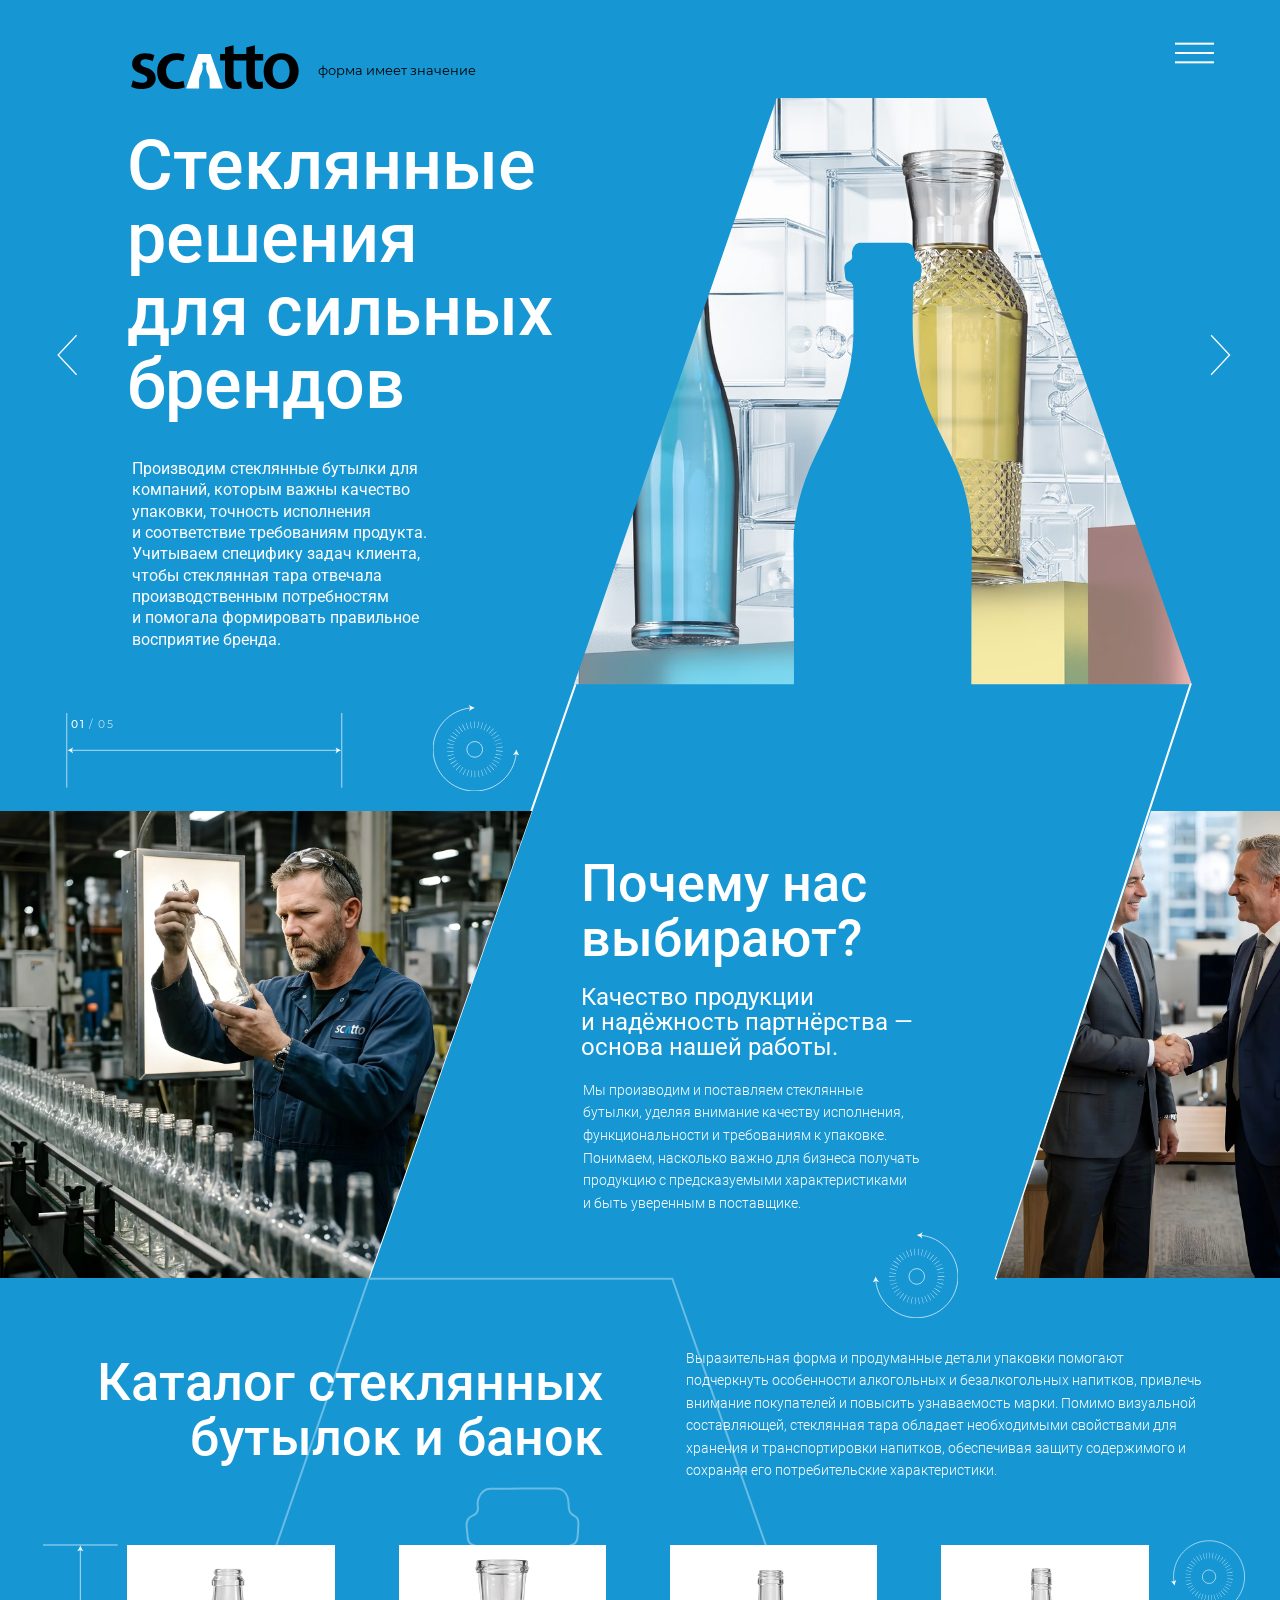
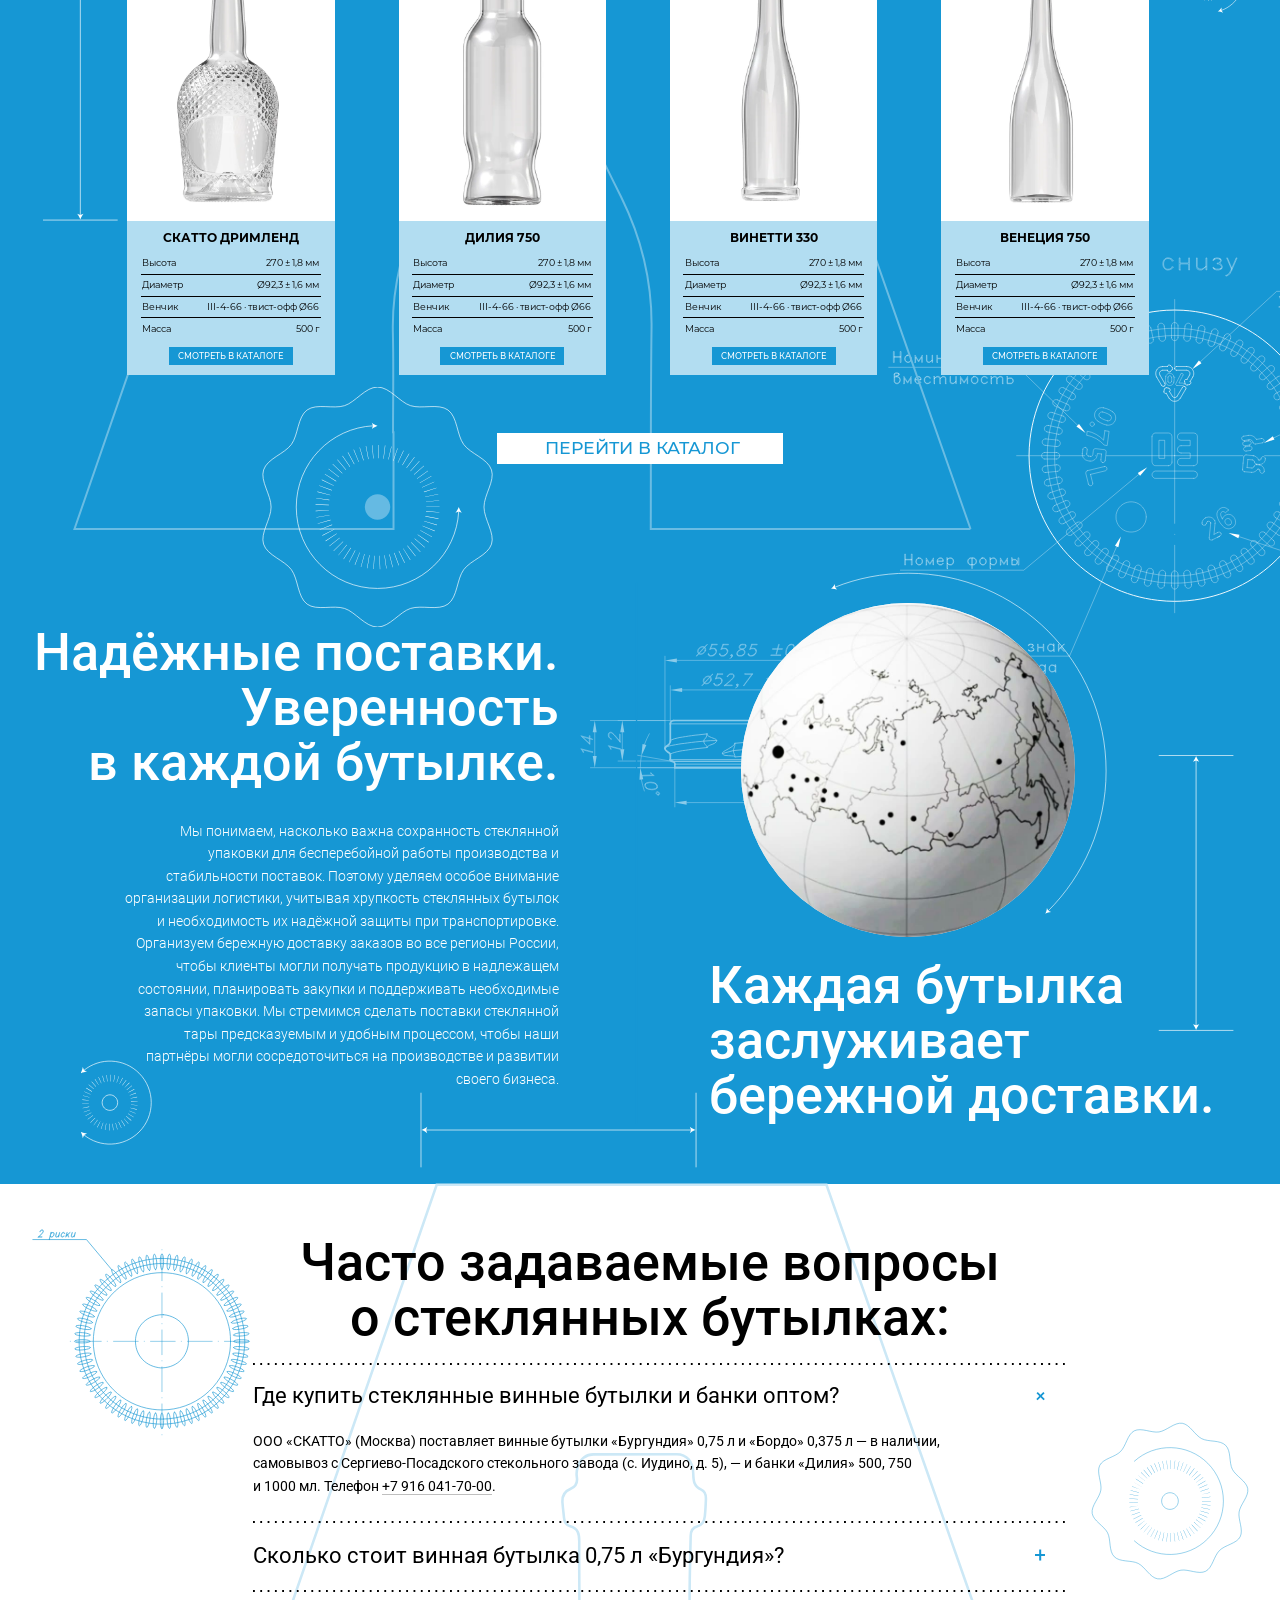
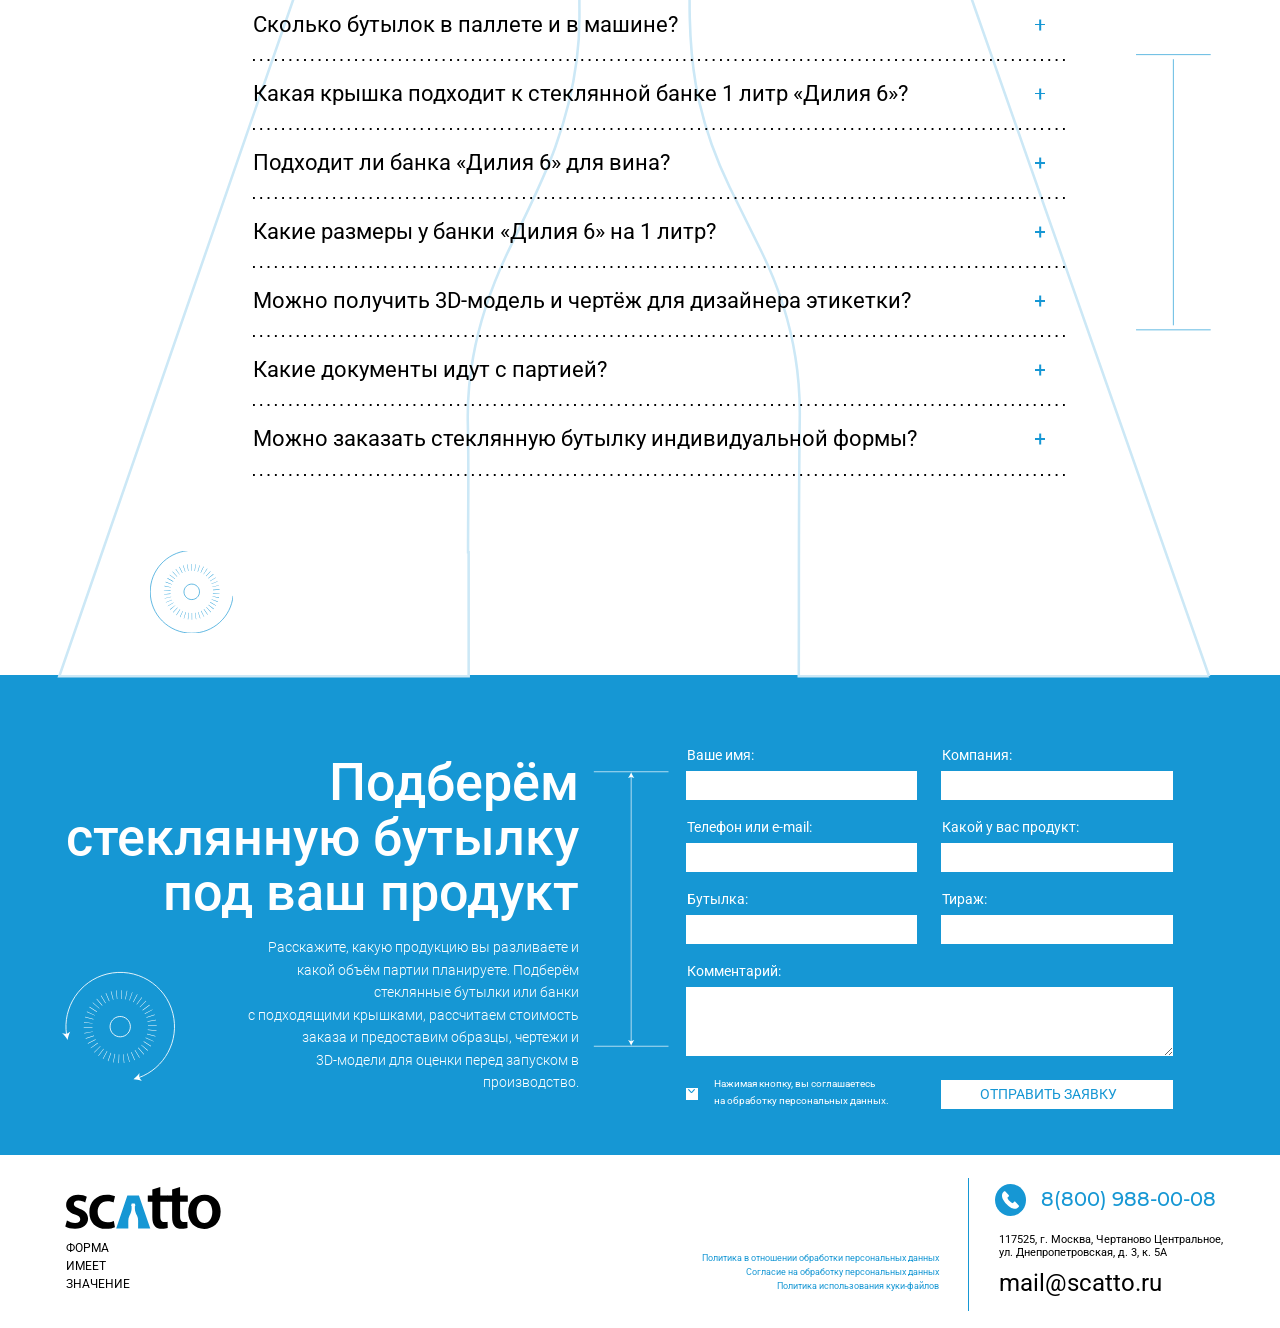
==== index.html @ 903e7312 "Кнопки у бутылок ведут в каталог, шапка фиксирована на десктопе, правки для Safari (бургер, вращающи" ====
<!doctype html>
<html lang="ru">
<head>
<meta charset="utf-8">
<meta name="viewport" content="width=device-width, initial-scale=1, viewport-fit=cover">
<title>SCATTO — стеклянные бутылки для сильных брендов</title>
<meta name="description" content="Производим и поставляем стеклянные бутылки и банки для алкогольных и безалкогольных напитков. Разрабатываем форму, даём 3D-модели и чертежи, бережно доставляем во все регионы России.">
<meta name="theme-color" content="#1697d4">
<meta property="og:type" content="website">
<meta property="og:locale" content="ru_RU">
<meta property="og:site_name" content="SCATTO">
<meta property="og:title" content="SCATTO — стеклянные решения для сильных брендов">
<meta property="og:description" content="Форма имеет значение. Подберём стеклянную бутылку под ваш продукт.">
<meta property="og:image" content="assets/video/slide-1.jpg">
<link rel="icon" href="assets/img/favicon.svg" type="image/svg+xml">
<script>document.documentElement.classList.add("js");try{history.scrollRestoration="manual"}catch(e){}</script>
<link rel="stylesheet" href="styles.css?v=3">
<script type="application/ld+json">{"@context": "https://schema.org", "@type": "FAQPage", "mainEntity": [{"@type": "Question", "name": "Где купить стеклянные винные бутылки и банки оптом?", "acceptedAnswer": {"@type": "Answer", "text": "ООО «СКАТТО» (Москва) поставляет винные бутылки «Бургундия» 0,75 л и «Бордо» 0,375 л — в наличии, самовывоз с Сергиево-Посадского стекольного завода (с. Иудино, д. 5), — и банки «Дилия» 500, 750 и 1000 мл. Телефон +7 916 041-70-00."}}, {"@type": "Question", "name": "Сколько стоит винная бутылка 0,75 л «Бургундия»?", "acceptedAnswer": {"@type": "Answer", "text": "Цена зависит от объёма партии, укупорки и условий доставки и рассчитывается для каждого клиента. Оставьте заявку — менеджер пришлёт предложение в течение рабочего дня."}}, {"@type": "Question", "name": "Сколько бутылок в паллете и в машине?", "acceptedAnswer": {"@type": "Answer", "text": "«Бургундия» 0,75 л под пробку — 1183 шт. в паллете, 26 паллет = 30 758 шт. в машине. «Бургундия» под винт 30×60 — 1014 шт., 26 364 шт. в машине. «Бордо» 0,375 л — 2968 шт., 77 168 шт. в машине. Паллеты с межрядными прокладками в термоусадочной плёнке."}}, {"@type": "Question", "name": "Какая крышка подходит к стеклянной банке 1 литр «Дилия 6»?", "acceptedAnswer": {"@type": "Answer", "text": "Банка «Дилия 6» 1000 мл (артикул B394) имеет венчик III-4-66 под крышку твист-офф диаметром 66 мм. Банка «Дилия 6» 750 мл — венчик III-3-58 под крышку твист-офф 58 мм."}}, {"@type": "Question", "name": "Подходит ли банка «Дилия 6» для вина?", "acceptedAnswer": {"@type": "Answer", "text": "Да. Винзавод «Долина» (Краснодарский край) разливает в литровую «Дилию 6» полусладкое красное и белое вино «Винная долина» под серебристую крышку твист-офф Ø66."}}, {"@type": "Question", "name": "Какие размеры у банки «Дилия 6» на 1 литр?", "acceptedAnswer": {"@type": "Answer", "text": "Высота 270 ± 1,8 мм, наибольший диаметр 92,3 ± 1,6 мм, номинальная вместимость 1000 ± 20 мл, полная — 1102 мл, уровень налива 52 мм от торца, масса 500 г, 504 грани рифления."}}, {"@type": "Question", "name": "Можно получить 3D-модель и чертёж для дизайнера этикетки?", "acceptedAnswer": {"@type": "Answer", "text": "Да. По банкам «Дилия» есть 3D-модель (GLB, STL), чертёж с допусками и рендеры 1600 × 2000. Для винных бутылок 3D-модели готовятся. Оставьте заявку — пришлём файлы."}}, {"@type": "Question", "name": "Какие документы идут с партией?", "acceptedAnswer": {"@type": "Answer", "text": "Декларация соответствия и паспорт качества предоставляются с каждой партией."}}, {"@type": "Question", "name": "Можно заказать стеклянную бутылку индивидуальной формы?", "acceptedAnswer": {"@type": "Answer", "text": "Да. СКАТТО ведёт проект от брифа и эскизов до чертежа, 3D-модели, рендеров и согласования с заводом-изготовителем, затем организует поставку партии."}}]}</script>
</head>
<body>
<div class="page">
<!--decor-->
<img class="decor decor--1" src="assets/img/decor-1.svg" width="1920" height="901" alt="" aria-hidden="true" data-top="1021.7">
<img class="decor decor--3" src="assets/img/decor-3.svg" width="1920" height="1392" alt="" aria-hidden="true" data-top="1914.1">
<img class="decor decor--4" src="assets/img/decor-4.svg" width="1920" height="965" alt="" aria-hidden="true" data-top="3190.6">
<img class="decor decor--5" src="assets/img/decor-5.svg" width="1920" height="1645" alt="" aria-hidden="true" data-top="4173.3">
<img class="decor decor--6" src="assets/img/decor-6.svg" width="1920" height="421" alt="" aria-hidden="true" data-top="5952.9">
<!--/decor-->
<img class="gauge gauge--1" src="assets/img/gauge-1.svg" width="128" height="128" alt="" aria-hidden="true">
<img class="gauge gauge--2" src="assets/img/gauge-2.svg" width="128" height="129" alt="" aria-hidden="true">
<img class="gauge gauge--3" src="assets/img/gauge-3.svg" width="116" height="113" alt="" aria-hidden="true">
<img class="gauge gauge--4" src="assets/img/gauge-4.svg" width="352" height="359" alt="" aria-hidden="true">
<img class="gauge gauge--5" src="assets/img/gauge-5.svg" width="111" height="136" alt="" aria-hidden="true">
<img class="gauge gauge--6" src="assets/img/gauge-6.svg" width="237" height="237" alt="" aria-hidden="true">
<img class="gauge gauge--7" src="assets/img/gauge-7.svg" width="124" height="123" alt="" aria-hidden="true">
<img class="gauge gauge--8" src="assets/img/gauge-8.svg" width="177" height="171" alt="" aria-hidden="true">

<header class="hdr" id="top">
  <a class="logo" href="#top" aria-label="SCATTO, на главную"><img src="assets/img/logo-hero.svg" width="251" height="66" alt="SCATTO"></a>
  <p class="hdr__tag">форма имеет значение</p>
  <button class="burger" type="button" aria-controls="menu" aria-expanded="false" aria-label="Открыть меню"><span></span><span></span><span></span></button>
</header>

<nav class="menu" id="menu" aria-label="Главное меню" hidden>
  <ul class="menu__list">
    <li><a href="#about">О нас</a></li>
    <li><a href="catalog.html">Каталог</a></li>
    <li><a href="#delivery">Доставка</a></li>
    <li><a href="#faq">Вопросы</a></li>
    <li><a href="#lead">Подобрать бутылку</a></li>
  </ul>
  <a class="menu__phone" href="tel:88009880008">8(800)&nbsp;988-00-08</a>
  <a class="menu__mail" href="mailto:mail@scatto.ru">mail@scatto.ru</a>
</nav>

<main>

<section class="hero" aria-roledescription="карусель" aria-label="Что мы делаем">

  <svg class="svg-defs" width="0" height="0" aria-hidden="true" focusable="false"><defs>
<clipPath id="a-clip" clipPathUnits="objectBoundingBox"><path d="M 1 1 L 0.6672 0 L 0.32825 0 L 0 1 L 0.19301 1 L 0.35604 1 C 0.35602 0.96212 0.35602 0.92423 0.35602 0.88634 L 0.3555 0.88634 C 0.3555 0.84724 0.35624 0.8081 0.35532 0.76901 C 0.35406 0.71459 0.36688 0.66382 0.38849 0.61504 C 0.40311 0.58206 0.41952 0.54992 0.43127 0.51556 C 0.44444 0.47704 0.45235 0.4375 0.45239 0.39642 C 0.4524 0.37325 0.45205 0.35009 0.45221 0.32694 C 0.45226 0.32025 0.45147 0.315 0.44434 0.31297 C 0.44088 0.312 0.43933 0.30889 0.43897 0.30517 C 0.43854 0.30064 0.43798 0.29612 0.43762 0.29159 C 0.43718 0.28575 0.43889 0.28111 0.44443 0.27875 C 0.44908 0.27677 0.45093 0.2733 0.45012 0.26794 C 0.44962 0.26459 0.44994 0.26117 0.45113 0.25786 C 0.45352 0.2513 0.4571 0.24699 0.46456 0.24702 C 0.4887 0.24711 0.51284 0.24667 0.53697 0.24685 C 0.54576 0.24691 0.5511 0.25335 0.55135 0.26457 C 0.55149 0.27106 0.5518 0.27625 0.5583 0.27927 C 0.56139 0.28071 0.5625 0.28441 0.56237 0.28803 C 0.56218 0.29332 0.56198 0.29865 0.56141 0.30391 C 0.56093 0.30826 0.55919 0.312 0.55465 0.31319 C 0.5504 0.31429 0.54923 0.31727 0.54914 0.32162 C 0.54817 0.36716 0.54611 0.41275 0.55359 0.45798 C 0.559 0.49072 0.56916 0.52187 0.58295 0.55171 C 0.59194 0.57115 0.60112 0.5905 0.61021 0.6099 C 0.63294 0.65835 0.64472 0.70923 0.64399 0.76363 C 0.64297 0.83881 0.64336 0.91401 0.64316 0.98919 C 0.64315 0.99279 0.64315 0.9964 0.64315 1 L 0.69903 1 L 1 1"/></clipPath>
  </defs></svg>
  <div class="hero__win" aria-hidden="true">
  <div class="hero__media">
      <video class="hero__video is-on" data-s="1" muted playsinline preload="auto" poster="assets/video/slide-1.jpg"></video>
      <video class="hero__video" muted playsinline preload="none"></video>
    </div>
    <div class="hero__cover"></div>
  </div>

  <div class="hero__slides">
    <article class="slide is-on" data-video="assets/video/slide-1.mp4" data-video-m="assets/video/slide-1-m.mp4" data-poster="assets/video/slide-1.jpg" aria-roledescription="слайд" aria-label="1 из 5">
      <h1 class="slide__title"><span class="ln"><span>Стеклянные</span></span> <span class="ln"><span>решения</span></span> <span class="ln"><span>для сильных</span></span> <span class="ln"><span>брендов</span></span></h1>
      <p class="slide__text">Производим стеклянные бутылки для <br class="d">компаний, которым важны качество <br class="d">упаковки, точность исполнения <br class="d">и&nbsp;соответствие требованиям продукта. <br class="d">Учитываем специфику задач клиента, <br class="d">чтобы стеклянная тара отвечала <br class="d">производственным потребностям <br class="d">и&nbsp;помогала формировать правильное <br class="d">восприятие бренда.</p>
    </article>
    <article class="slide slide--r" data-video="assets/video/slide-2.mp4" data-video-m="assets/video/slide-2-m.mp4" data-poster="assets/video/slide-2.jpg" aria-roledescription="слайд" aria-label="2 из 5" aria-hidden="true">
      <p class="slide__title"><span class="ln"><span>Знаем стекло.</span></span> <span class="ln"><span>Понимаем</span></span> <span class="ln"><span>ваш бизнес.</span></span></p>
      <p class="slide__text">Мы&nbsp;объединяем глубокое понимание <br class="d">свойств стекла и&nbsp;технологий производства <br class="d">с&nbsp;пониманием задач производителей <br class="d">и&nbsp;владельцев брендов. Помогаем подобрать <br class="d">упаковочное решение, которое отвечает <br class="d">требованиям продукта, поддерживает <br class="d">позиционирование бренда и&nbsp;соответствует <br class="d">ожиданиям рынка.</p>
    </article>
    <article class="slide" data-video="assets/video/slide-3.mp4" data-video-m="assets/video/slide-3-m.mp4" data-poster="assets/video/slide-3.jpg" aria-roledescription="слайд" aria-label="3 из 5" aria-hidden="true">
      <p class="slide__title"><span class="ln"><span>Бутылки,</span></span> <span class="ln"><span>в&nbsp;которых</span></span> <span class="ln"><span>качество&nbsp;—</span></span> <span class="ln"><span>стандарт.</span></span></p>
      <p class="slide__text">Мы&nbsp;выстраиваем производство стеклянных <br class="d">бутылок с&nbsp;акцентом на&nbsp;стабильность <br class="d">характеристик, точность исполнения <br class="d">и&nbsp;соблюдение требований к&nbsp;упаковке. <br class="d">Такой подход помогает нашим партнёрам <br class="d">планировать выпуск продукции <br class="d">и&nbsp;поддерживать единый уровень <br class="d">качества бренда.</p>
    </article>
    <article class="slide slide--r" data-video="assets/video/slide-4.mp4" data-video-m="assets/video/slide-4-m.mp4" data-poster="assets/video/slide-4.jpg" aria-roledescription="слайд" aria-label="4 из 5" aria-hidden="true">
      <p class="slide__title"><span class="ln"><span>Бережная</span></span> <span class="ln"><span>доставка</span></span> <span class="ln"><span>по&nbsp;всей</span></span> <span class="ln"><span>России.</span></span></p>
      <p class="slide__text">Организуем логистику с&nbsp;учётом <br class="d">особенностей стеклянной тары <br class="d">и&nbsp;требований к&nbsp;её&nbsp;транспортировке. <br class="d">Наша задача&nbsp;— обеспечить сохранность <br class="d">заказа в&nbsp;пути и&nbsp;удобство поставок <br class="d">для вашего бизнеса.</p>
    </article>
    <article class="slide" data-video="assets/video/slide-5.mp4" data-video-m="assets/video/slide-5-m.mp4" data-poster="assets/video/slide-5.jpg" aria-roledescription="слайд" aria-label="5 из 5" aria-hidden="true">
      <p class="slide__title"><span class="ln"><span>Уникальная</span></span> <span class="ln"><span>форма&nbsp;—</span></span> <span class="ln"><span>узнаваемый</span></span> <span class="ln"><span>бренд.</span></span></p>
      <p class="slide__text">Разрабатываем дизайн стеклянных бутылок <br class="d">с&nbsp;учётом особенностей продукта, <br class="d">позиционирования бренда и&nbsp;требований <br class="d">производства. Создаём выразительную <br class="d">форму, которая подчёркивает <br class="d">индивидуальность продукта, помогает <br class="d">выделиться на&nbsp;полке и&nbsp;формирует <br class="d">узнаваемый образ бренда.</p>
    </article>
  </div>

  <div class="hero__progress" aria-hidden="true"><i></i></div>
  <p class="hero__count" aria-hidden="true"><b>01</b><span>/ 05</span></p>
  <div class="hero__nav">
    <button class="hero__arr hero__arr--prev" type="button" aria-label="Предыдущий слайд"><svg viewBox="0 0 33 66" width="33" height="66" aria-hidden="true"><path d="M31 2L2 33l29 31" fill="none" stroke="currentColor" stroke-width="2"/></svg></button>
    <button class="hero__arr hero__arr--next" type="button" aria-label="Следующий слайд"><svg viewBox="0 0 33 66" width="33" height="66" aria-hidden="true"><path d="M2 2l29 31L2 64" fill="none" stroke="currentColor" stroke-width="2"/></svg></button>
  </div>
</section>

<section class="why" id="about" aria-labelledby="why-title">
  <div class="why__photo why__photo--l" data-anim="left"><img src="assets/img/worker.webp" width="1730" height="1730" alt="Мастер SCATTO проверяет стеклянную бутылку на просвет в цехе" loading="lazy"></div>
  <div class="why__photo why__photo--r" data-anim="right"><img src="assets/img/hands.webp" width="1270" height="1700" alt="Партнёры пожимают руки после подписания договора" loading="lazy"></div>
  <div class="why__in">
    <h2 class="h2 why__title" id="why-title" data-anim="up">Почему нас <br class="d">выбирают?</h2>
    <p class="why__lead" data-anim="up" data-d="150">Качество продукции <br class="d">и&nbsp;надёжность партнёрства&nbsp;— <br class="d">основа нашей работы.</p>
    <p class="txt why__txt" data-anim="up" data-d="300">Мы&nbsp;производим и&nbsp;поставляем стеклянные <br class="d">бутылки, уделяя внимание качеству исполнения, <br class="d">функциональности и&nbsp;требованиям к&nbsp;упаковке. <br class="d">Понимаем, насколько важно для бизнеса получать <br class="d">продукцию с&nbsp;предсказуемыми характеристиками <br class="d">и&nbsp;быть уверенным в&nbsp;поставщике.</p>
  </div>
</section>

<section class="cat" id="catalog" aria-labelledby="cat-title">
  <div class="cat__head">
    <h2 class="h2 cat__title" id="cat-title" data-anim="left">Каталог стеклянных <br class="d">бутылок и&nbsp;банок</h2>
    <p class="txt cat__txt" data-anim="right" data-d="150">Выразительная форма и&nbsp;продуманные детали упаковки помогают <br class="d">подчеркнуть особенности алкогольных и&nbsp;безалкогольных напитков, привлечь <br class="d">внимание покупателей и&nbsp;повысить узнаваемость марки. Помимо визуальной <br class="d">составляющей, стеклянная тара обладает необходимыми свойствами для <br class="d">хранения и&nbsp;транспортировки напитков, обеспечивая защиту содержимого и <br class="d">сохраняя его потребительские характеристики.</p>
  </div>
  <ul class="cards">
    <li class="card" data-anim="up">
      <img class="card__img" src="assets/img/dreamland.webp" width="620" height="827" alt="Стеклянная бутылка СКАТТО Дримленд с рельефным ромбовидным узором" loading="lazy">
      <div class="card__body">
        <h3 class="card__title">СКАТТО ДРИМЛЕНД</h3>
        <dl class="card__spec"><div><dt>Высота</dt><dd>270&nbsp;±&nbsp;1,8&nbsp;мм</dd></div><div><dt>Диаметр</dt><dd>Ø92,3&nbsp;±&nbsp;1,6&nbsp;мм</dd></div><div><dt>Венчик</dt><dd>III-4-66 · твист-офф&nbsp;Ø66</dd></div><div><dt>Масса</dt><dd>500&nbsp;г</dd></div></dl>
        <a class="btn btn--sm" href="catalog.html">Смотреть в&nbsp;каталоге</a>
      </div>
    </li>
    <li class="card" data-anim="up" data-d="120">
      <img class="card__img" src="assets/img/diliya-750.webp" width="620" height="827" alt="Стеклянная банка-бутылка Дилия 750 мл" loading="lazy">
      <div class="card__body">
        <h3 class="card__title">ДИЛИЯ 750</h3>
        <dl class="card__spec"><div><dt>Высота</dt><dd>270&nbsp;±&nbsp;1,8&nbsp;мм</dd></div><div><dt>Диаметр</dt><dd>Ø92,3&nbsp;±&nbsp;1,6&nbsp;мм</dd></div><div><dt>Венчик</dt><dd>III-4-66 · твист-офф&nbsp;Ø66</dd></div><div><dt>Масса</dt><dd>500&nbsp;г</dd></div></dl>
        <a class="btn btn--sm" href="catalog.html">Смотреть в&nbsp;каталоге</a>
      </div>
    </li>
    <li class="card" data-anim="up" data-d="240">
      <img class="card__img" src="assets/img/vinetti-330.webp" width="620" height="827" alt="Стеклянная бутылка Винетти 330 мл" loading="lazy">
      <div class="card__body">
        <h3 class="card__title">ВИНЕТТИ 330</h3>
        <dl class="card__spec"><div><dt>Высота</dt><dd>270&nbsp;±&nbsp;1,8&nbsp;мм</dd></div><div><dt>Диаметр</dt><dd>Ø92,3&nbsp;±&nbsp;1,6&nbsp;мм</dd></div><div><dt>Венчик</dt><dd>III-4-66 · твист-офф&nbsp;Ø66</dd></div><div><dt>Масса</dt><dd>500&nbsp;г</dd></div></dl>
        <a class="btn btn--sm" href="catalog.html">Смотреть в&nbsp;каталоге</a>
      </div>
    </li>
    <li class="card" data-anim="up" data-d="360">
      <img class="card__img" src="assets/img/venecia-750.webp" width="620" height="827" alt="Стеклянная бутылка Венеция 750 мл" loading="lazy">
      <div class="card__body">
        <h3 class="card__title">ВЕНЕЦИЯ 750</h3>
        <dl class="card__spec"><div><dt>Высота</dt><dd>270&nbsp;±&nbsp;1,8&nbsp;мм</dd></div><div><dt>Диаметр</dt><dd>Ø92,3&nbsp;±&nbsp;1,6&nbsp;мм</dd></div><div><dt>Венчик</dt><dd>III-4-66 · твист-офф&nbsp;Ø66</dd></div><div><dt>Масса</dt><dd>500&nbsp;г</dd></div></dl>
        <a class="btn btn--sm" href="catalog.html">Смотреть в&nbsp;каталоге</a>
      </div>
    </li>
  </ul>
  <a class="btn btn--lg cat__more" href="catalog.html" data-anim="up">Перейти в&nbsp;каталог</a>
</section>

<section class="logi" id="delivery" aria-labelledby="logi-title">
  <div class="logi__l">
    <h2 class="h2 logi__title" id="logi-title" data-anim="left">Надёжные поставки. <br class="d">Уверенность <br class="d">в&nbsp;каждой бутылке.</h2>
    <p class="txt logi__txt" data-anim="left" data-d="150">Мы&nbsp;понимаем, насколько важна сохранность стеклянной <br class="d">упаковки для бесперебойной работы производства и <br class="d">стабильности поставок. Поэтому уделяем особое внимание <br class="d">организации логистики, учитывая хрупкость стеклянных бутылок <br class="d">и&nbsp;необходимость их&nbsp;надёжной защиты при транспортировке. <br class="d">Организуем бережную доставку заказов во&nbsp;все регионы России, <br class="d">чтобы клиенты могли получать продукцию в&nbsp;надлежащем <br class="d">состоянии, планировать закупки и&nbsp;поддерживать необходимые <br class="d">запасы упаковки. Мы&nbsp;стремимся сделать поставки стеклянной <br class="d">тары предсказуемым и&nbsp;удобным процессом, чтобы наши <br class="d">партнёры могли сосредоточиться на&nbsp;производстве и&nbsp;развитии <br class="d">своего бизнеса.</p>
  </div>
  <div class="logi__globe" data-anim="zoom">
    <video class="logi__video" muted playsinline preload="none" poster="assets/video/globe-start.jpg" data-src="assets/video/globe.mp4" aria-label="Глобус с маршрутами поставок из Москвы по России"></video>
  </div>
  <p class="h2 logi__title2" data-anim="right" data-d="200">Каждая бутылка <br class="d">заслуживает <br class="d">бережной доставки.</p>
</section>

<section class="faq" id="faq" aria-labelledby="faq-title">
  <div class="faq__in">
    <h2 class="h2 faq__title" id="faq-title" data-anim="up">Часто задаваемые вопросы <br class="d">о&nbsp;стеклянных бутылках:</h2>
    <div class="faq__list">
      <div class="qa is-open">
        <h3 class="qa__h"><button class="qa__q" type="button" aria-expanded="true" aria-controls="qa1" id="qa1-q">Где купить стеклянные винные бутылки и&nbsp;банки оптом?<i class="qa__ico" aria-hidden="true"></i></button></h3>
        <div class="qa__a" id="qa1" role="region" aria-labelledby="qa1-q"><div><p>ООО «СКАТТО» (Москва) поставляет винные бутылки «Бургундия» 0,75&nbsp;л и&nbsp;«Бордо» 0,375&nbsp;л&nbsp;— в наличии, <br class="d"> самовывоз с&nbsp;Сергиево-Посадского стекольного завода (с.&nbsp;Иудино, д.&nbsp;5),&nbsp;— и&nbsp;банки «Дилия» 500, 750 <br class="d">и&nbsp;1000&nbsp;мл. Телефон <a href="tel:+79160417000">+7&nbsp;916&nbsp;041-70-00</a>.</p></div></div>
      </div>
      <div class="qa">
        <h3 class="qa__h"><button class="qa__q" type="button" aria-expanded="false" aria-controls="qa2" id="qa2-q">Сколько стоит винная бутылка 0,75&nbsp;л «Бургундия»?<i class="qa__ico" aria-hidden="true"></i></button></h3>
        <div class="qa__a" id="qa2" role="region" aria-labelledby="qa2-q"><div><p>Цена зависит от&nbsp;объёма партии, укупорки и&nbsp;условий доставки и&nbsp;рассчитывается для&nbsp;каждого клиента. Оставьте заявку&nbsp;— менеджер пришлёт предложение в&nbsp;течение рабочего дня.</p></div></div>
      </div>
      <div class="qa">
        <h3 class="qa__h"><button class="qa__q" type="button" aria-expanded="false" aria-controls="qa3" id="qa3-q">Сколько бутылок в&nbsp;паллете и&nbsp;в&nbsp;машине?<i class="qa__ico" aria-hidden="true"></i></button></h3>
        <div class="qa__a" id="qa3" role="region" aria-labelledby="qa3-q"><div><p>«Бургундия» 0,75&nbsp;л под&nbsp;пробку&nbsp;— 1183&nbsp;шт. в&nbsp;паллете, 26&nbsp;паллет&nbsp;= 30&nbsp;758&nbsp;шт. в&nbsp;машине. «Бургундия» под&nbsp;винт 30×60&nbsp;— 1014&nbsp;шт., 26&nbsp;364&nbsp;шт. в&nbsp;машине. «Бордо» 0,375&nbsp;л&nbsp;— 2968&nbsp;шт., 77&nbsp;168&nbsp;шт. в&nbsp;машине. Паллеты с&nbsp;межрядными прокладками в&nbsp;термоусадочной плёнке.</p></div></div>
      </div>
      <div class="qa">
        <h3 class="qa__h"><button class="qa__q" type="button" aria-expanded="false" aria-controls="qa4" id="qa4-q">Какая крышка подходит к&nbsp;стеклянной банке 1&nbsp;литр «Дилия&nbsp;6»?<i class="qa__ico" aria-hidden="true"></i></button></h3>
        <div class="qa__a" id="qa4" role="region" aria-labelledby="qa4-q"><div><p>Банка «Дилия&nbsp;6» 1000&nbsp;мл (артикул B394) имеет венчик III-4-66 под&nbsp;крышку твист-офф диаметром 66&nbsp;мм. Банка «Дилия&nbsp;6» 750&nbsp;мл&nbsp;— венчик III-3-58 под&nbsp;крышку твист-офф 58&nbsp;мм.</p></div></div>
      </div>
      <div class="qa">
        <h3 class="qa__h"><button class="qa__q" type="button" aria-expanded="false" aria-controls="qa5" id="qa5-q">Подходит ли банка «Дилия&nbsp;6» для&nbsp;вина?<i class="qa__ico" aria-hidden="true"></i></button></h3>
        <div class="qa__a" id="qa5" role="region" aria-labelledby="qa5-q"><div><p>Да. Винзавод «Долина» (Краснодарский край) разливает в&nbsp;литровую «Дилию&nbsp;6» полусладкое красное и&nbsp;белое вино «Винная долина» под&nbsp;серебристую крышку твист-офф Ø66.</p></div></div>
      </div>
      <div class="qa">
        <h3 class="qa__h"><button class="qa__q" type="button" aria-expanded="false" aria-controls="qa6" id="qa6-q">Какие размеры у&nbsp;банки «Дилия&nbsp;6» на&nbsp;1&nbsp;литр?<i class="qa__ico" aria-hidden="true"></i></button></h3>
        <div class="qa__a" id="qa6" role="region" aria-labelledby="qa6-q"><div><p>Высота 270&nbsp;± 1,8&nbsp;мм, наибольший диаметр 92,3&nbsp;± 1,6&nbsp;мм, номинальная вместимость 1000&nbsp;± 20&nbsp;мл, полная&nbsp;— 1102&nbsp;мл, уровень налива 52&nbsp;мм от&nbsp;торца, масса 500&nbsp;г, 504&nbsp;грани рифления.</p></div></div>
      </div>
      <div class="qa">
        <h3 class="qa__h"><button class="qa__q" type="button" aria-expanded="false" aria-controls="qa7" id="qa7-q">Можно получить 3D-модель и&nbsp;чертёж для&nbsp;дизайнера этикетки?<i class="qa__ico" aria-hidden="true"></i></button></h3>
        <div class="qa__a" id="qa7" role="region" aria-labelledby="qa7-q"><div><p>Да. По&nbsp;банкам «Дилия» есть 3D-модель (GLB, STL), чертёж с&nbsp;допусками и&nbsp;рендеры 1600&nbsp;× 2000. Для&nbsp;винных бутылок 3D-модели готовятся. Оставьте заявку&nbsp;— пришлём файлы.</p></div></div>
      </div>
      <div class="qa">
        <h3 class="qa__h"><button class="qa__q" type="button" aria-expanded="false" aria-controls="qa8" id="qa8-q">Какие документы идут с&nbsp;партией?<i class="qa__ico" aria-hidden="true"></i></button></h3>
        <div class="qa__a" id="qa8" role="region" aria-labelledby="qa8-q"><div><p>Декларация соответствия и&nbsp;паспорт качества предоставляются с&nbsp;каждой партией.</p></div></div>
      </div>
      <div class="qa">
        <h3 class="qa__h"><button class="qa__q" type="button" aria-expanded="false" aria-controls="qa9" id="qa9-q">Можно заказать стеклянную бутылку индивидуальной формы?<i class="qa__ico" aria-hidden="true"></i></button></h3>
        <div class="qa__a" id="qa9" role="region" aria-labelledby="qa9-q"><div><p>Да. СКАТТО ведёт проект от&nbsp;брифа и&nbsp;эскизов до&nbsp;чертежа, 3D-модели, рендеров и&nbsp;согласования с&nbsp;заводом-изготовителем, затем организует поставку партии.</p></div></div>
      </div>
    </div>
  </div>
</section>

<section class="lead" id="lead" aria-labelledby="lead-title">
  <div class="lead__l">
    <h2 class="h2 lead__title" id="lead-title" data-anim="left">Подберём <br class="d">стеклянную бутылку <br class="d">под ваш продукт</h2>
    <p class="txt lead__txt" data-anim="left" data-d="150">Расскажите, какую продукцию вы&nbsp;разливаете и <br class="d">какой объём партии планируете. Подберём <br class="d">стеклянные бутылки или банки <br class="d">с&nbsp;подходящими крышками, рассчитаем стоимость <br class="d">заказа и&nbsp;предоставим образцы, чертежи и <br class="d">3D-модели для оценки перед запуском в <br class="d">производство.</p>
  </div>
  <form class="form" action="#" method="post" novalidate data-anim="right" data-d="200">
    <label class="fld"><span class="fld__l">Ваше имя:</span><input class="fld__i" type="text" name="name" autocomplete="name" required></label>
    <label class="fld"><span class="fld__l">Компания:</span><input class="fld__i" type="text" name="company" autocomplete="organization"></label>
    <label class="fld"><span class="fld__l">Телефон или e-mail:</span><input class="fld__i" type="text" name="contact" autocomplete="tel" inputmode="email" required></label>
    <label class="fld"><span class="fld__l">Какой у&nbsp;вас продукт:</span><input class="fld__i" type="text" name="product"></label>
    <label class="fld"><span class="fld__l">Бутылка:</span><input class="fld__i" type="text" name="bottle"></label>
    <label class="fld"><span class="fld__l">Тираж:</span><input class="fld__i" type="text" name="volume" inputmode="numeric"></label>
    <label class="fld fld--wide"><span class="fld__l">Комментарий:</span><textarea class="fld__i fld__t" name="comment" rows="3"></textarea></label>
    <label class="agree"><input class="agree__i" type="checkbox" name="agree" checked required><span class="agree__box" aria-hidden="true"></span><span class="agree__t">Нажимая кнопку, вы&nbsp;соглашаетесь <br>на&nbsp;обработку персональных данных.</span></label>
    <button class="btn form__send" type="submit">Отправить заявку</button>
    <p class="form__msg" role="status" aria-live="polite"></p>
  </form>
</section>

</main>

<footer class="ftr" id="contacts">
  <div class="ftr__brand">
    <a class="ftr__logo" href="#top" aria-label="SCATTO, наверх"><img src="assets/img/logo-foot.svg" width="235" height="62" alt="SCATTO" loading="lazy"></a>
    <p class="ftr__tag">Форма <br>имеет <br>значение</p>
  </div>
  <ul class="ftr__docs">
    <li><a href="#">Политика в&nbsp;отношении обработки персональных данных</a></li>
    <li><a href="#">Согласие на&nbsp;обработку персональных данных</a></li>
    <li><a href="#">Политика использования куки-файлов</a></li>
  </ul>
  <address class="ftr__contacts">
    <a class="phone" href="tel:88009880008"><img class="phone__ico" src="assets/img/phone.svg" width="47" height="47" alt="" loading="lazy"><span class="phone__num">8(800)&nbsp;988-00-08</span></a>
    <p class="ftr__addr">117525, г.&nbsp;Москва, Чертаново Центральное, <br>ул.&nbsp;Днепропетровская, д.&nbsp;3, к.&nbsp;5А</p>
    <a class="ftr__mail" href="mailto:mail@scatto.ru">mail@scatto.ru</a>
  </address>
</footer>
</div>

<script src="script.js?v=3" defer></script>
</body>
</html>
---- styles.css ----
/* SCATTO, вариант 3 — вёрстка по макету site_3_1 (1920 px), «чертёжный» стиль.
   Десктоп ≥1100: 1rem = 10 px макета, блоки стоят по координатам макета, страница масштабируется от ширины окна.
   Ниже 1100 — обычный поток, декор чертежа скрыт. */

@font-face { font-family: "Roboto"; src: url("assets/fonts/Roboto-Light.woff") format("woff"); font-weight: 300; font-display: swap; }
@font-face { font-family: "Roboto"; src: url("assets/fonts/Roboto-Regular.woff") format("woff"); font-weight: 400; font-display: swap; }
@font-face { font-family: "Roboto"; src: url("assets/fonts/Roboto-Medium.woff") format("woff"); font-weight: 500; font-display: swap; }
@font-face { font-family: "Montserrat"; src: url("assets/fonts/Montserrat-Regular.woff") format("woff"); font-weight: 400; font-display: swap; }
@font-face { font-family: "Montserrat"; src: url("assets/fonts/Montserrat-Medium.woff") format("woff"); font-weight: 500; font-display: swap; }
@font-face { font-family: "Montserrat"; src: url("assets/fonts/Montserrat-Bold.woff") format("woff"); font-weight: 700; font-display: swap; }

:root {
  --blue: #1697d4;
  --blue-d: #0f7fb5;
  --sky: #b2ddf1;
  --ink: #000;
  --white: #fff;
  --ease: cubic-bezier(.22, 1, .36, 1);
  --rob: "Roboto", Arial, sans-serif;
  --mont: "Montserrat", Arial, sans-serif;
}

*, *::before, *::after { box-sizing: border-box; }
html { font-size: 10px; -webkit-text-size-adjust: 100%; }
@media (min-width: 1100px) { html { font-size: min(calc(100vw / 192), 13.34px); } }
body { margin: 0; background: var(--blue); color: var(--white); font-family: var(--rob); font-weight: 400; line-height: 1.5; overflow-x: hidden; }
img, video, svg { display: block; max-width: 100%; }
a { color: inherit; text-decoration: none; }
button, input, textarea { font: inherit; color: inherit; }
h1, h2, h3, p, ul, dl, dd { margin: 0; padding: 0; }
ul { list-style: none; }
address { font-style: normal; }
:focus-visible { outline: 2px solid var(--white); outline-offset: 3px; }
.d { display: inline; }

.page { position: relative; max-width: 256rem; margin: 0 auto; overflow: hidden; }
.decor { position: absolute; left: 0; width: 192rem; max-width: none; z-index: 1; pointer-events: none; }
.decor--1 { top: 102.17rem; height: 90.1rem; }
.decor--3 { top: 191.41rem; height: 139.2rem; }
.decor--4 { top: 319.06rem; height: 96.5rem; }
.decor--5 { top: 417.33rem; height: 164.5rem; }
.decor--6 { top: 595.29rem; height: 42.1rem; }
.gauge { position: absolute; z-index: 1; height: auto; max-width: none; pointer-events: none; -webkit-animation: spin 26s linear infinite; animation: spin 26s linear infinite; }
.gauge:nth-of-type(even) { -webkit-animation-duration: 34s; animation-duration: 34s; -webkit-animation-direction: reverse; animation-direction: reverse; }
.gauge--4, .gauge--6 { -webkit-animation-duration: 60s; animation-duration: 60s; }
@-webkit-keyframes spin { to { -webkit-transform: rotate(360deg); transform: rotate(360deg); } }
@keyframes spin { to { -webkit-transform: rotate(360deg); transform: rotate(360deg); } }
.gauge--1 { left: 65rem; top: 105.8rem; width: 12.8rem; -webkit-transform-origin: 48.52% 51.64%; transform-origin: 48.52% 51.64%; }
.gauge--2 { left: 130.9rem; top: 184.8rem; width: 12.8rem; -webkit-transform-origin: 51.48% 51.71%; transform-origin: 51.48% 51.71%; }
.gauge--3 { left: 175.6rem; top: 230.6rem; width: 11.6rem; -webkit-transform-origin: 49.40% 52.30%; transform-origin: 49.40% 52.30%; }
.gauge--4 { left: 39rem; top: 298.1rem; width: 35.2rem; -webkit-transform-origin: 50.03% 50.03%; transform-origin: 50.03% 50.03%; }
.gauge--5 { left: 12.1rem; top: 398.6rem; width: 11.1rem; -webkit-transform-origin: 39.10% 50.15%; transform-origin: 39.10% 50.15%; }
.gauge--6 { left: 163.7rem; top: 453.3rem; width: 23.7rem; -webkit-transform-origin: 50.00% 50.04%; transform-origin: 50.00% 50.04%; }
.gauge--7 { left: 22.5rem; top: 562.6rem; width: 12.4rem; -webkit-transform-origin: 50.32% 49.84%; transform-origin: 50.32% 49.84%; }
.gauge--8 { left: 9.3rem; top: 625.1rem; width: 17.7rem; -webkit-transform-origin: 49.32% 52.34%; transform-origin: 49.32% 52.34%; }

/* прогресс слайда — заполняется размерная линия чертежа, над ней номер слайда */
.hero__progress { position: absolute; left: 10.7rem; top: 112.45rem; width: 39.9rem; height: .3rem; z-index: 4; pointer-events: none; }
.hero__progress i { display: block; height: 100%; background: var(--white); transform: scaleX(0); transform-origin: 0 50%; will-change: transform; }
.hero__progress i.is-run { animation: grow var(--dur, 6s) linear forwards; }
.hero__progress.is-paused i { animation-play-state: paused; }
@keyframes grow { to { transform: scaleX(1); } }
.svg-defs { position: absolute; width: 0; height: 0; overflow: hidden; }
.hero__count { position: absolute; left: 10.7rem; top: 107.6rem; z-index: 4; font-family: var(--mont); font-size: 1.6rem; letter-spacing: .12em; color: rgba(255, 255, 255, .7); white-space: nowrap; }
.hero__count b { font-weight: 500; color: var(--white); margin-right: .6rem; }

/* чертёж проявляется шторкой сверху вниз, по одному блоку */
.js .decor { -webkit-clip-path: inset(0 0 100% 0); clip-path: inset(0 0 100% 0); -webkit-transition: -webkit-clip-path 2.2s cubic-bezier(.65, 0, .35, 1); transition: clip-path 2.2s cubic-bezier(.65, 0, .35, 1), -webkit-clip-path 2.2s cubic-bezier(.65, 0, .35, 1); }
.js .decor.is-drawn { -webkit-clip-path: inset(0 0 0 0); clip-path: inset(0 0 0 0); }
.js .gauge { opacity: 0; transition: opacity 1.4s var(--ease); }
.js .gauge.is-drawn { opacity: 1; }
.gauge { -webkit-backface-visibility: hidden; backface-visibility: hidden; }

/* фото в диагональных рамках чуть едут при прокрутке */
.why__photo img { will-change: transform; transition: none; }

main > section, .hdr, .ftr { position: relative; }
main > section > *, .ftr > * { position: relative; z-index: 2; }

/* общие */
.h2 { font-family: var(--rob); font-size: 7.83rem; font-weight: 500; line-height: 8.24rem; hyphens: none; }
.txt { font-size: 2.1rem; font-weight: 300; line-height: 3.385rem; }
.btn { display: inline-flex; align-items: center; justify-content: center; font-family: var(--mont); font-weight: 500; text-transform: uppercase; white-space: nowrap; transition: background-color .35s var(--ease), color .35s var(--ease); }
.btn--sm { width: 18.6rem; height: 2.8rem; font-size: 1.24rem; background: var(--blue); color: var(--white); }
.btn--sm:hover { background: var(--blue-d); }
.btn--lg { width: 43rem; height: 4.7rem; font-size: 2.6rem; background: var(--white); color: var(--blue); padding-left: .9rem; }
.btn--lg:hover { background: #e6f4fb; }

/* ---------- шапка ---------- */
.hdr { position: absolute; left: 0; top: 0; width: 100%; height: 14rem; z-index: 30; pointer-events: none; }
.hdr > * { pointer-events: auto; }
.logo { position: absolute; left: 19.7rem; top: 6.7rem; width: 25.1rem; }
.logo img { width: 100%; height: auto; }
.hdr__tag { position: absolute; left: 47.7rem; top: 9.33rem; font-family: var(--mont); font-size: 1.94rem; line-height: 2.4rem; color: var(--ink); white-space: nowrap; }
.burger { position: absolute; left: 175.2rem; top: 4.6rem; display: block; width: 7.9rem; height: 5.4rem; min-width: 44px; min-height: 44px; margin: 0; padding: 0; border: 0; border-radius: 0; background: transparent; -webkit-appearance: none; appearance: none; cursor: pointer; -webkit-tap-highlight-color: transparent; }
.burger span { position: absolute; left: 1rem; right: 1rem; top: 50%; display: block; height: 2px; margin-top: -1px; background: var(--white); -webkit-transition: -webkit-transform .5s var(--ease), opacity .3s; transition: transform .5s var(--ease), opacity .3s; }
.burger span:nth-child(1) { -webkit-transform: translateY(-1.4rem); transform: translateY(-1.4rem); }
.burger span:nth-child(3) { -webkit-transform: translateY(1.4rem); transform: translateY(1.4rem); }
.burger[aria-expanded="true"] span:nth-child(1) { -webkit-transform: rotate(45deg); transform: rotate(45deg); }
.burger[aria-expanded="true"] span:nth-child(2) { opacity: 0; }
.burger[aria-expanded="true"] span:nth-child(3) { -webkit-transform: rotate(-45deg); transform: rotate(-45deg); }
@media (min-width: 1100px) {
  .hdr { position: fixed; transition: height .4s var(--ease), background-color .4s; }
  .logo, .burger { transition: top .4s var(--ease), width .4s var(--ease), opacity 1s var(--ease), transform 1.2s var(--ease); }
  .hdr.is-stuck { height: 10rem; background: var(--blue); }
  .hdr.is-stuck .logo { top: 1.9rem; width: 20rem; }
  .hdr.is-stuck .hdr__tag { display: none; }
  .hdr.is-stuck .burger { top: 2.3rem; }
}

.menu { position: fixed; inset: 0; z-index: 25; display: flex; flex-direction: column; justify-content: center; padding: 14rem 19.7rem 8rem; background: var(--blue); -webkit-clip-path: circle(0 at calc(100% - 13rem) 7.4rem); clip-path: circle(0 at calc(100% - 13rem) 7.4rem); transition: clip-path .8s var(--ease); }
.menu[hidden] { display: flex; visibility: hidden; }
.menu.is-open { visibility: visible; -webkit-clip-path: circle(150% at calc(100% - 13rem) 7.4rem); clip-path: circle(150% at calc(100% - 13rem) 7.4rem); }
.menu__list a { display: inline-block; font-size: clamp(32px, 6rem, 72px); font-weight: 500; line-height: 1.25; opacity: 0; transform: translateX(-6rem); transition: opacity .7s var(--ease), transform .9s var(--ease), color .3s; }
.menu.is-open .menu__list a { opacity: 1; transform: none; }
.menu.is-open .menu__list li:nth-child(2) a { transition-delay: .08s; }
.menu.is-open .menu__list li:nth-child(3) a { transition-delay: .16s; }
.menu.is-open .menu__list li:nth-child(4) a { transition-delay: .24s; }
.menu.is-open .menu__list li:nth-child(5) a { transition-delay: .32s; }
.menu__list a:hover { color: var(--ink); }
.menu__phone, .menu__mail { margin-top: 4rem; font-family: var(--mont); font-size: clamp(20px, 2.9rem, 32px); font-weight: 500; }
.menu__mail { margin-top: 1rem; }

/* ---------- первый экран ---------- */
.hero { height: 121.6rem; }
/* видео стоит, сверху синяя плашка с вырезом-буквой (как у nikoland: плашка ездит за мышью) */
.hero { overflow: hidden; }
/* окно-буква: контейнер обрезан по форме А (встроенный clipPath), двигается за мышью,
   видео внутри сдвигается обратно — картинка стоит на месте. Видео ничем не накрыто,
   иначе браузер считает его невидимым и останавливает декодирование. */
.hero > .hero__win { z-index: 0; }
.hero__win { --side: 0rem; --mx: 0; --off: calc(var(--side) + var(--mx) * 10rem); position: absolute; left: 86.16rem; top: 14.72rem; width: 92.67rem; height: 87.94rem;
  -webkit-clip-path: url(#a-clip); clip-path: url(#a-clip); transform: translate3d(var(--off), 0, 0); transition: transform 1.2s var(--ease); will-change: transform; }
.hero.is-left .hero__win { --side: -71.92rem; }
.hero__media { position: absolute; left: -86.16rem; top: -14.72rem; width: 192rem; height: 121.6rem; transform: translate3d(calc(-1 * var(--off)), 0, 0); transition: transform 1.2s var(--ease); will-change: transform; }
.hero__video { position: absolute; max-width: none; object-fit: cover; opacity: 0; transform: scale(1.12); transition: opacity 1.1s var(--ease), transform 2.4s var(--ease); }
.hero__video.is-on { opacity: 1; transform: none; }
.hero__video[data-s="1"] { left: 36.9rem; top: 12.9rem; width: 181.6rem; height: 93.5rem; }
.hero__video[data-s="2"] { left: -40.7rem; top: 12.9rem; width: 181.6rem; height: 93.5rem; }
.hero__video[data-s="3"] { left: 44.4rem; top: 11.6rem; width: 166.6rem; height: 93.7rem; }
.hero__video[data-s="4"] { left: -38.9rem; top: 9.6rem; width: 178rem; height: 100.1rem; }
.hero__video[data-s="5"] { left: 65.4rem; top: 11.7rem; width: 166.7rem; height: 93.6rem; }
.hero__cover { position: absolute; inset: 0; background: var(--blue); transform: scaleY(0); transform-origin: 50% 0; }

.hero__slides { position: absolute; inset: 0; z-index: 4; pointer-events: none; }
.slide { position: absolute; left: 19rem; top: 19.29rem; visibility: hidden; }
.slide--r { left: 107.6rem; }
.slide.is-on, .slide.is-out { visibility: visible; }
.slide__title { font-size: 10.43rem; font-weight: 500; line-height: 10.97rem; white-space: nowrap; }
.ln { display: block; overflow: hidden; padding-bottom: .12em; margin-bottom: -.12em; }
.ln > span { display: inline-block; transform: translateY(110%); transition: transform 1.1s var(--ease); }
.slide.is-on .ln > span { transform: none; }
.slide.is-on .ln:nth-child(2) > span { transition-delay: .08s; }
.slide.is-on .ln:nth-child(3) > span { transition-delay: .16s; }
.slide.is-on .ln:nth-child(4) > span { transition-delay: .24s; }
.slide.is-out .ln > span { transform: translateY(-110%); transition-duration: .6s; }
.slide__text { margin: 5.55rem 0 0 .8rem; font-size: 2.4rem; line-height: 3.2rem; white-space: nowrap; opacity: 0; transform: translateX(-10rem); transition: opacity 1.1s var(--ease) .3s, transform 1.3s var(--ease) .3s; }
.slide--r .slide__text { margin-top: 4.21rem; transform: translateX(10rem); }
.slide.is-on .slide__text { opacity: 1; transform: none; }
.slide.is-out .slide__text { opacity: 0; transition-delay: 0s; transition-duration: .5s; }
.slide:nth-child(4) .slide__text { margin-top: 5.27rem; }

.hero__nav { display: contents; }
.hero__arr { position: absolute; top: 49.1rem; z-index: 5; width: 5.1rem; min-width: 44px; height: 8.3rem; padding: 1rem; border: 0; background: none; color: var(--white); cursor: pointer; transition: transform .45s var(--ease), opacity .3s; }
.hero__arr svg { width: 100%; height: 100%; }
.hero__arr--prev { left: 6.8rem; }
.hero__arr--next { left: 179.8rem; }
.hero__arr--prev:hover { transform: translateX(-.8rem); }
.hero__arr--next:hover { transform: translateX(.8rem); }

/* появление первого экрана при загрузке: буква вырастает от основания, видео приближается */
.js .hero__cover { transform: none; }
.js .hero.is-ready .hero__cover { transform: scaleY(0); transition: transform 1.5s cubic-bezier(.76, 0, .24, 1) .15s; }
.js .hero .hero__video.is-on { transform: scale(1.2); }
.js .hero.is-ready .hero__video.is-on { transform: none; }
.js .hdr .logo, .js .hdr__tag, .js .hero__arr { opacity: 0; transform: translateY(-3rem); transition: opacity 1s var(--ease), transform 1.2s var(--ease); }
.js .hero__arr { transform: none; }
.js body.is-ready .hdr .logo, .js body.is-ready .hdr__tag { opacity: 1; transform: none; }
.js body.is-ready .hdr__tag { transition-delay: .15s; }
.js body.is-ready .hero__arr { opacity: 1; transition-delay: .9s; }

/* ---------- почему нас выбирают ---------- */
.why { height: 70.1rem; }
.why__photo { position: absolute; top: 0; overflow: hidden; height: 70.1rem; }
.why__photo img { position: absolute; max-width: none; transition: transform .2s linear; }
.why__photo--l { left: 0; width: 79.8rem; -webkit-clip-path: polygon(0 0, 100% 0, 69.32% 100%, 0 100%); clip-path: polygon(0 0, 100% 0, 69.32% 100%, 0 100%); }
.why__photo--l img { left: -2.9rem; top: -4.2rem; width: 86.5rem; height: 86.5rem; }
.why__photo--r { left: 149.4rem; width: 42.6rem; -webkit-clip-path: polygon(54.62% 0, 100% 0, 100% 100%, 0 100%); clip-path: polygon(54.62% 0, 100% 0, 100% 100%, 0 100%); }
.why__photo--r img { left: -4rem; top: -7.1rem; width: 63.5rem; height: 85rem; }
.why__in { position: absolute; left: 87.2rem; top: 6.95rem; }
.why__title, .why__lead, .why__txt { white-space: nowrap; }
.why__lead { margin-top: 2.79rem; font-size: 3.56rem; line-height: 3.74rem; }
.why__txt { margin: 2.8rem 0 0 .3rem; }

/* ---------- каталог ---------- */
.cat { height: 127.7rem; }
.cat__title { position: absolute; right: 101.5rem; top: 11.65rem; text-align: right; white-space: nowrap; }
.cat__txt { position: absolute; left: 102.9rem; top: 10.3rem; white-space: nowrap; }
.cards { position: absolute; left: 19.1rem; top: 40rem; display: grid; grid-template-columns: repeat(4, 31.1rem); column-gap: 9.6rem; }
.card { background: var(--sky); color: var(--ink); display: flex; flex-direction: column; }
.card__img { width: 100%; height: auto; aspect-ratio: 311 / 414; object-fit: cover; background: #fff; }
.card__body { padding: 1.41rem 2rem 1.45rem; text-align: center; font-family: var(--mont); }
.card__title { font-size: 1.82rem; font-weight: 700; line-height: 2.4rem; }
.card__spec { margin: 1.07rem 0 1.1rem; font-size: 1.41rem; font-weight: 400; line-height: 1.9rem; text-align: left; }
.card__spec div { display: flex; justify-content: space-between; gap: 1rem; padding: .61rem .3rem .61rem .2rem; }
.card__spec div + div { border-top: max(.04rem, .5px) solid #000; }
.card__spec dt, .card__spec dd { margin: 0; }
.card__spec dd { white-space: nowrap; }
.cat__more { position: absolute; left: 74.5rem; top: 113.2rem; }
.card { transition: transform .6s var(--ease), box-shadow .6s var(--ease); }
.card:hover { transform: translateY(-1rem); box-shadow: 0 2.4rem 4rem -2rem rgba(0, 40, 70, .45); }

/* ---------- логистика ---------- */
.logi { height: 98.2rem; }
.logi__l { position: absolute; right: 108.1rem; top: 14.51rem; text-align: right; }
.logi__title, .logi__txt { white-space: nowrap; }
.logi__txt { margin-top: 4.33rem; }
.logi__globe { position: absolute; left: 111.2rem; top: 11.1rem; width: 50rem; height: 50rem; border-radius: 50%; overflow: hidden; z-index: 2; background: #f2f2f2; }
.logi__video { width: 100%; height: 100%; object-fit: cover; transform: scale(1.012); }
.logi__title2 { position: absolute; left: 106.3rem; top: 64.44rem; white-space: nowrap; }

/* ---------- вопросы ---------- */
.faq { height: 163.6rem; background: var(--white); color: var(--ink); }
.faq__in { position: absolute; left: 38rem; top: 7.82rem; width: 122rem; }
.faq__title { text-align: center; white-space: nowrap; margin-left: -2.88rem; }
.faq__list { margin-top: 2.5rem; }
.qa::before, .faq__list::after { content: ""; display: block; height: 2px; background: radial-gradient(circle at 1px 1px, #000 1px, transparent 1.2px) 0 0 / 1.0956rem 2px repeat-x; }
.qa__h { font: inherit; }
.qa__q { display: flex; align-items: center; justify-content: space-between; gap: 3rem; width: 100%; min-height: 10.07rem; padding: 0 0 .9rem; border: 0; background: none; text-align: left; cursor: pointer; font-size: 3.32rem; font-weight: 400; line-height: 4.1rem; }
.qa__q { padding-bottom: .24rem; }
.qa__ico { position: relative; width: 1.6rem; height: 1.6rem; flex: none; margin-right: 3.2rem; transition: transform .5s var(--ease); }
.qa__ico::before, .qa__ico::after { content: ""; position: absolute; left: 0; right: 0; top: 50%; height: .26rem; margin-top: -.13rem; background: var(--blue); }
.qa__ico::after { transform: rotate(90deg); }
.qa.is-open .qa__ico { transform: rotate(45deg) scale(.9); }
.qa__q:hover .qa__ico { transform: rotate(90deg); }
.qa.is-open .qa__q:hover .qa__ico { transform: rotate(135deg) scale(.9); }
.qa__a { display: grid; grid-template-rows: 0fr; transition: grid-template-rows .55s var(--ease); }
.qa__a > div { overflow: hidden; }
.qa.is-open .qa__a { grid-template-rows: 1fr; }
.qa__a p { padding: 0 3rem 3.445rem 0; margin-top: .26rem; font-size: 2.1rem; line-height: 3.38rem; }
.qa.is-open .qa__q { min-height: 0; padding: 2.68rem 0 2.77rem; }
.qa__a a { border-bottom: 1px solid rgba(0, 0, 0, .25); white-space: nowrap; }

/* ---------- заявка ---------- */
.lead { height: 72rem; }
.lead__l { position: absolute; right: 105.2rem; top: 12.18rem; text-align: right; }
.lead__title, .lead__txt { white-space: nowrap; }
.lead__txt { margin-top: 2.31rem; }
.form { position: absolute; left: 102.9rem; top: 10.65rem; display: grid; grid-template-columns: 34.7rem 34.7rem; column-gap: 3.6rem; row-gap: 2.63rem; }
.fld { display: flex; flex-direction: column; gap: 1rem; }
.fld--wide { grid-column: 1 / -1; }
.fld__l { font-size: 2.1rem; line-height: 2.8rem; padding-left: .1rem; }
.fld__i { width: 100%; height: 4.37rem; padding: 0 1.4rem; border: 0; border-radius: 0; background: var(--white); color: var(--ink); font-size: 1.8rem; outline: none; transition: box-shadow .3s var(--ease); -webkit-appearance: none; appearance: none; }
.fld__i:focus { box-shadow: 0 0 0 .3rem rgba(255, 255, 255, .45); }
.fld__t { height: 10.3rem; padding: 1rem 1.4rem; resize: vertical; }
.fld.is-bad .fld__i { box-shadow: 0 0 0 .3rem #ffd2c4; }
.agree { position: relative; display: flex; align-items: flex-start; gap: 2.4rem; margin-top: 1.08rem; cursor: pointer; }
.agree__i { position: absolute; opacity: 0; width: 1.8rem; height: 1.8rem; margin: 0; }
.agree__box { position: relative; width: 1.8rem; height: 1.8rem; flex: none; margin-top: 1.1rem; background: var(--white); }
.agree__i:checked + .agree__box::after { content: ""; position: absolute; left: .27rem; top: .23rem; width: 1.02rem; height: .66rem; background: no-repeat center / 100% 100% url("data:image/svg+xml,%3Csvg xmlns='http://www.w3.org/2000/svg' viewBox='0 0 10.2 6.6'%3E%3Cpath d='M.6.5l4.5 5.6L9.6.5' fill='none' stroke='%231697d4' stroke-width='1.66'/%3E%3C/svg%3E"); }
.agree__i:focus-visible + .agree__box { outline: 2px solid var(--white); outline-offset: 3px; }
.agree.is-bad .agree__box { box-shadow: 0 0 0 .3rem #ffd2c4; }
.agree__t { margin-top: -.63rem; font-size: 1.54rem; line-height: 2.48rem; }
.form__send { margin-top: 1.05rem; width: 34.7rem; height: 4.3rem; border: 0; background: var(--white); color: var(--blue); font-family: var(--rob); font-size: 2.1rem; font-weight: 400; cursor: pointer; padding-right: 3.48rem; }
.form__send:hover { background: #e6f4fb; }
.form__msg { grid-column: 1 / -1; font-size: 1.6rem; }
.form__msg:empty { display: none; }

/* ---------- подвал ---------- */
.ftr { z-index: 3; display: flex; align-items: flex-start; height: 26rem; padding: 4.9rem 9.8rem 0 9.7rem; background: var(--white); color: var(--ink); }
.ftr__logo { display: block; width: 23.5rem; }
.ftr__logo img { width: 100%; height: auto; }
.ftr__tag { margin-top: 1.55rem; padding-left: .2rem; font-size: 1.81rem; line-height: 2.7rem; text-transform: uppercase; }
.ftr__docs { position: absolute; right: 51.2rem; top: 14.49rem; text-align: right; font-size: 1.4rem; line-height: 2.1rem; }
.ftr__docs a { color: var(--blue); transition: color .3s var(--ease); }
.ftr__docs a:hover { color: var(--ink); }
.ftr__contacts { position: absolute; left: 145.15rem; top: 3.5rem; padding-left: 4.05rem; }
.ftr__contacts::before { content: ""; position: absolute; left: 0; top: 0; width: 1px; height: 19.9rem; background: var(--blue); }
.phone { display: flex; align-items: center; gap: 2.3rem; margin-top: .94rem; color: var(--blue); }
.phone__ico { width: 4.7rem; height: 4.7rem; flex: none; transition: transform .5s var(--ease); }
.phone:hover .phone__ico { transform: rotate(-12deg); }
.phone__num { font-family: var(--mont); font-size: 2.93rem; font-weight: 500; line-height: 1; white-space: nowrap; }
.ftr__addr { margin-top: 2.62rem; padding-left: .7rem; font-size: 1.61rem; line-height: 2rem; white-space: nowrap; }
.ftr__mail { display: inline-block; margin-top: 1.4rem; padding-left: .6rem; font-size: 3.59rem; line-height: 4.4rem; transition: color .3s var(--ease); }
.ftr__mail:hover { color: var(--blue); }
a[href^="tel:"] { white-space: nowrap; }

/* ---------- появление при прокрутке (как у nikoland: въезд на 100 px за 1,3 с, лесенкой) ---------- */
.js [data-anim] { opacity: 0; transition: opacity 1.3s var(--ease), transform 1.3s var(--ease); transition-delay: var(--d, 0ms); }
.js [data-anim="left"] { transform: translateX(-10rem); }
.js [data-anim="right"] { transform: translateX(10rem); }
.js [data-anim="up"] { transform: translateY(10rem); }
.js [data-anim="zoom"] { transform: scale(.8) rotate(-12deg); }
.js [data-anim].is-in { opacity: 1; transform: none; }
.js .card.is-in:hover { transform: translateY(-1rem); transition-delay: 0s; }

/* ================= ПЛАНШЕТ И ТЕЛЕФОН <1100 ================= */
@media (max-width: 1099px) {
  :root { --pad: 32px; }
  .d { display: none; }
  .decor, .gauge { display: none; }
  .page { overflow: visible; overflow-x: clip; }
  .h2 { font-size: 44px; line-height: 1.06; text-wrap: balance; }
  .txt { font-size: 17px; line-height: 1.6; text-wrap: pretty; }

  .hdr { position: sticky; top: 0; height: 72px; background: var(--blue); }
  .logo { left: var(--pad); top: 50%; width: 140px; transform: translateY(-50%); }
  .js body.is-ready .hdr .logo { transform: translateY(-50%); }
  .hdr__tag { left: calc(var(--pad) + 156px); top: 50%; font-size: 13px; line-height: 1.3; margin-top: -4px; }
  .burger { left: auto; right: calc(var(--pad) - 10px); top: 50%; width: 52px; height: 48px; margin-top: -24px; }
  .burger span:nth-child(1) { -webkit-transform: translateY(-9px); transform: translateY(-9px); }
  .burger span:nth-child(3) { -webkit-transform: translateY(9px); transform: translateY(9px); }
  .menu { padding: 96px var(--pad) 48px; -webkit-clip-path: circle(0 at calc(100% - 48px) 36px); clip-path: circle(0 at calc(100% - 48px) 36px); }
  .menu.is-open { -webkit-clip-path: circle(150% at calc(100% - 48px) 36px); clip-path: circle(150% at calc(100% - 48px) 36px); }

  .hero { height: auto; padding: 16px var(--pad) 40px; display: flex; flex-direction: column; }
  .hero__win { position: relative; left: auto; top: auto; width: min(100%, 560px); height: auto; aspect-ratio: 926.7 / 879.4; margin: 0 auto; transform: none; }
  .hero__media { left: 0; top: 0; width: 100%; height: 100%; transform: none; }
  .hero__video { left: 0 !important; top: 0 !important; width: 100% !important; height: 100% !important; }
  .hero__slides { position: relative; inset: auto; display: grid; margin-top: 28px; pointer-events: auto; }
  .slide, .slide--r { position: relative; left: 0; top: 0; grid-area: 1 / 1; }
  .slide__title { font-size: clamp(36px, 7vw, 56px); line-height: 1.05; white-space: normal; }
  .slide__text, .slide--r .slide__text, .slide:nth-child(4) .slide__text { margin: 18px 0 0; font-size: 16px; line-height: 1.55; white-space: normal; max-width: 560px; }
  .hero__nav { display: flex; gap: 8px; margin-top: 20px; }
  .hero__progress { position: relative; left: auto; top: auto; order: 9; width: 100%; height: 2px; margin-top: 18px; background: rgba(255, 255, 255, .3); }
  .hero__count { display: none; }
  .hero__arr { position: relative; top: auto; left: auto !important; width: 48px; height: 48px; padding: 11px 15px; border: 1px solid rgba(255, 255, 255, .45); border-radius: 50%; }

  .why { height: auto; padding: 56px var(--pad) 0; display: grid; grid-template-columns: 1fr 1fr; gap: 0 12px; }
  .why__in { position: relative; left: auto; top: auto; grid-column: 1 / -1; order: -1; }
  .why__title, .why__lead, .why__txt { white-space: normal; }
  .why__lead { margin-top: 18px; font-size: 24px; line-height: 1.25; }
  .why__txt { margin: 16px 0 0; }
  .why__photo { position: relative; left: auto !important; width: auto !important; height: 260px; margin-top: 36px; }
  .why__photo--l img { left: -6%; top: -8%; width: 112%; height: auto; }
  .why__photo--r img { left: -8%; top: -10%; width: 116%; height: auto; }
  .why__photo--l { -webkit-clip-path: polygon(0 0, 100% 0, 82% 100%, 0 100%); clip-path: polygon(0 0, 100% 0, 82% 100%, 0 100%); }
  .why__photo--r { -webkit-clip-path: polygon(18% 0, 100% 0, 100% 100%, 0 100%); clip-path: polygon(18% 0, 100% 0, 100% 100%, 0 100%); }

  .cat { height: auto; padding: 64px 0 72px; }
  .cat__title, .cat__txt { position: relative; right: auto; left: auto; top: auto; text-align: left; white-space: normal; padding: 0 var(--pad); }
  .cat__txt { margin-top: 20px; }
  .cards { position: relative; left: auto; top: auto; grid-template-columns: repeat(2, minmax(0, 1fr)); gap: 24px; margin-top: 40px; padding: 0 var(--pad); }
  .card__body { padding: 14px 20px 20px; }
  .card__title { font-size: 18px; line-height: 24px; }
  .card__spec { margin: 8px 0 18px; font-size: 14px; line-height: 19px; }
  .card__spec div { padding: 7px 2px; }
  .card__spec div + div { border-top-width: 1px; border-top-color: rgba(0, 0, 0, .5); }
  .btn--sm { width: auto; min-width: 186px; height: 44px; padding: 0 20px; font-size: 13px; }
  .btn--lg { position: relative; left: auto; top: auto; display: flex; width: min(430px, calc(100% - 2 * var(--pad))); height: 56px; margin: 40px auto 0; font-size: 20px; padding-left: 0; }

  .logi { height: auto; padding: 56px var(--pad) 64px; display: flex; flex-direction: column; }
  .logi__l { position: relative; right: auto; top: auto; text-align: left; }
  .logi__title, .logi__txt, .logi__title2 { white-space: normal; }
  .logi__txt { margin: 20px 0 0; }
  .logi__globe { position: relative; left: auto; top: auto; width: min(100%, 420px); height: auto; aspect-ratio: 1; margin: 40px auto 0; }
  .logi__title2 { position: relative; left: auto; top: auto; margin-top: 36px; }

  .faq { height: auto; padding: 64px 0 72px; }
  .faq__in { position: relative; left: auto; top: auto; width: auto; padding: 0 var(--pad); }
  .faq__title { white-space: normal; margin: 0; }
  .faq__list { margin-top: 32px; }
  .qa::before, .faq__list::after { background-size: 11px 2px; }
  .qa__q { min-height: 80px; padding: 18px 0; gap: 20px; font-size: 20px; line-height: 1.3; }
  .qa.is-open .qa__q { padding: 22px 0 16px; }
  .qa__ico { width: 16px; height: 16px; margin-right: 6px; }
  .qa__ico::before, .qa__ico::after { height: 2px; margin-top: -1px; }
  .qa__a p { margin: 0; padding: 0 24px 24px 0; font-size: 16px; line-height: 1.6; }

  .lead { height: auto; padding: 64px var(--pad) 72px; }
  .lead__l { position: relative; right: auto; top: auto; text-align: left; }
  .lead__title, .lead__txt { white-space: normal; }
  .lead__txt { margin: 20px 0 0; }
  .form { position: relative; left: auto; top: auto; grid-template-columns: 1fr 1fr; column-gap: 20px; row-gap: 18px; margin-top: 36px; }
  .fld { gap: 8px; }
  .fld__l { font-size: 16px; line-height: 1.4; }
  .fld__i { height: 52px; font-size: 16px; }
  .fld__t { height: 120px; }
  .agree { gap: 14px; margin-top: 4px; align-items: center; }
  .agree__i, .agree__box { width: 22px; height: 22px; }
  .agree__box { margin-top: 0; }
  .agree__i:checked + .agree__box::after { left: 5px; top: 7px; width: 12px; height: 8px; }
  .agree__t { font-size: 14px; line-height: 1.45; }
  .agree__t br { display: none; }
  .form__send { width: 100%; height: 56px; font-size: 18px; margin-top: 4px; }
  .form__msg { font-size: 15px; }

  .ftr { height: auto; flex-wrap: wrap; gap: 32px 40px; padding: 48px var(--pad); }
  .ftr__logo { width: 170px; }
  .ftr__tag { font-size: 15px; line-height: 1.5; margin-top: 12px; padding: 0; }
  .ftr__docs { position: static; order: 3; flex-basis: 100%; margin: 0; text-align: left; font-size: 14px; line-height: 1.5; display: flex; flex-wrap: wrap; gap: 8px 28px; }
  .ftr__docs a { display: inline-block; padding: 6px 0; }
  .ftr__contacts { position: relative; left: auto; top: auto; margin: 0 0 0 auto; padding-left: 28px; }
  .ftr__contacts::before { height: 100%; }
  .phone { margin-top: 0; gap: 14px; }
  .phone__ico { width: 40px; height: 40px; }
  .phone__num { font-size: 22px; }
  .ftr__addr { margin-top: 14px; padding: 0; font-size: 15px; line-height: 1.4; white-space: normal; }
  .ftr__mail { margin-top: 10px; padding: 0; font-size: 26px; line-height: 1.3; }

  .js [data-anim="left"] { transform: translateX(-40px); }
  .js [data-anim="right"] { transform: translateX(40px); }
  .js [data-anim="up"] { transform: translateY(40px); }
}

@media (max-width: 767px) {
  :root { --pad: 16px; }
  .hdr { height: 64px; }
  .logo { width: 116px; }
  .hdr__tag { left: calc(var(--pad) + 128px); font-size: 11px; max-width: 90px; white-space: normal; }
  .h2 { font-size: clamp(30px, 8.6vw, 38px); }
  .txt { font-size: 16px; }
  .hero { padding-bottom: 32px; }
  .why { grid-template-columns: 1fr 1fr; }
  .why__photo { height: 200px; margin-top: 28px; }
  .cards { display: flex; gap: 14px; margin-top: 32px; padding: 0 var(--pad) 6px; overflow-x: auto; scroll-snap-type: x mandatory; scroll-padding: 0 var(--pad); scrollbar-width: none; }
  .cards::-webkit-scrollbar { display: none; }
  .card { flex: 0 0 min(78%, 300px); scroll-snap-align: start; }
  .qa__q { min-height: 72px; padding: 16px 0; gap: 16px; font-size: 17px; line-height: 1.35; }
  .qa__a p { font-size: 15px; padding-right: 8px; }
  .form { grid-template-columns: 1fr; row-gap: 16px; }
  .ftr { flex-direction: column; gap: 28px; padding: 40px var(--pad) 36px; }
  .ftr__contacts { margin: 0; padding-left: 20px; }
  .ftr__docs { order: 3; flex-direction: column; gap: 0; }
}

@media (prefers-reduced-motion: reduce) {
  *, *::before, *::after { animation-duration: .01ms !important; animation-iteration-count: 1 !important; transition-duration: .01ms !important; transition-delay: 0s !important; scroll-behavior: auto !important; }
  .js [data-anim] { opacity: 1; transform: none; }
}
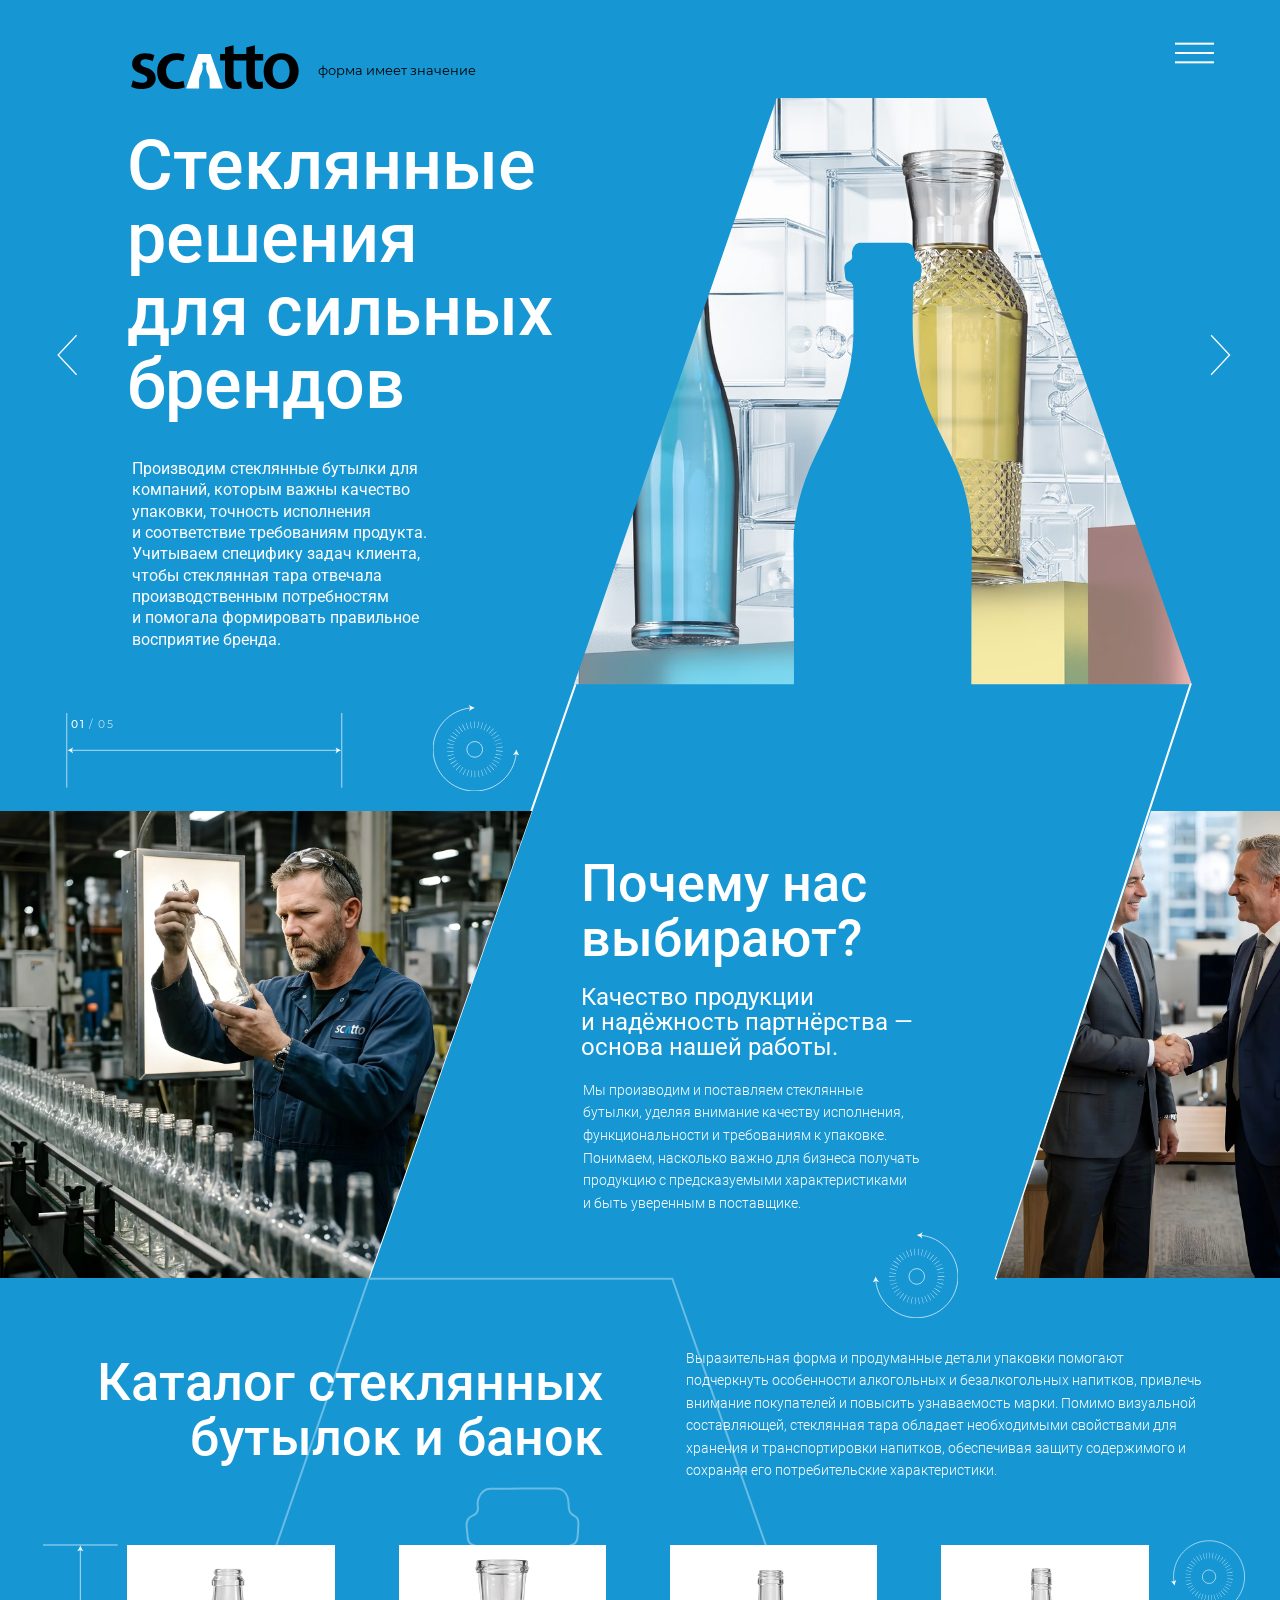
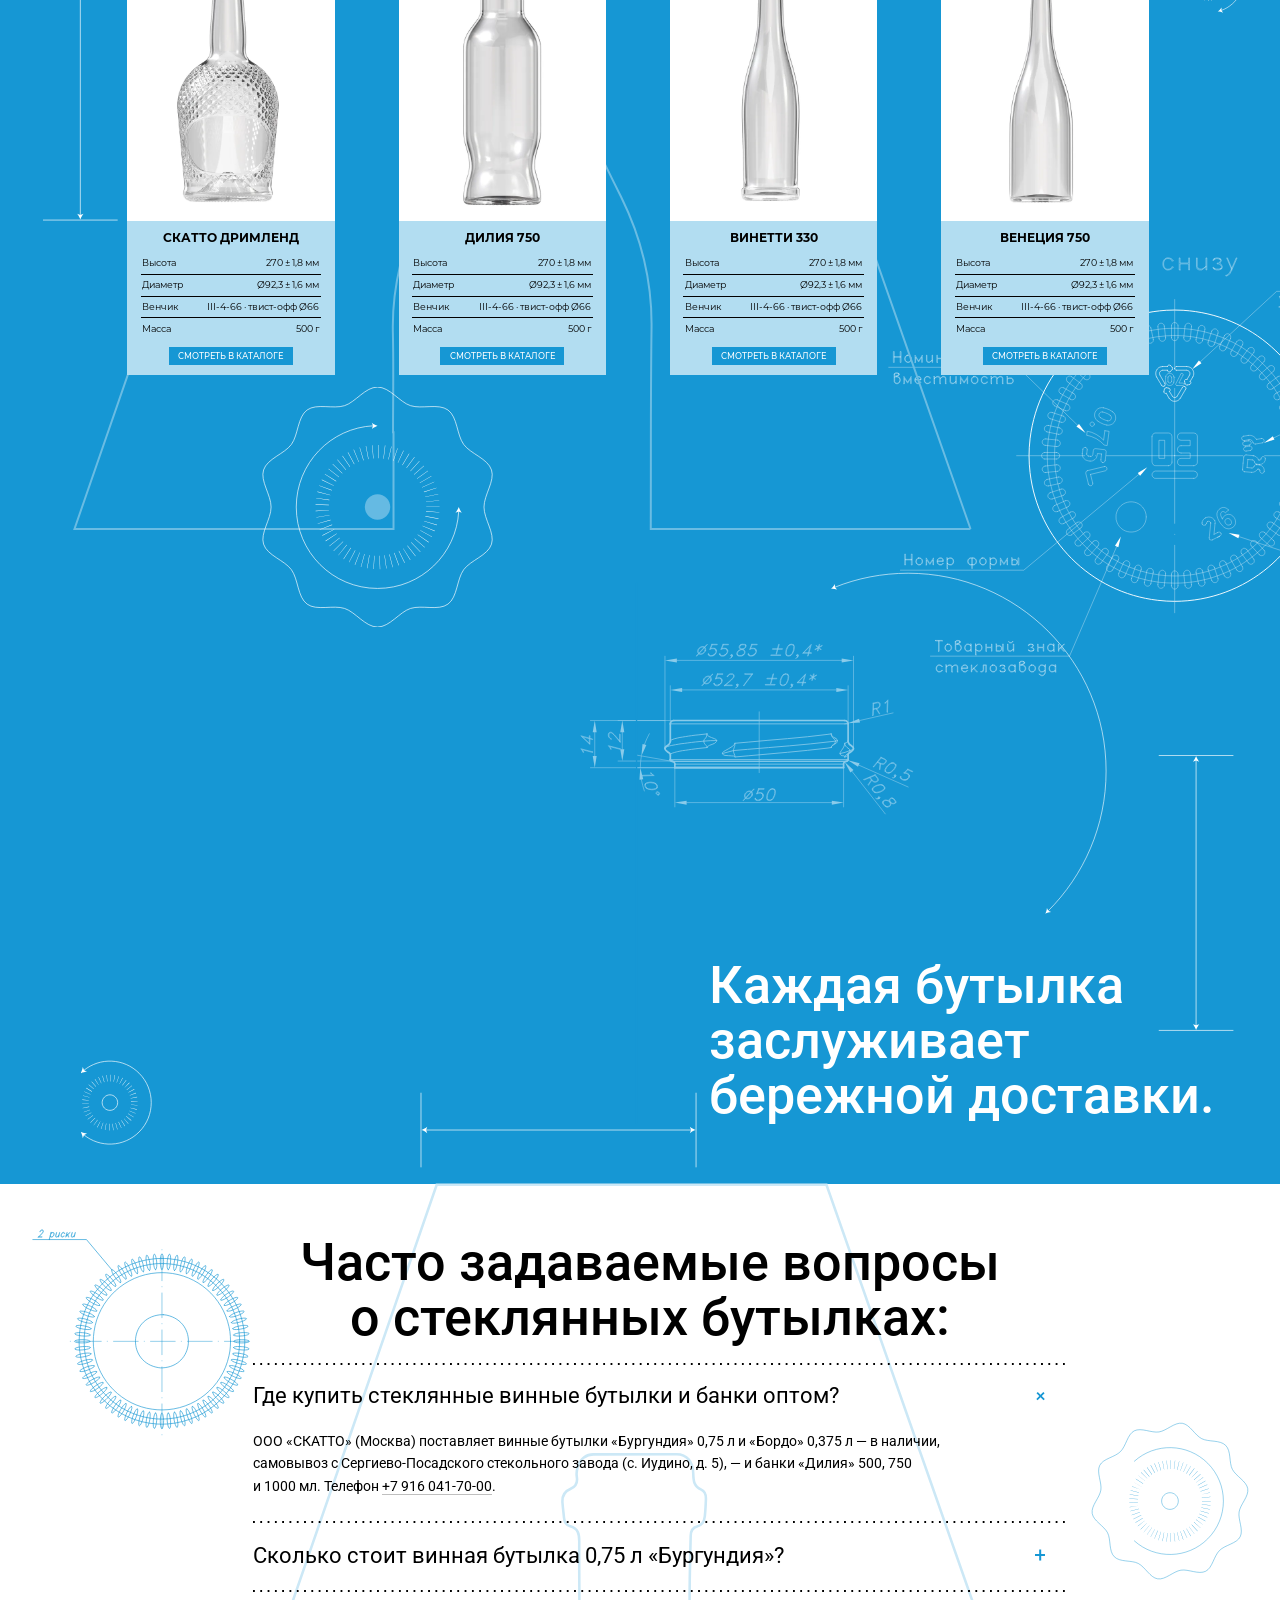
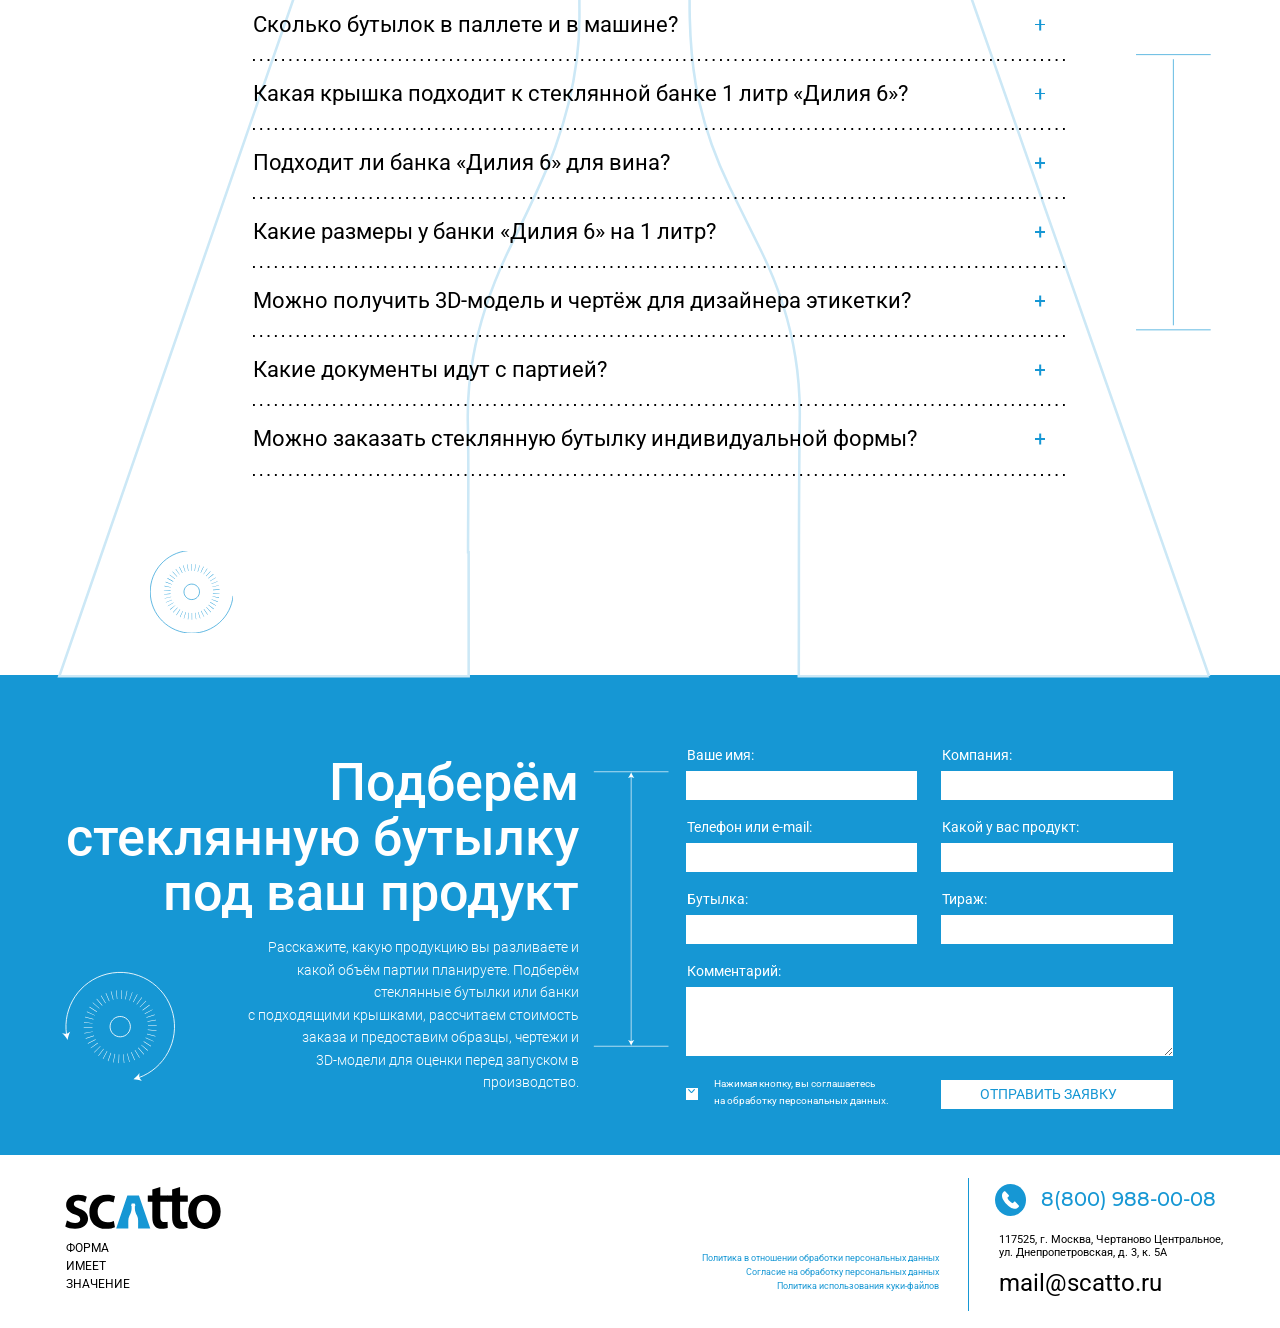
==== commit 5d28db6e: "Шапка: логотип виден сразу, если страница открыта уже прокрученной" ====
--- a/index.html
+++ b/index.html
@@ -14,7 +14,7 @@
 <meta property="og:image" content="assets/video/slide-1.jpg">
 <link rel="icon" href="assets/img/favicon.svg" type="image/svg+xml">
 <script>document.documentElement.classList.add("js");try{history.scrollRestoration="manual"}catch(e){}</script>
-<link rel="stylesheet" href="styles.css?v=3">
+<link rel="stylesheet" href="styles.css?v=4">
 <script type="application/ld+json">{"@context": "https://schema.org", "@type": "FAQPage", "mainEntity": [{"@type": "Question", "name": "Где купить стеклянные винные бутылки и банки оптом?", "acceptedAnswer": {"@type": "Answer", "text": "ООО «СКАТТО» (Москва) поставляет винные бутылки «Бургундия» 0,75 л и «Бордо» 0,375 л — в наличии, самовывоз с Сергиево-Посадского стекольного завода (с. Иудино, д. 5), — и банки «Дилия» 500, 750 и 1000 мл. Телефон +7 916 041-70-00."}}, {"@type": "Question", "name": "Сколько стоит винная бутылка 0,75 л «Бургундия»?", "acceptedAnswer": {"@type": "Answer", "text": "Цена зависит от объёма партии, укупорки и условий доставки и рассчитывается для каждого клиента. Оставьте заявку — менеджер пришлёт предложение в течение рабочего дня."}}, {"@type": "Question", "name": "Сколько бутылок в паллете и в машине?", "acceptedAnswer": {"@type": "Answer", "text": "«Бургундия» 0,75 л под пробку — 1183 шт. в паллете, 26 паллет = 30 758 шт. в машине. «Бургундия» под винт 30×60 — 1014 шт., 26 364 шт. в машине. «Бордо» 0,375 л — 2968 шт., 77 168 шт. в машине. Паллеты с межрядными прокладками в термоусадочной плёнке."}}, {"@type": "Question", "name": "Какая крышка подходит к стеклянной банке 1 литр «Дилия 6»?", "acceptedAnswer": {"@type": "Answer", "text": "Банка «Дилия 6» 1000 мл (артикул B394) имеет венчик III-4-66 под крышку твист-офф диаметром 66 мм. Банка «Дилия 6» 750 мл — венчик III-3-58 под крышку твист-офф 58 мм."}}, {"@type": "Question", "name": "Подходит ли банка «Дилия 6» для вина?", "acceptedAnswer": {"@type": "Answer", "text": "Да. Винзавод «Долина» (Краснодарский край) разливает в литровую «Дилию 6» полусладкое красное и белое вино «Винная долина» под серебристую крышку твист-офф Ø66."}}, {"@type": "Question", "name": "Какие размеры у банки «Дилия 6» на 1 литр?", "acceptedAnswer": {"@type": "Answer", "text": "Высота 270 ± 1,8 мм, наибольший диаметр 92,3 ± 1,6 мм, номинальная вместимость 1000 ± 20 мл, полная — 1102 мл, уровень налива 52 мм от торца, масса 500 г, 504 грани рифления."}}, {"@type": "Question", "name": "Можно получить 3D-модель и чертёж для дизайнера этикетки?", "acceptedAnswer": {"@type": "Answer", "text": "Да. По банкам «Дилия» есть 3D-модель (GLB, STL), чертёж с допусками и рендеры 1600 × 2000. Для винных бутылок 3D-модели готовятся. Оставьте заявку — пришлём файлы."}}, {"@type": "Question", "name": "Какие документы идут с партией?", "acceptedAnswer": {"@type": "Answer", "text": "Декларация соответствия и паспорт качества предоставляются с каждой партией."}}, {"@type": "Question", "name": "Можно заказать стеклянную бутылку индивидуальной формы?", "acceptedAnswer": {"@type": "Answer", "text": "Да. СКАТТО ведёт проект от брифа и эскизов до чертежа, 3D-модели, рендеров и согласования с заводом-изготовителем, затем организует поставку партии."}}]}</script>
 </head>
 <body>
@@ -245,6 +245,6 @@
 </footer>
 </div>
 
-<script src="script.js?v=3" defer></script>
+<script src="script.js?v=4" defer></script>
 </body>
 </html>
--- a/styles.css
+++ b/styles.css
@@ -106,6 +106,7 @@
   .hdr.is-stuck .logo { top: 1.9rem; width: 20rem; }
   .hdr.is-stuck .hdr__tag { display: none; }
   .hdr.is-stuck .burger { top: 2.3rem; }
+  .js .hdr.is-stuck .logo, .js .hdr.is-stuck .hdr__tag { opacity: 1; -webkit-transform: none; transform: none; }
 }
 
 .menu { position: fixed; inset: 0; z-index: 25; display: flex; flex-direction: column; justify-content: center; padding: 14rem 19.7rem 8rem; background: var(--blue); -webkit-clip-path: circle(0 at calc(100% - 13rem) 7.4rem); clip-path: circle(0 at calc(100% - 13rem) 7.4rem); transition: clip-path .8s var(--ease); }
@@ -306,6 +307,8 @@
   .hdr { position: sticky; top: 0; height: 72px; background: var(--blue); }
   .logo { left: var(--pad); top: 50%; width: 140px; transform: translateY(-50%); }
   .js body.is-ready .hdr .logo { transform: translateY(-50%); }
+  .js .hdr.is-stuck .logo { opacity: 1; -webkit-transform: translateY(-50%); transform: translateY(-50%); }
+  .js .hdr.is-stuck .hdr__tag { opacity: 1; -webkit-transform: none; transform: none; }
   .hdr__tag { left: calc(var(--pad) + 156px); top: 50%; font-size: 13px; line-height: 1.3; margin-top: -4px; }
   .burger { left: auto; right: calc(var(--pad) - 10px); top: 50%; width: 52px; height: 48px; margin-top: -24px; }
   .burger span:nth-child(1) { -webkit-transform: translateY(-9px); transform: translateY(-9px); }
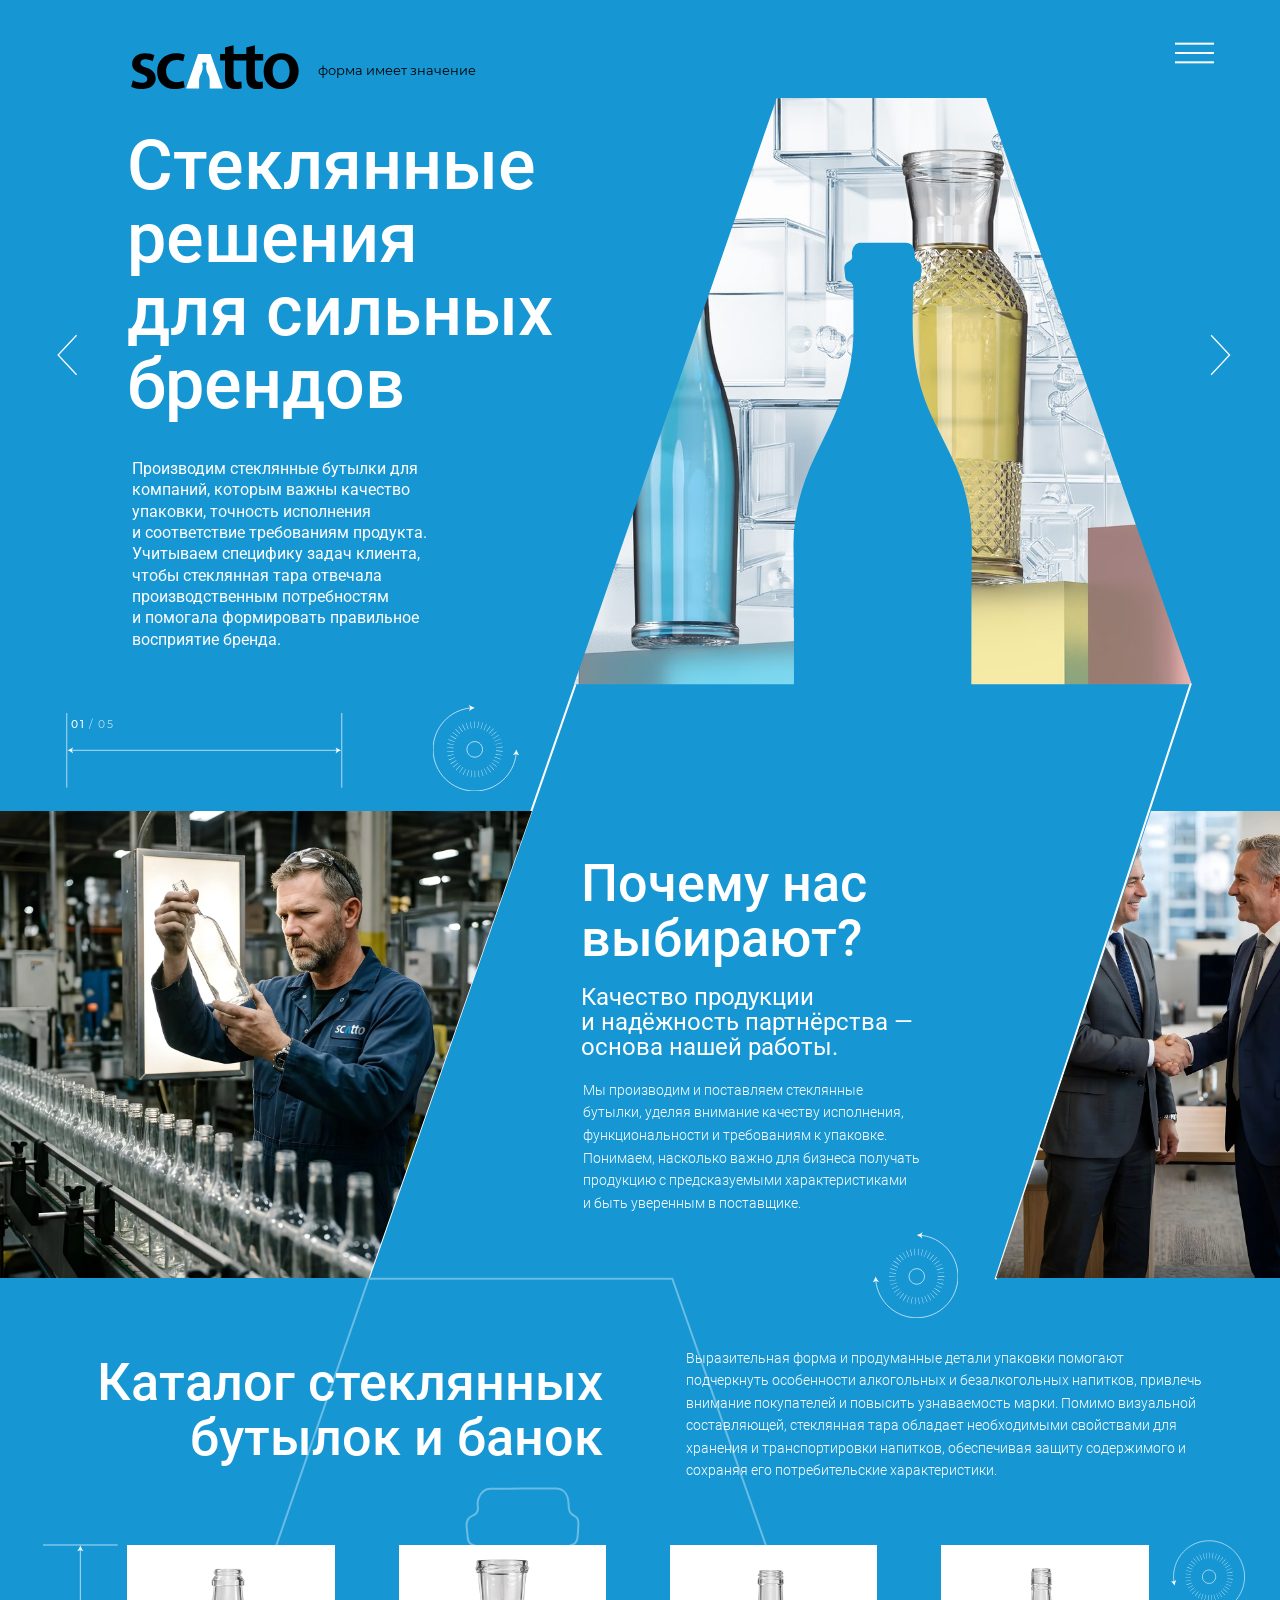
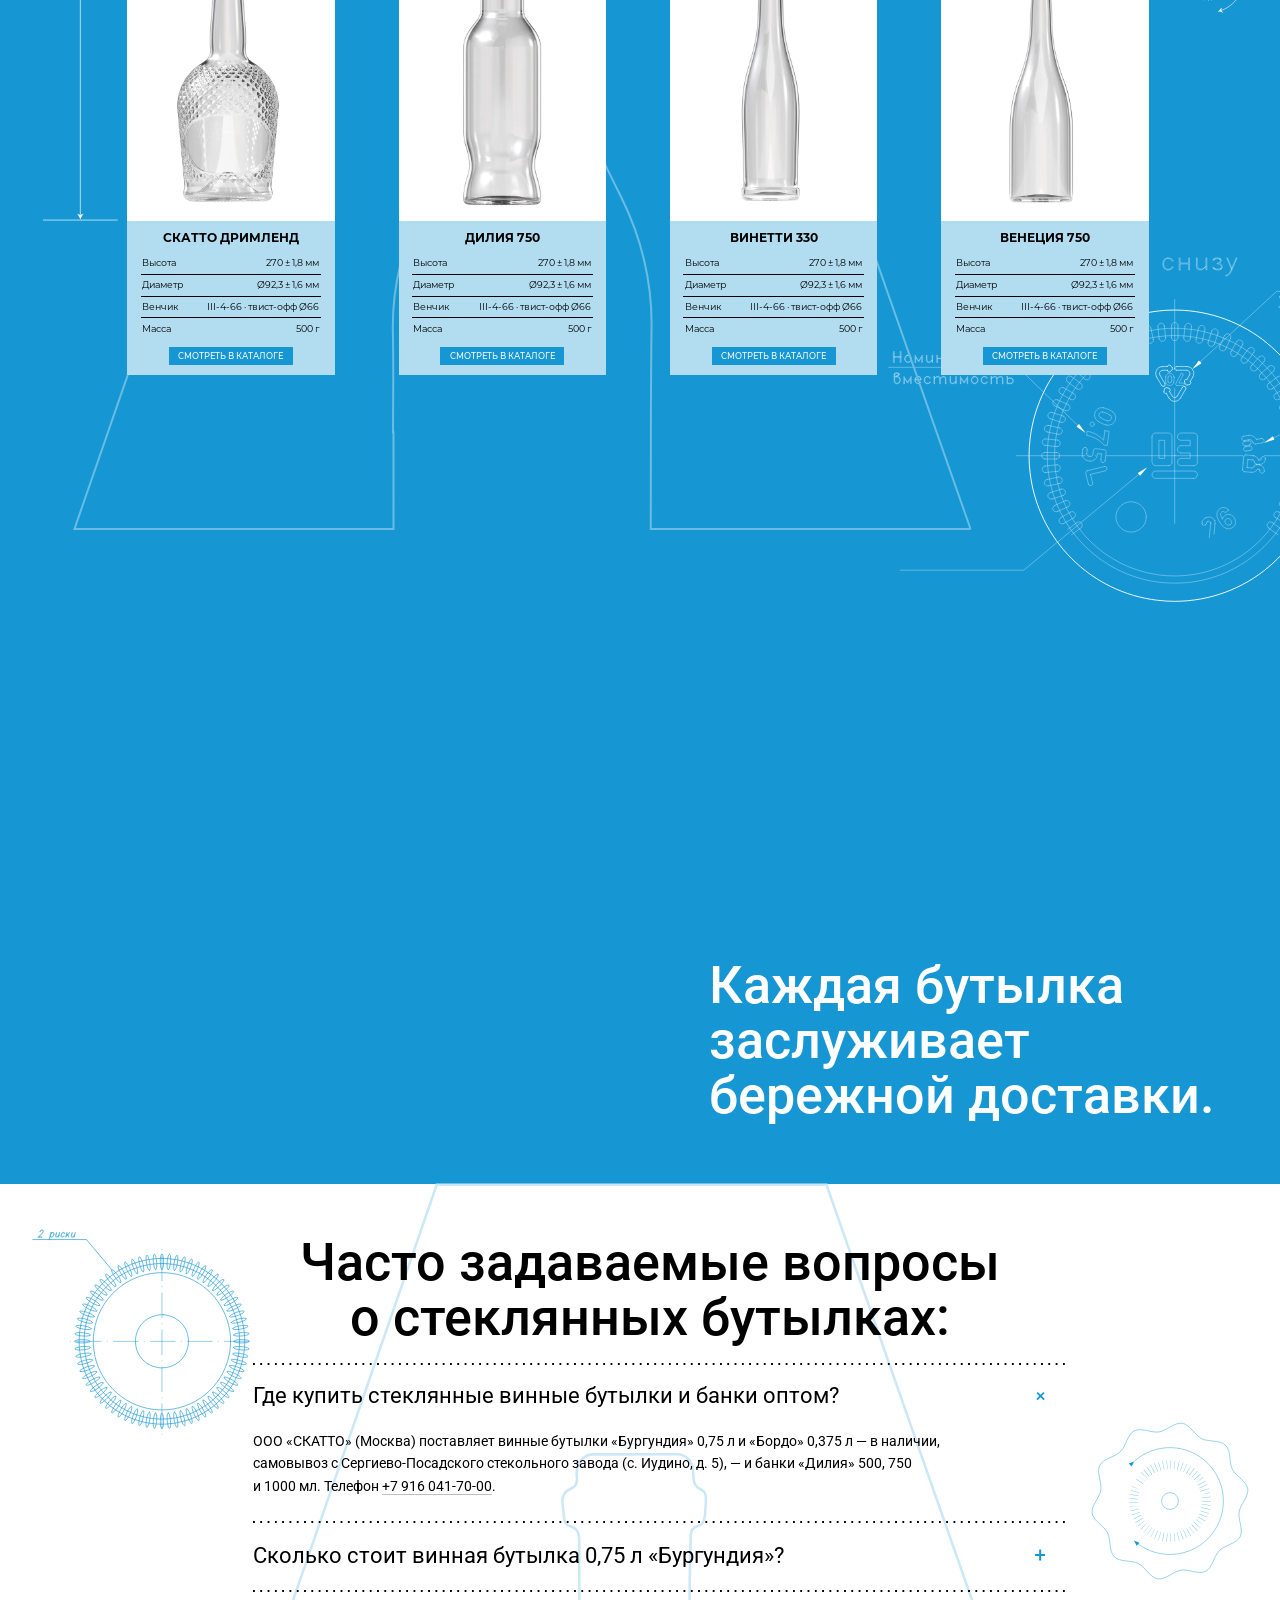
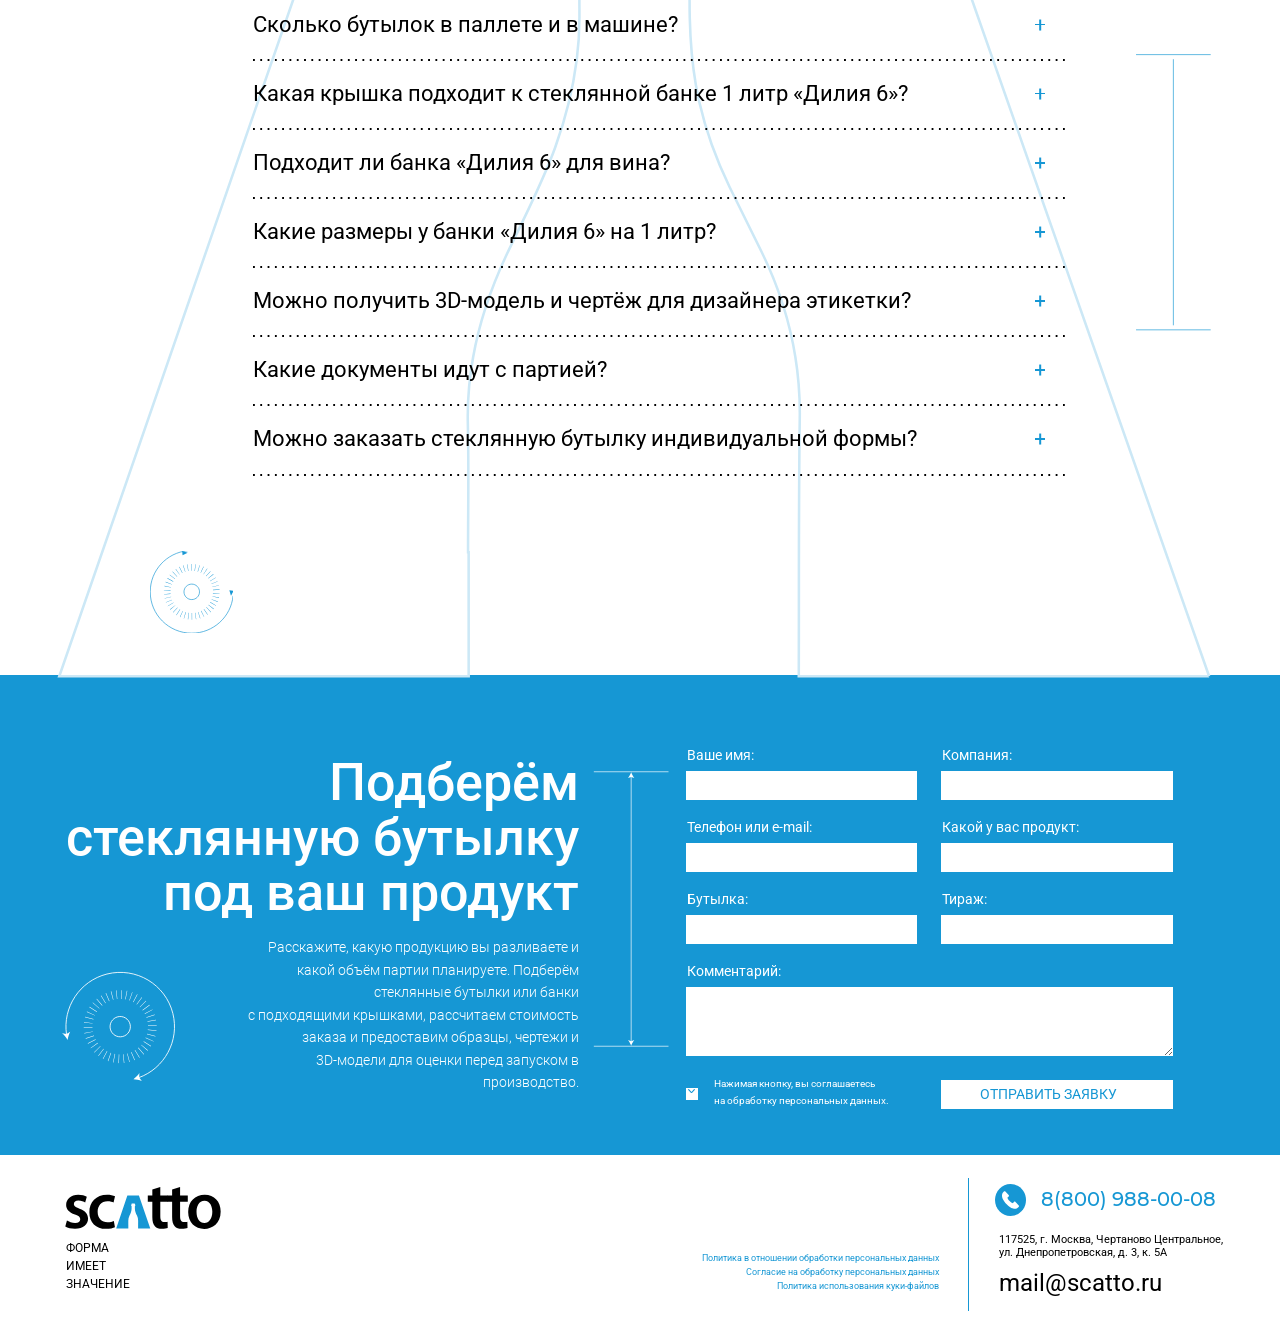
==== commit 335668b4: "Вернуть стрелки кругам на главной странице" ====
--- a/index.html
+++ b/index.html
@@ -31,8 +31,8 @@
 <img class="gauge gauge--3" src="assets/img/gauge-3.svg" width="116" height="113" alt="" aria-hidden="true">
 <img class="gauge gauge--4" src="assets/img/gauge-4.svg" width="352" height="359" alt="" aria-hidden="true">
 <img class="gauge gauge--5" src="assets/img/gauge-5.svg" width="111" height="136" alt="" aria-hidden="true">
-<img class="gauge gauge--6" src="assets/img/gauge-6.svg" width="237" height="237" alt="" aria-hidden="true">
-<img class="gauge gauge--7" src="assets/img/gauge-7.svg" width="124" height="123" alt="" aria-hidden="true">
+<img class="gauge gauge--6" src="assets/img/gauge-6.svg?v=2" width="237" height="237" alt="" aria-hidden="true">
+<img class="gauge gauge--7" src="assets/img/gauge-7.svg?v=2" width="124" height="123" alt="" aria-hidden="true">
 <img class="gauge gauge--8" src="assets/img/gauge-8.svg" width="177" height="171" alt="" aria-hidden="true">
 
 <header class="hdr" id="top">
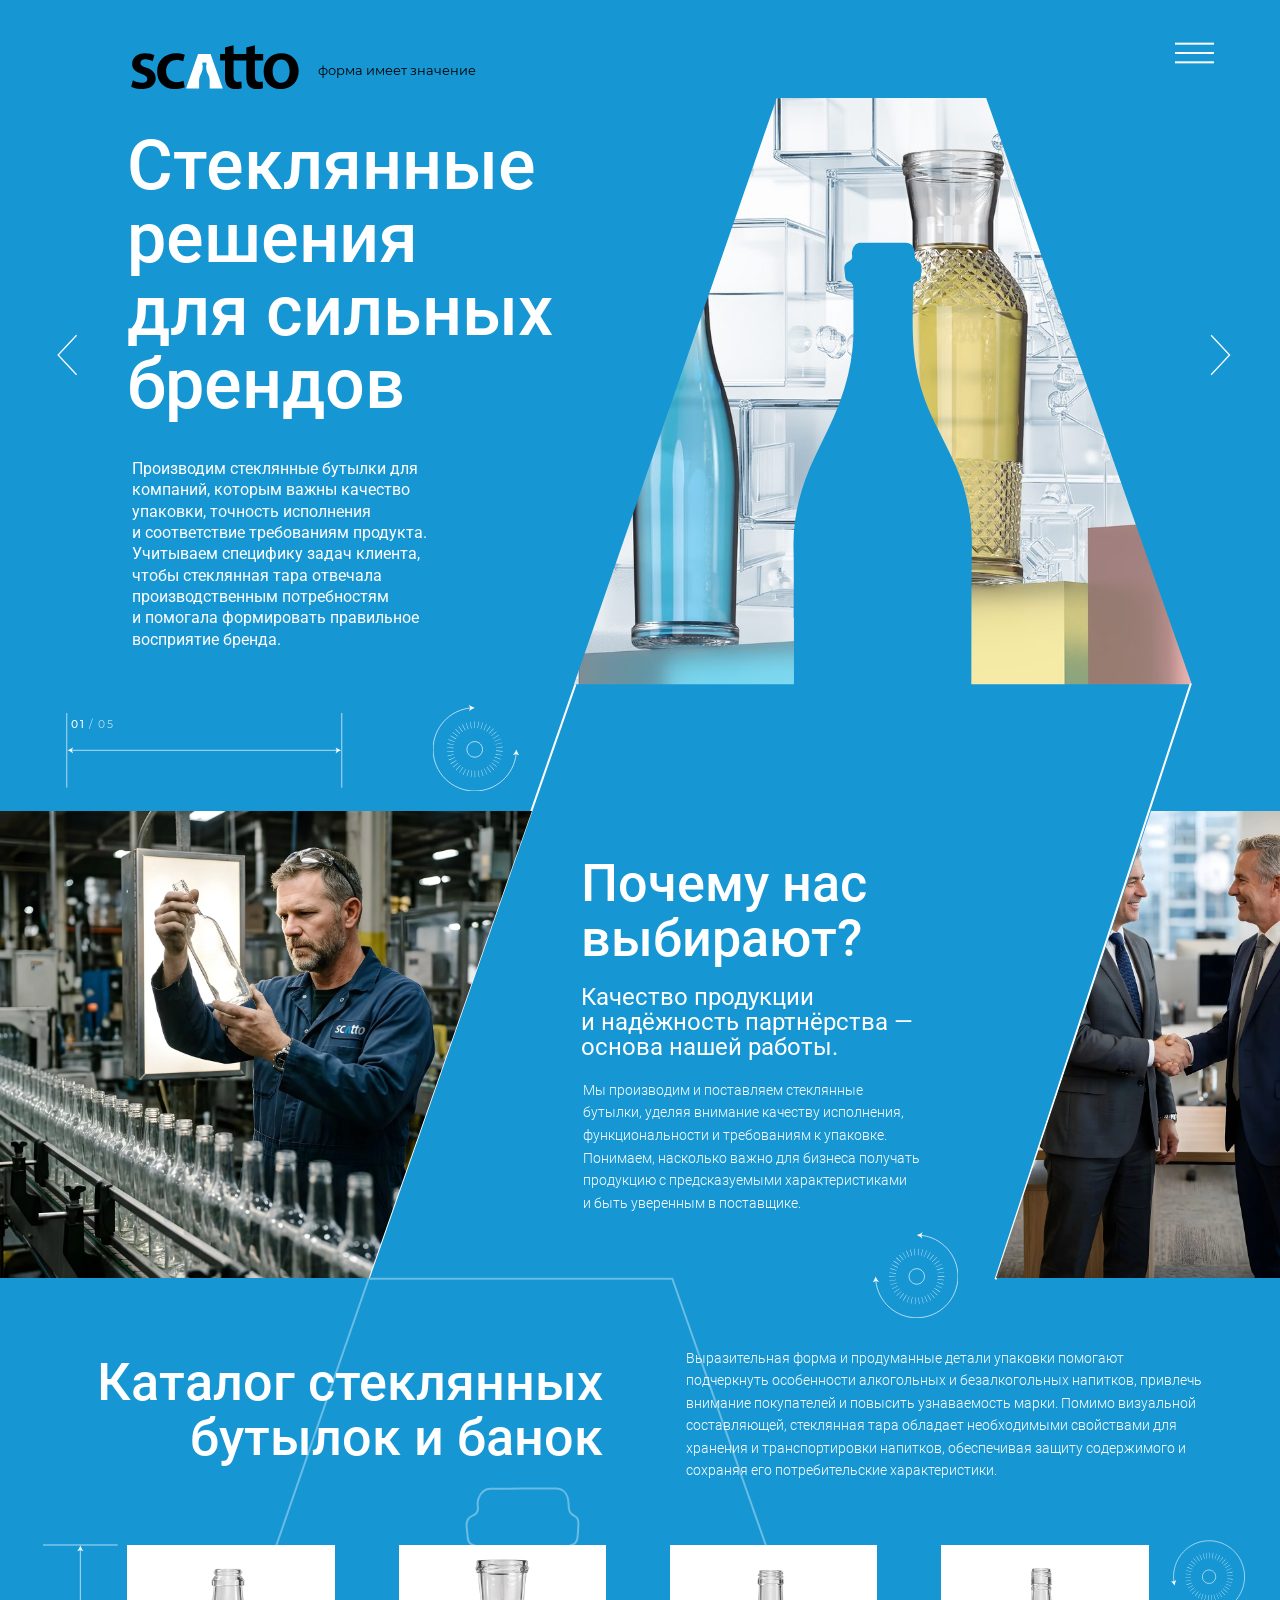
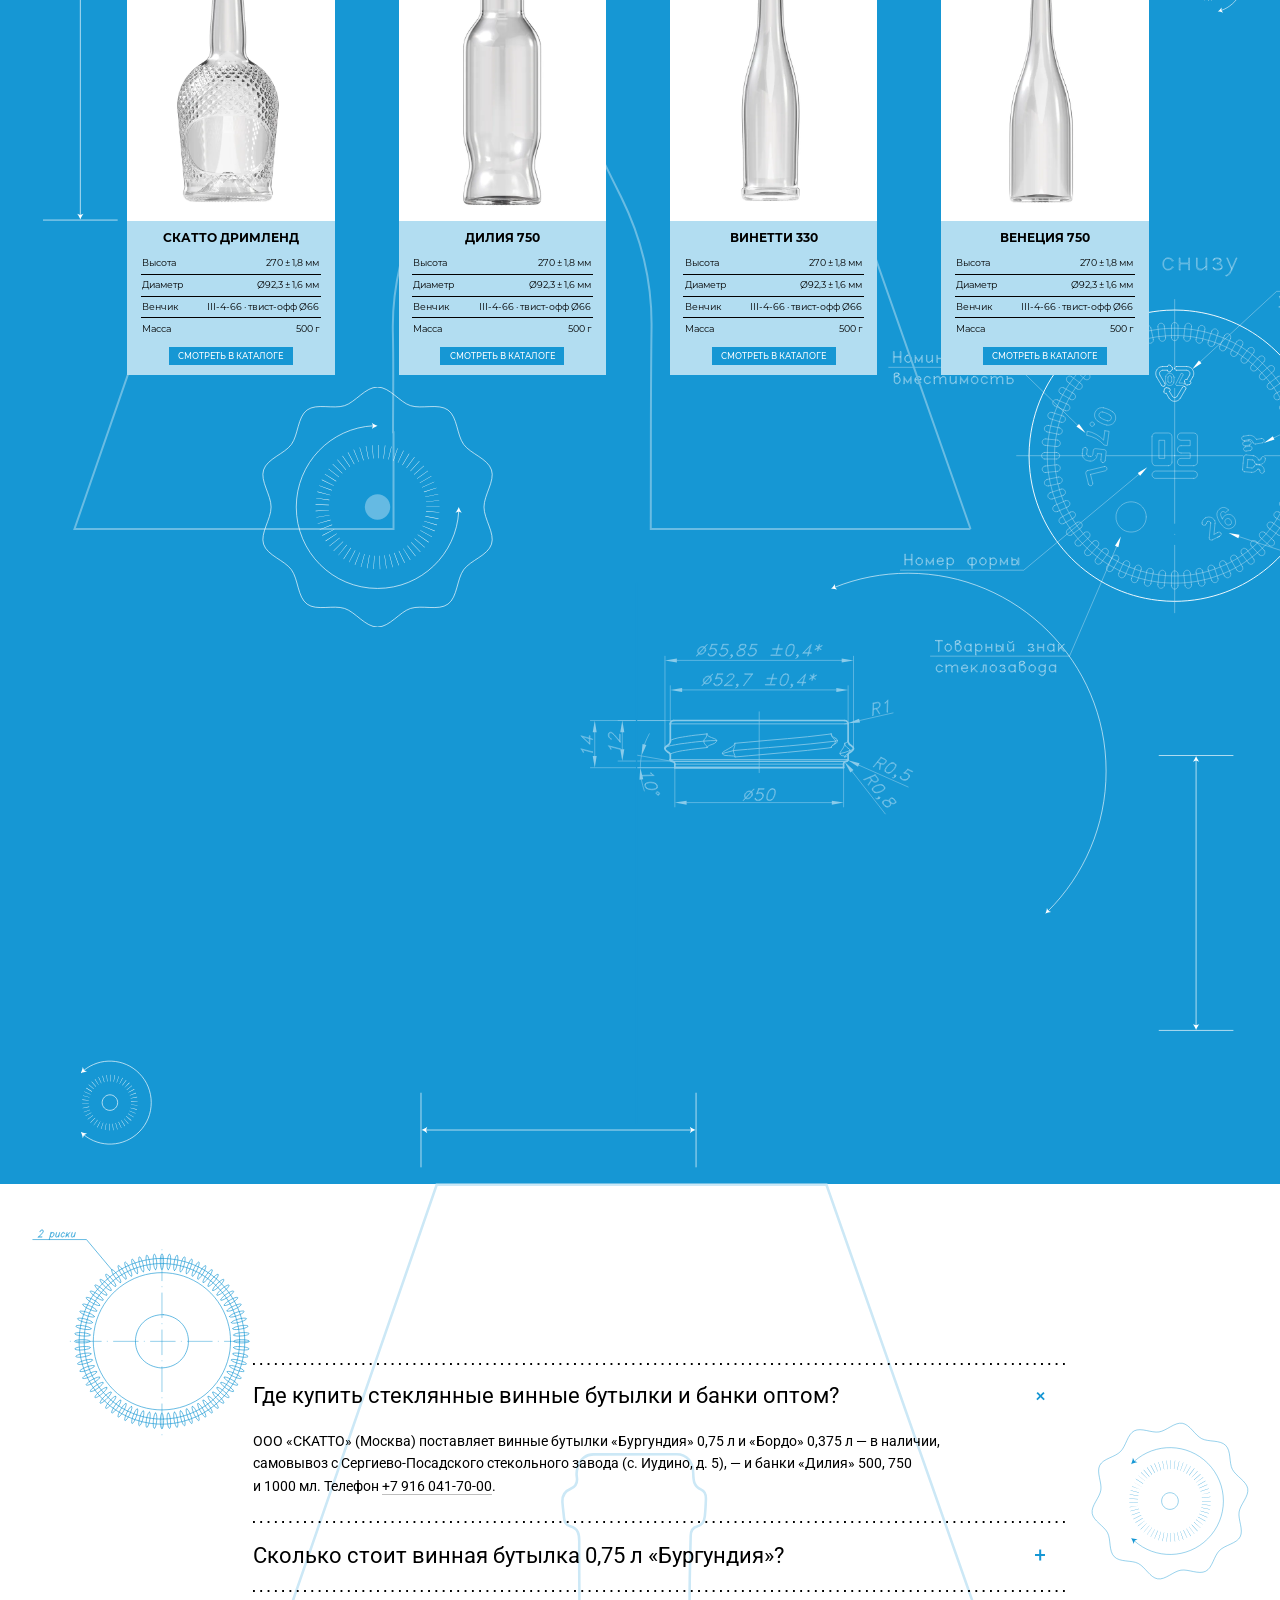
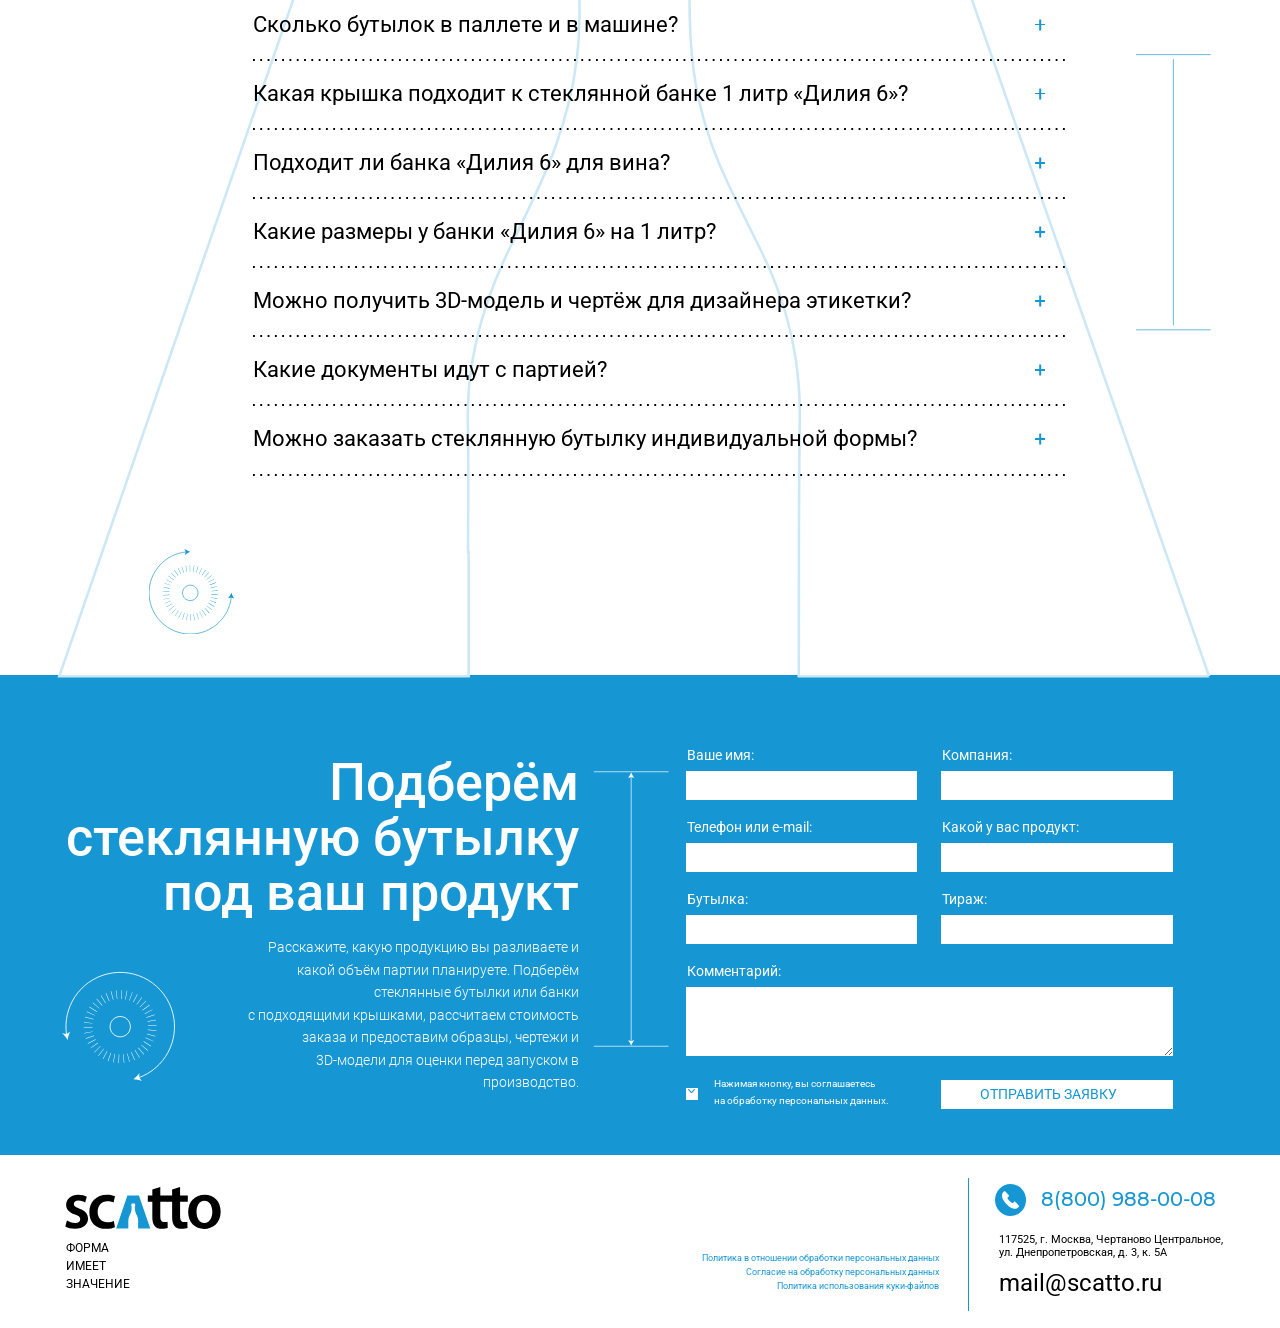
==== commit c40410f7: "Сверить направление стрелок кругов с макетом" ====
--- a/index.html
+++ b/index.html
@@ -14,7 +14,7 @@
 <meta property="og:image" content="assets/video/slide-1.jpg">
 <link rel="icon" href="assets/img/favicon.svg" type="image/svg+xml">
 <script>document.documentElement.classList.add("js");try{history.scrollRestoration="manual"}catch(e){}</script>
-<link rel="stylesheet" href="styles.css?v=4">
+<link rel="stylesheet" href="styles.css?v=5">
 <script type="application/ld+json">{"@context": "https://schema.org", "@type": "FAQPage", "mainEntity": [{"@type": "Question", "name": "Где купить стеклянные винные бутылки и банки оптом?", "acceptedAnswer": {"@type": "Answer", "text": "ООО «СКАТТО» (Москва) поставляет винные бутылки «Бургундия» 0,75 л и «Бордо» 0,375 л — в наличии, самовывоз с Сергиево-Посадского стекольного завода (с. Иудино, д. 5), — и банки «Дилия» 500, 750 и 1000 мл. Телефон +7 916 041-70-00."}}, {"@type": "Question", "name": "Сколько стоит винная бутылка 0,75 л «Бургундия»?", "acceptedAnswer": {"@type": "Answer", "text": "Цена зависит от объёма партии, укупорки и условий доставки и рассчитывается для каждого клиента. Оставьте заявку — менеджер пришлёт предложение в течение рабочего дня."}}, {"@type": "Question", "name": "Сколько бутылок в паллете и в машине?", "acceptedAnswer": {"@type": "Answer", "text": "«Бургундия» 0,75 л под пробку — 1183 шт. в паллете, 26 паллет = 30 758 шт. в машине. «Бургундия» под винт 30×60 — 1014 шт., 26 364 шт. в машине. «Бордо» 0,375 л — 2968 шт., 77 168 шт. в машине. Паллеты с межрядными прокладками в термоусадочной плёнке."}}, {"@type": "Question", "name": "Какая крышка подходит к стеклянной банке 1 литр «Дилия 6»?", "acceptedAnswer": {"@type": "Answer", "text": "Банка «Дилия 6» 1000 мл (артикул B394) имеет венчик III-4-66 под крышку твист-офф диаметром 66 мм. Банка «Дилия 6» 750 мл — венчик III-3-58 под крышку твист-офф 58 мм."}}, {"@type": "Question", "name": "Подходит ли банка «Дилия 6» для вина?", "acceptedAnswer": {"@type": "Answer", "text": "Да. Винзавод «Долина» (Краснодарский край) разливает в литровую «Дилию 6» полусладкое красное и белое вино «Винная долина» под серебристую крышку твист-офф Ø66."}}, {"@type": "Question", "name": "Какие размеры у банки «Дилия 6» на 1 литр?", "acceptedAnswer": {"@type": "Answer", "text": "Высота 270 ± 1,8 мм, наибольший диаметр 92,3 ± 1,6 мм, номинальная вместимость 1000 ± 20 мл, полная — 1102 мл, уровень налива 52 мм от торца, масса 500 г, 504 грани рифления."}}, {"@type": "Question", "name": "Можно получить 3D-модель и чертёж для дизайнера этикетки?", "acceptedAnswer": {"@type": "Answer", "text": "Да. По банкам «Дилия» есть 3D-модель (GLB, STL), чертёж с допусками и рендеры 1600 × 2000. Для винных бутылок 3D-модели готовятся. Оставьте заявку — пришлём файлы."}}, {"@type": "Question", "name": "Какие документы идут с партией?", "acceptedAnswer": {"@type": "Answer", "text": "Декларация соответствия и паспорт качества предоставляются с каждой партией."}}, {"@type": "Question", "name": "Можно заказать стеклянную бутылку индивидуальной формы?", "acceptedAnswer": {"@type": "Answer", "text": "Да. СКАТТО ведёт проект от брифа и эскизов до чертежа, 3D-модели, рендеров и согласования с заводом-изготовителем, затем организует поставку партии."}}]}</script>
 </head>
 <body>
@@ -31,8 +31,8 @@
 <img class="gauge gauge--3" src="assets/img/gauge-3.svg" width="116" height="113" alt="" aria-hidden="true">
 <img class="gauge gauge--4" src="assets/img/gauge-4.svg" width="352" height="359" alt="" aria-hidden="true">
 <img class="gauge gauge--5" src="assets/img/gauge-5.svg" width="111" height="136" alt="" aria-hidden="true">
-<img class="gauge gauge--6" src="assets/img/gauge-6.svg?v=2" width="237" height="237" alt="" aria-hidden="true">
-<img class="gauge gauge--7" src="assets/img/gauge-7.svg?v=2" width="124" height="123" alt="" aria-hidden="true">
+<img class="gauge gauge--6" src="assets/img/gauge-6.svg?v=3" width="237" height="237" alt="" aria-hidden="true">
+<img class="gauge gauge--7" src="assets/img/gauge-7.svg?v=3" width="128" height="128" alt="" aria-hidden="true">
 <img class="gauge gauge--8" src="assets/img/gauge-8.svg" width="177" height="171" alt="" aria-hidden="true">
 
 <header class="hdr" id="top">
--- a/styles.css
+++ b/styles.css
@@ -51,7 +51,7 @@
 .gauge--4 { left: 39rem; top: 298.1rem; width: 35.2rem; -webkit-transform-origin: 50.03% 50.03%; transform-origin: 50.03% 50.03%; }
 .gauge--5 { left: 12.1rem; top: 398.6rem; width: 11.1rem; -webkit-transform-origin: 39.10% 50.15%; transform-origin: 39.10% 50.15%; }
 .gauge--6 { left: 163.7rem; top: 453.3rem; width: 23.7rem; -webkit-transform-origin: 50.00% 50.04%; transform-origin: 50.00% 50.04%; }
-.gauge--7 { left: 22.5rem; top: 562.6rem; width: 12.4rem; -webkit-transform-origin: 50.32% 49.84%; transform-origin: 50.32% 49.84%; }
+.gauge--7 { left: 22.3rem; top: 562.35rem; width: 12.8rem; -webkit-transform-origin: 48.52% 51.64%; transform-origin: 48.52% 51.64%; }
 .gauge--8 { left: 9.3rem; top: 625.1rem; width: 17.7rem; -webkit-transform-origin: 49.32% 52.34%; transform-origin: 49.32% 52.34%; }
 
 /* прогресс слайда — заполняется размерная линия чертежа, над ней номер слайда */
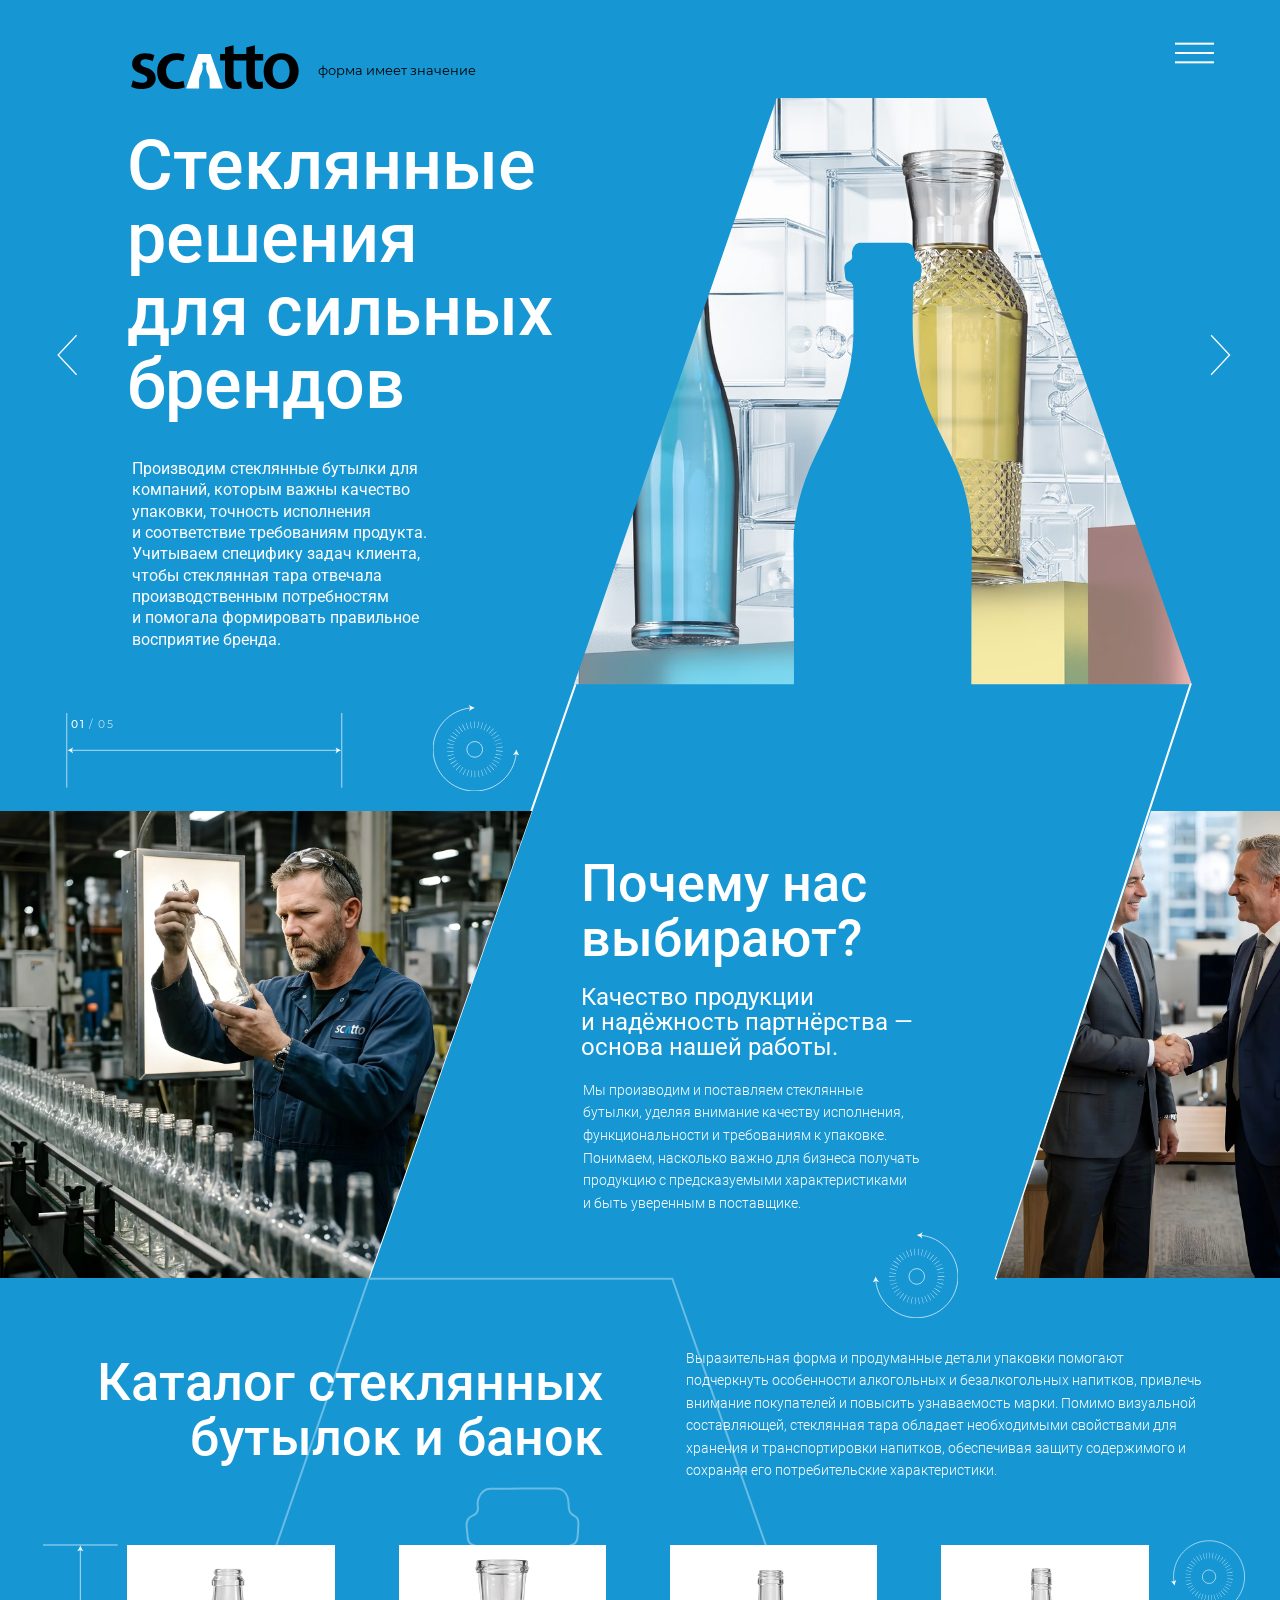
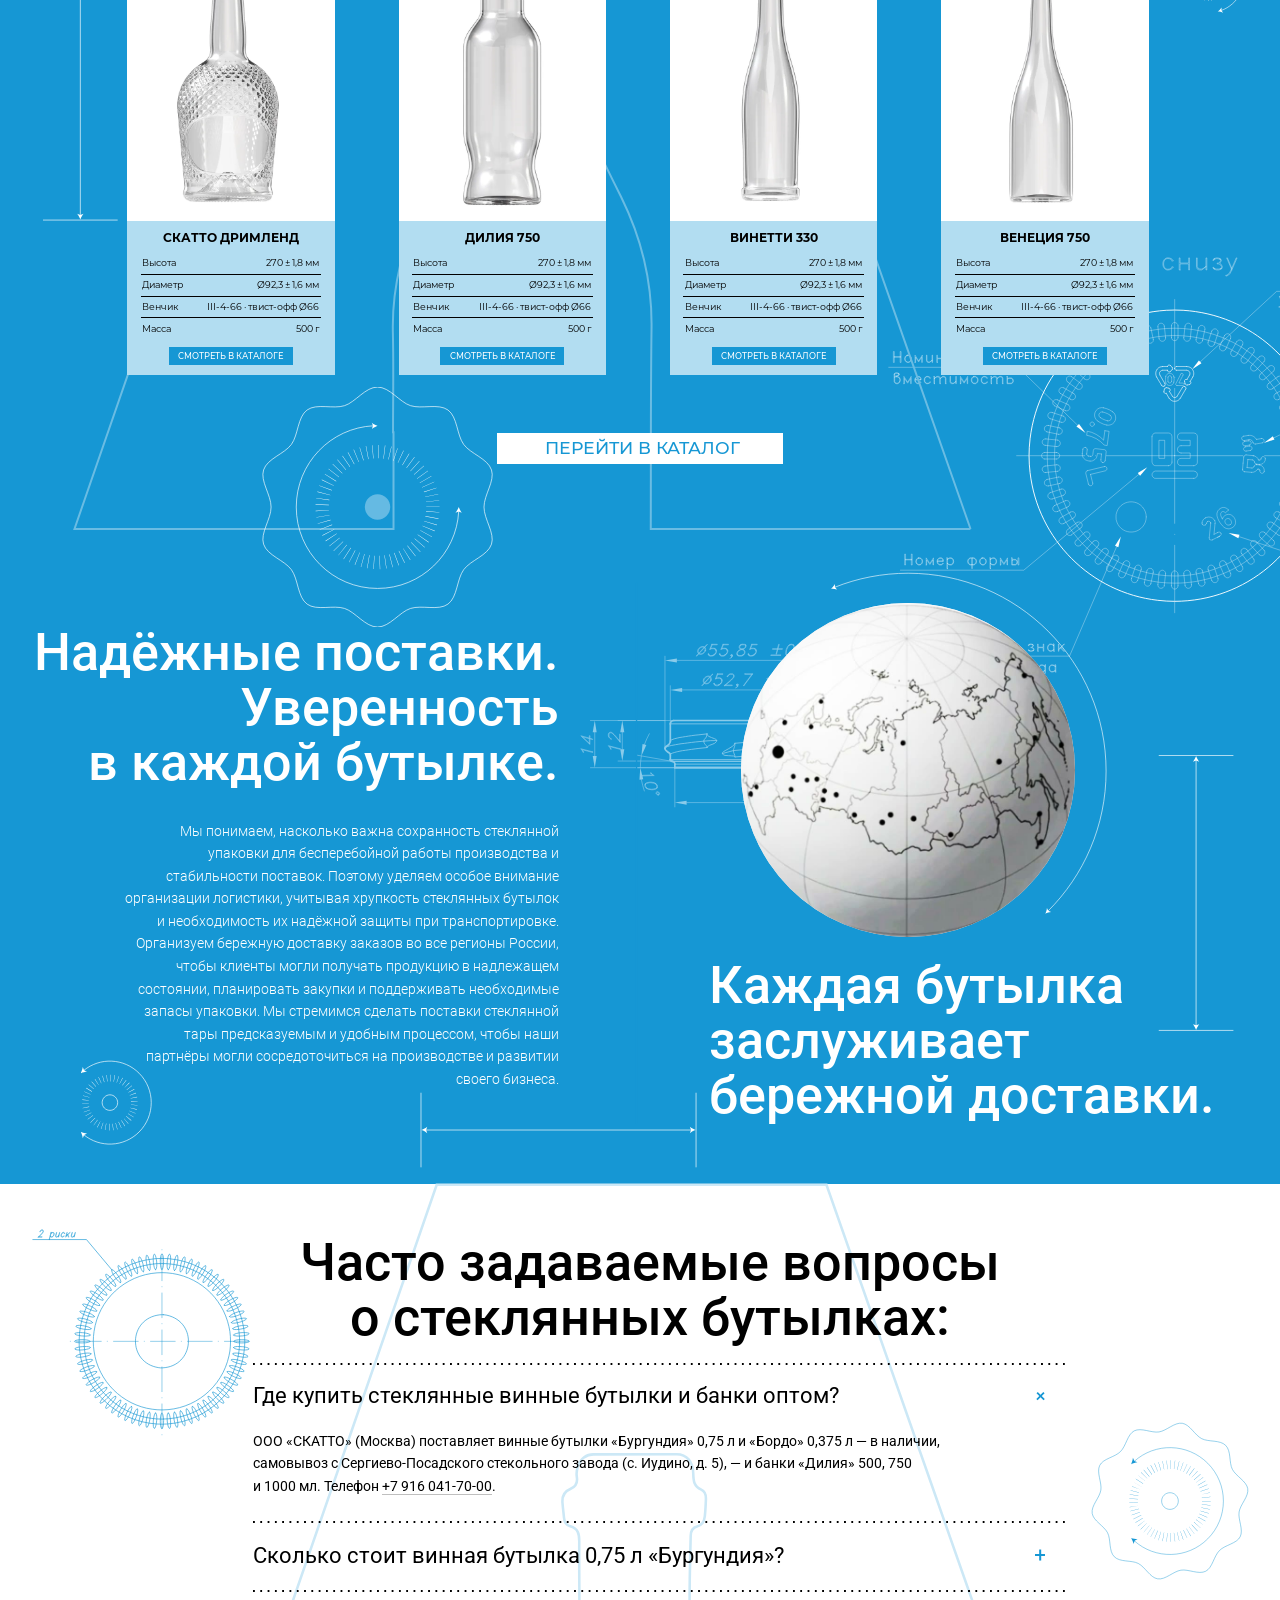
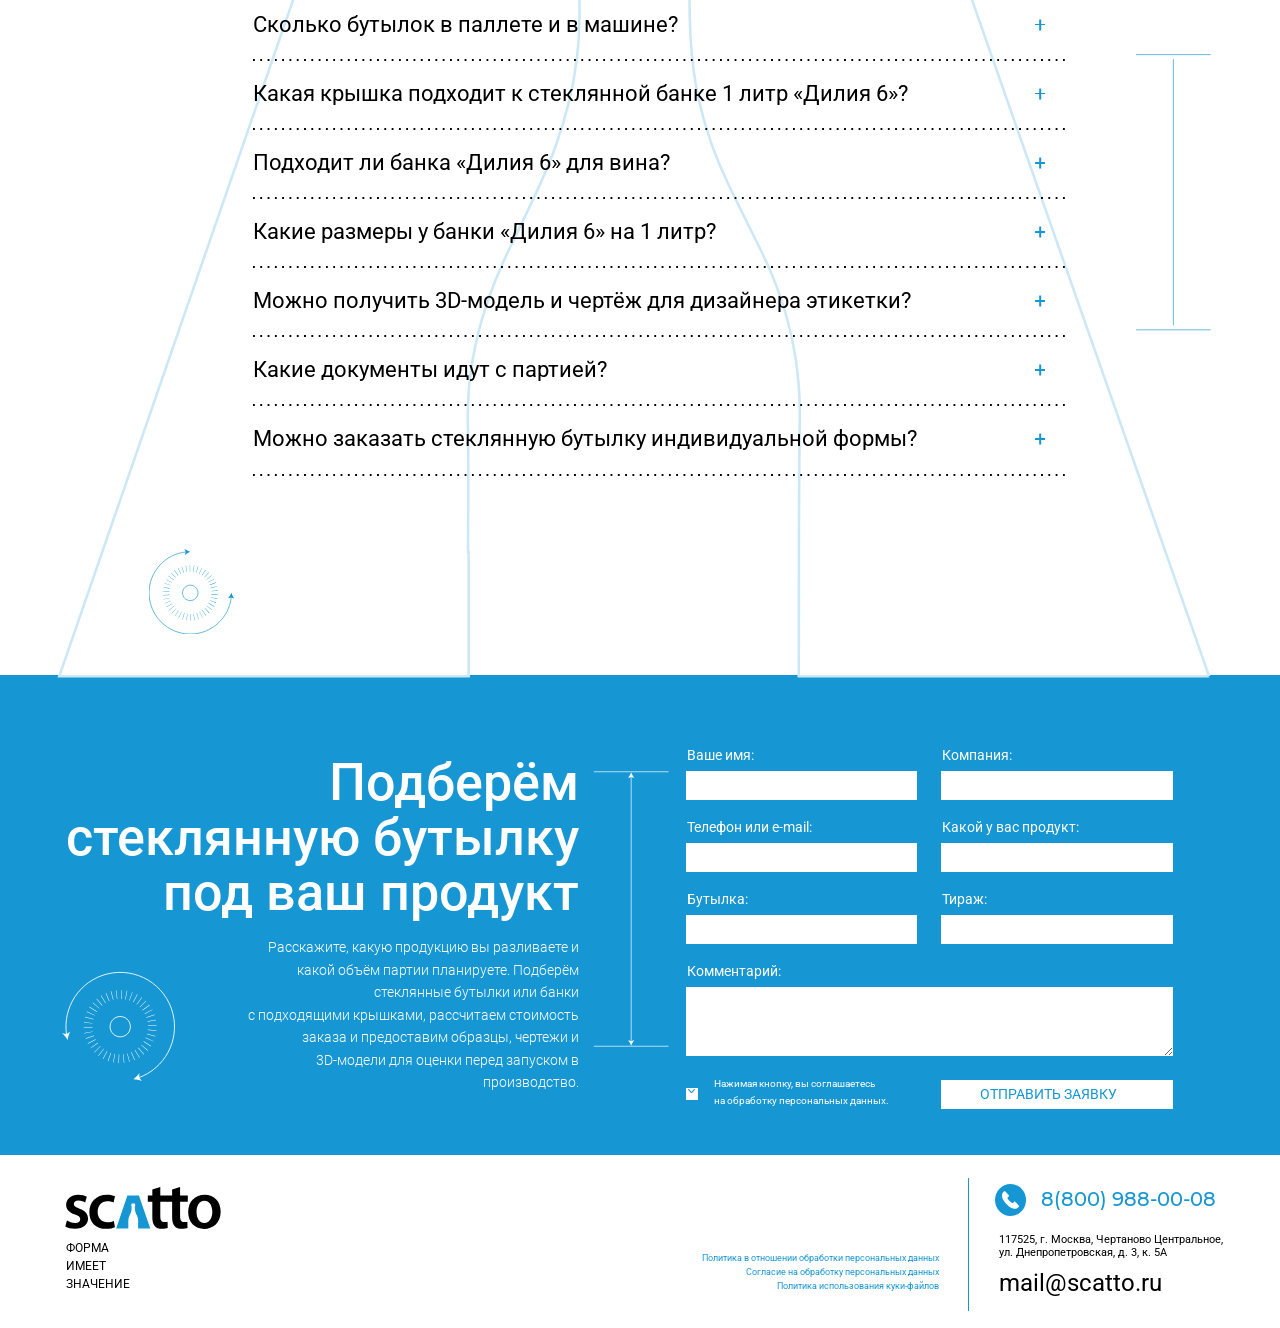
==== commit 83479ba0: "Правки: каталог, статьи, глобус, мобильная версия - каталог: буква А больше не наезжает на футер (де" ====
--- a/index.html
+++ b/index.html
@@ -14,7 +14,7 @@
 <meta property="og:image" content="assets/video/slide-1.jpg">
 <link rel="icon" href="assets/img/favicon.svg" type="image/svg+xml">
 <script>document.documentElement.classList.add("js");try{history.scrollRestoration="manual"}catch(e){}</script>
-<link rel="stylesheet" href="styles.css?v=5">
+<link rel="stylesheet" href="styles.css?v=7">
 <script type="application/ld+json">{"@context": "https://schema.org", "@type": "FAQPage", "mainEntity": [{"@type": "Question", "name": "Где купить стеклянные винные бутылки и банки оптом?", "acceptedAnswer": {"@type": "Answer", "text": "ООО «СКАТТО» (Москва) поставляет винные бутылки «Бургундия» 0,75 л и «Бордо» 0,375 л — в наличии, самовывоз с Сергиево-Посадского стекольного завода (с. Иудино, д. 5), — и банки «Дилия» 500, 750 и 1000 мл. Телефон +7 916 041-70-00."}}, {"@type": "Question", "name": "Сколько стоит винная бутылка 0,75 л «Бургундия»?", "acceptedAnswer": {"@type": "Answer", "text": "Цена зависит от объёма партии, укупорки и условий доставки и рассчитывается для каждого клиента. Оставьте заявку — менеджер пришлёт предложение в течение рабочего дня."}}, {"@type": "Question", "name": "Сколько бутылок в паллете и в машине?", "acceptedAnswer": {"@type": "Answer", "text": "«Бургундия» 0,75 л под пробку — 1183 шт. в паллете, 26 паллет = 30 758 шт. в машине. «Бургундия» под винт 30×60 — 1014 шт., 26 364 шт. в машине. «Бордо» 0,375 л — 2968 шт., 77 168 шт. в машине. Паллеты с межрядными прокладками в термоусадочной плёнке."}}, {"@type": "Question", "name": "Какая крышка подходит к стеклянной банке 1 литр «Дилия 6»?", "acceptedAnswer": {"@type": "Answer", "text": "Банка «Дилия 6» 1000 мл (артикул B394) имеет венчик III-4-66 под крышку твист-офф диаметром 66 мм. Банка «Дилия 6» 750 мл — венчик III-3-58 под крышку твист-офф 58 мм."}}, {"@type": "Question", "name": "Подходит ли банка «Дилия 6» для вина?", "acceptedAnswer": {"@type": "Answer", "text": "Да. Винзавод «Долина» (Краснодарский край) разливает в литровую «Дилию 6» полусладкое красное и белое вино «Винная долина» под серебристую крышку твист-офф Ø66."}}, {"@type": "Question", "name": "Какие размеры у банки «Дилия 6» на 1 литр?", "acceptedAnswer": {"@type": "Answer", "text": "Высота 270 ± 1,8 мм, наибольший диаметр 92,3 ± 1,6 мм, номинальная вместимость 1000 ± 20 мл, полная — 1102 мл, уровень налива 52 мм от торца, масса 500 г, 504 грани рифления."}}, {"@type": "Question", "name": "Можно получить 3D-модель и чертёж для дизайнера этикетки?", "acceptedAnswer": {"@type": "Answer", "text": "Да. По банкам «Дилия» есть 3D-модель (GLB, STL), чертёж с допусками и рендеры 1600 × 2000. Для винных бутылок 3D-модели готовятся. Оставьте заявку — пришлём файлы."}}, {"@type": "Question", "name": "Какие документы идут с партией?", "acceptedAnswer": {"@type": "Answer", "text": "Декларация соответствия и паспорт качества предоставляются с каждой партией."}}, {"@type": "Question", "name": "Можно заказать стеклянную бутылку индивидуальной формы?", "acceptedAnswer": {"@type": "Answer", "text": "Да. СКАТТО ведёт проект от брифа и эскизов до чертежа, 3D-модели, рендеров и согласования с заводом-изготовителем, затем организует поставку партии."}}]}</script>
 </head>
 <body>
@@ -45,6 +45,7 @@
   <ul class="menu__list">
     <li><a href="#about">О нас</a></li>
     <li><a href="catalog.html">Каталог</a></li>
+    <li><a href="stati.html">Статьи</a></li>
     <li><a href="#delivery">Доставка</a></li>
     <li><a href="#faq">Вопросы</a></li>
     <li><a href="#lead">Подобрать бутылку</a></li>
@@ -148,6 +149,10 @@
       </div>
     </li>
   </ul>
+  <div class="cards__nav">
+    <button class="cards__arr cards__arr--prev" type="button" data-cards="-1" aria-label="Предыдущая бутылка" disabled><svg viewBox="0 0 33 66" width="33" height="66" aria-hidden="true"><path d="M31 2L2 33l29 31" fill="none" stroke="currentColor" stroke-width="2"/></svg></button>
+    <button class="cards__arr cards__arr--next" type="button" data-cards="1" aria-label="Следующая бутылка"><svg viewBox="0 0 33 66" width="33" height="66" aria-hidden="true"><path d="M2 2l29 31L2 64" fill="none" stroke="currentColor" stroke-width="2"/></svg></button>
+  </div>
   <a class="btn btn--lg cat__more" href="catalog.html" data-anim="up">Перейти в&nbsp;каталог</a>
 </section>
 
@@ -157,7 +162,7 @@
     <p class="txt logi__txt" data-anim="left" data-d="150">Мы&nbsp;понимаем, насколько важна сохранность стеклянной <br class="d">упаковки для бесперебойной работы производства и <br class="d">стабильности поставок. Поэтому уделяем особое внимание <br class="d">организации логистики, учитывая хрупкость стеклянных бутылок <br class="d">и&nbsp;необходимость их&nbsp;надёжной защиты при транспортировке. <br class="d">Организуем бережную доставку заказов во&nbsp;все регионы России, <br class="d">чтобы клиенты могли получать продукцию в&nbsp;надлежащем <br class="d">состоянии, планировать закупки и&nbsp;поддерживать необходимые <br class="d">запасы упаковки. Мы&nbsp;стремимся сделать поставки стеклянной <br class="d">тары предсказуемым и&nbsp;удобным процессом, чтобы наши <br class="d">партнёры могли сосредоточиться на&nbsp;производстве и&nbsp;развитии <br class="d">своего бизнеса.</p>
   </div>
   <div class="logi__globe" data-anim="zoom">
-    <video class="logi__video" muted playsinline preload="none" poster="assets/video/globe-start.jpg" data-src="assets/video/globe.mp4" aria-label="Глобус с маршрутами поставок из Москвы по России"></video>
+    <video class="logi__video" muted loop playsinline preload="none" poster="assets/video/globe-start.jpg" data-src="assets/video/globe-loop.mp4" disablepictureinpicture disableremoteplayback controlslist="nodownload noplaybackrate nofullscreen" x-webkit-airplay="deny" aria-label="Глобус с маршрутами поставок из Москвы по России"></video>
   </div>
   <p class="h2 logi__title2" data-anim="right" data-d="200">Каждая бутылка <br class="d">заслуживает <br class="d">бережной доставки.</p>
 </section>
@@ -245,6 +250,7 @@
 </footer>
 </div>
 
-<script src="script.js?v=4" defer></script>
+<script src="script.js?v=9" defer></script>
 </body>
 </html>
+
--- a/styles.css
+++ b/styles.css
@@ -99,6 +99,16 @@
 .burger[aria-expanded="true"] span:nth-child(1) { -webkit-transform: rotate(45deg); transform: rotate(45deg); }
 .burger[aria-expanded="true"] span:nth-child(2) { opacity: 0; }
 .burger[aria-expanded="true"] span:nth-child(3) { -webkit-transform: rotate(-45deg); transform: rotate(-45deg); }
+
+/* глобус в блоке логистики: ролик декоративный, мышь на него не реагирует —
+   иначе Chrome рисует поверх всплывающие кнопки «картинка в картинке» и «скачать».
+   Нативные контролы гасим на случай, если браузер их всё-таки нарисует. */
+.logi__video { pointer-events: none; -webkit-user-select: none; user-select: none; }
+.logi__video::-webkit-media-controls,
+.logi__video::-webkit-media-controls-enclosure,
+.logi__video::-webkit-media-controls-panel,
+.logi__video::-webkit-media-controls-overlay-play-button,
+.logi__video::-webkit-media-controls-start-playback-button { display: none !important; -webkit-appearance: none; }
 @media (min-width: 1100px) {
   .hdr { position: fixed; transition: height .4s var(--ease), background-color .4s; }
   .logo, .burger { transition: top .4s var(--ease), width .4s var(--ease), opacity 1s var(--ease), transform 1.2s var(--ease); }
@@ -118,6 +128,7 @@
 .menu.is-open .menu__list li:nth-child(3) a { transition-delay: .16s; }
 .menu.is-open .menu__list li:nth-child(4) a { transition-delay: .24s; }
 .menu.is-open .menu__list li:nth-child(5) a { transition-delay: .32s; }
+.menu.is-open .menu__list li:nth-child(6) a { transition-delay: .4s; }
 .menu__list a:hover { color: var(--ink); }
 .menu__phone, .menu__mail { margin-top: 4rem; font-family: var(--mont); font-size: clamp(20px, 2.9rem, 32px); font-weight: 500; }
 .menu__mail { margin-top: 1rem; }
@@ -198,6 +209,8 @@
 .cat__title { position: absolute; right: 101.5rem; top: 11.65rem; text-align: right; white-space: nowrap; }
 .cat__txt { position: absolute; left: 102.9rem; top: 10.3rem; white-space: nowrap; }
 .cards { position: absolute; left: 19.1rem; top: 40rem; display: grid; grid-template-columns: repeat(4, 31.1rem); column-gap: 9.6rem; }
+/* стрелки мобильной карусели: на десктопе карточки стоят сеткой, кнопки не нужны */
+.cards__nav { display: none; }
 .card { background: var(--sky); color: var(--ink); display: flex; flex-direction: column; }
 .card__img { width: 100%; height: auto; aspect-ratio: 311 / 414; object-fit: cover; background: #fff; }
 .card__body { padding: 1.41rem 2rem 1.45rem; text-align: center; font-family: var(--mont); }
@@ -309,7 +322,7 @@
   .js body.is-ready .hdr .logo { transform: translateY(-50%); }
   .js .hdr.is-stuck .logo { opacity: 1; -webkit-transform: translateY(-50%); transform: translateY(-50%); }
   .js .hdr.is-stuck .hdr__tag { opacity: 1; -webkit-transform: none; transform: none; }
-  .hdr__tag { left: calc(var(--pad) + 156px); top: 50%; font-size: 13px; line-height: 1.3; margin-top: -4px; }
+  .hdr__tag { left: calc(var(--pad) + 156px); top: 0; bottom: 0; display: flex; align-items: center; font-size: 13px; line-height: 1.3; margin: 0; }
   .burger { left: auto; right: calc(var(--pad) - 10px); top: 50%; width: 52px; height: 48px; margin-top: -24px; }
   .burger span:nth-child(1) { -webkit-transform: translateY(-9px); transform: translateY(-9px); }
   .burger span:nth-child(3) { -webkit-transform: translateY(9px); transform: translateY(9px); }
@@ -329,7 +342,7 @@
   .hero__count { display: none; }
   .hero__arr { position: relative; top: auto; left: auto !important; width: 48px; height: 48px; padding: 11px 15px; border: 1px solid rgba(255, 255, 255, .45); border-radius: 50%; }
 
-  .why { height: auto; padding: 56px var(--pad) 0; display: grid; grid-template-columns: 1fr 1fr; gap: 0 12px; }
+  .why { height: auto; padding: 56px var(--pad) 0; display: grid; grid-template-columns: 1fr 1fr; gap: 0 8px; }
   .why__in { position: relative; left: auto; top: auto; grid-column: 1 / -1; order: -1; }
   .why__title, .why__lead, .why__txt { white-space: normal; }
   .why__lead { margin-top: 18px; font-size: 24px; line-height: 1.25; }
@@ -416,18 +429,32 @@
   .hero { padding-bottom: 32px; }
   .why { grid-template-columns: 1fr 1fr; }
   .why__photo { height: 200px; margin-top: 28px; }
-  .cards { display: flex; gap: 14px; margin-top: 32px; padding: 0 var(--pad) 6px; overflow-x: auto; scroll-snap-type: x mandatory; scroll-padding: 0 var(--pad); scrollbar-width: none; }
+  /* каталог на телефоне: одна карточка на экран, листается стрелками (и свайпом) */
+  .cards { display: flex; gap: 16px; margin-top: 32px; padding: 0 var(--pad) 6px; overflow-x: auto; scroll-snap-type: x mandatory; scroll-padding: 0 var(--pad); scroll-behavior: smooth; scrollbar-width: none; }
   .cards::-webkit-scrollbar { display: none; }
-  .card { flex: 0 0 min(78%, 300px); scroll-snap-align: start; }
+  .cards .card { flex: 0 0 100%; scroll-snap-align: start; }
+  .cards .card__img { height: auto; aspect-ratio: 620 / 827; object-fit: contain; }
+  .cards__nav { display: flex; justify-content: center; align-items: center; gap: 14px; margin-top: 22px; }
+  .cards__arr { width: 48px; height: 48px; padding: 11px 15px; border: 1px solid rgba(255, 255, 255, .45); border-radius: 50%; background: transparent; color: var(--white); cursor: pointer; -webkit-tap-highlight-color: transparent; transition: border-color .3s var(--ease), opacity .3s var(--ease); }
+  .cards__arr svg { width: 100%; height: 100%; }
+  .cards__arr:disabled { opacity: .35; cursor: default; }
+  /* фото блока «Почему нас выбирают»: одинаковой высоты, без пустых полей внутри кадра */
+  .why__photo--l img, .why__photo--r img { left: 0; top: 0; width: 100%; height: 100%; object-fit: cover; transform: none !important; }
   .qa__q { min-height: 72px; padding: 16px 0; gap: 16px; font-size: 17px; line-height: 1.35; }
   .qa__a p { font-size: 15px; padding-right: 8px; }
   .form { grid-template-columns: 1fr; row-gap: 16px; }
   .ftr { flex-direction: column; gap: 28px; padding: 40px var(--pad) 36px; }
-  .ftr__contacts { margin: 0; padding-left: 20px; }
-  .ftr__docs { order: 3; flex-direction: column; gap: 0; }
+  .ftr__contacts { margin: 0; padding-left: 0; }
+  .ftr__contacts::before { display: none; }
+  .ftr__docs { order: 3; flex-direction: column; gap: 0; font-size: 12px; line-height: 1.45; }
+  .ftr__docs a { padding: 5px 0; }
+  /* телефон без иконки: все строки подвала начинаются от одного левого края */
+  .ftr__contacts .phone__ico { display: none; }
+  .ftr__contacts .phone { gap: 0; }
 }
 
 @media (prefers-reduced-motion: reduce) {
+  .cards { scroll-behavior: auto; }
   *, *::before, *::after { animation-duration: .01ms !important; animation-iteration-count: 1 !important; transition-duration: .01ms !important; transition-delay: 0s !important; scroll-behavior: auto !important; }
   .js [data-anim] { opacity: 1; transform: none; }
 }
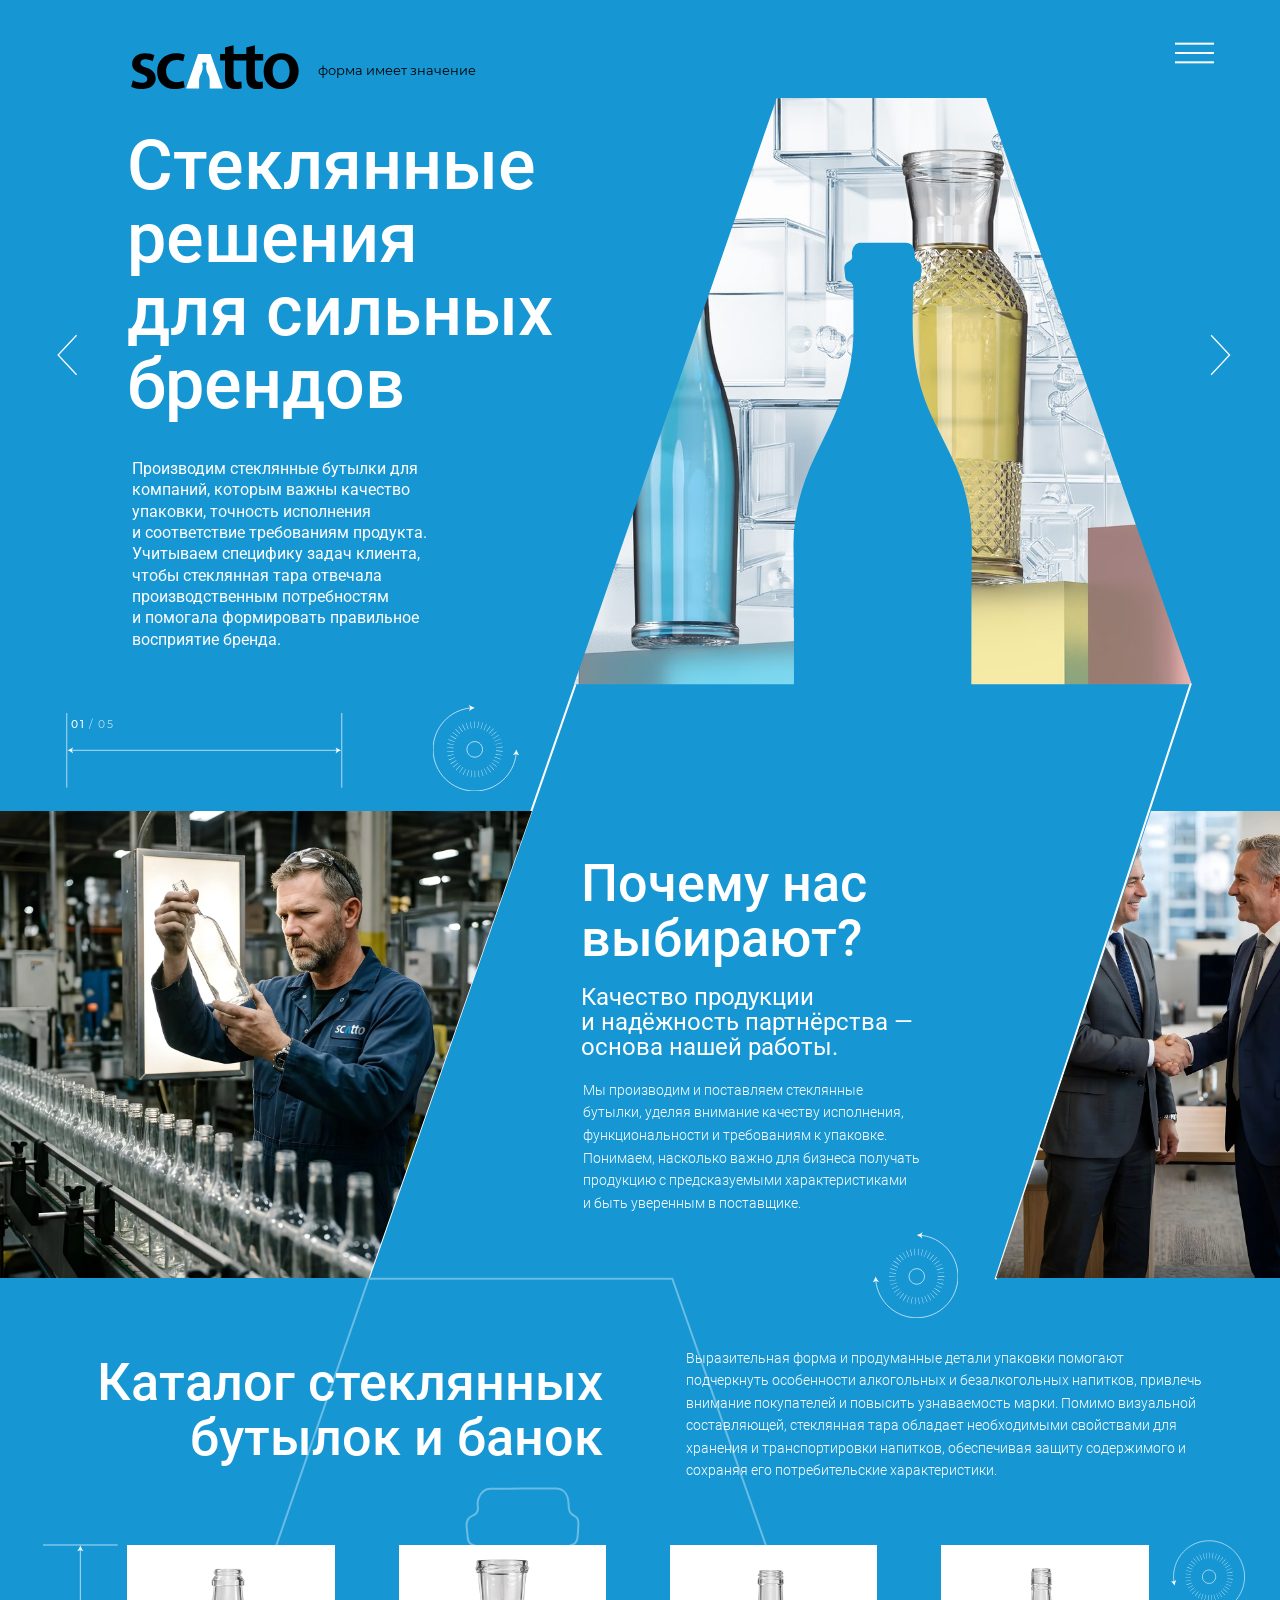
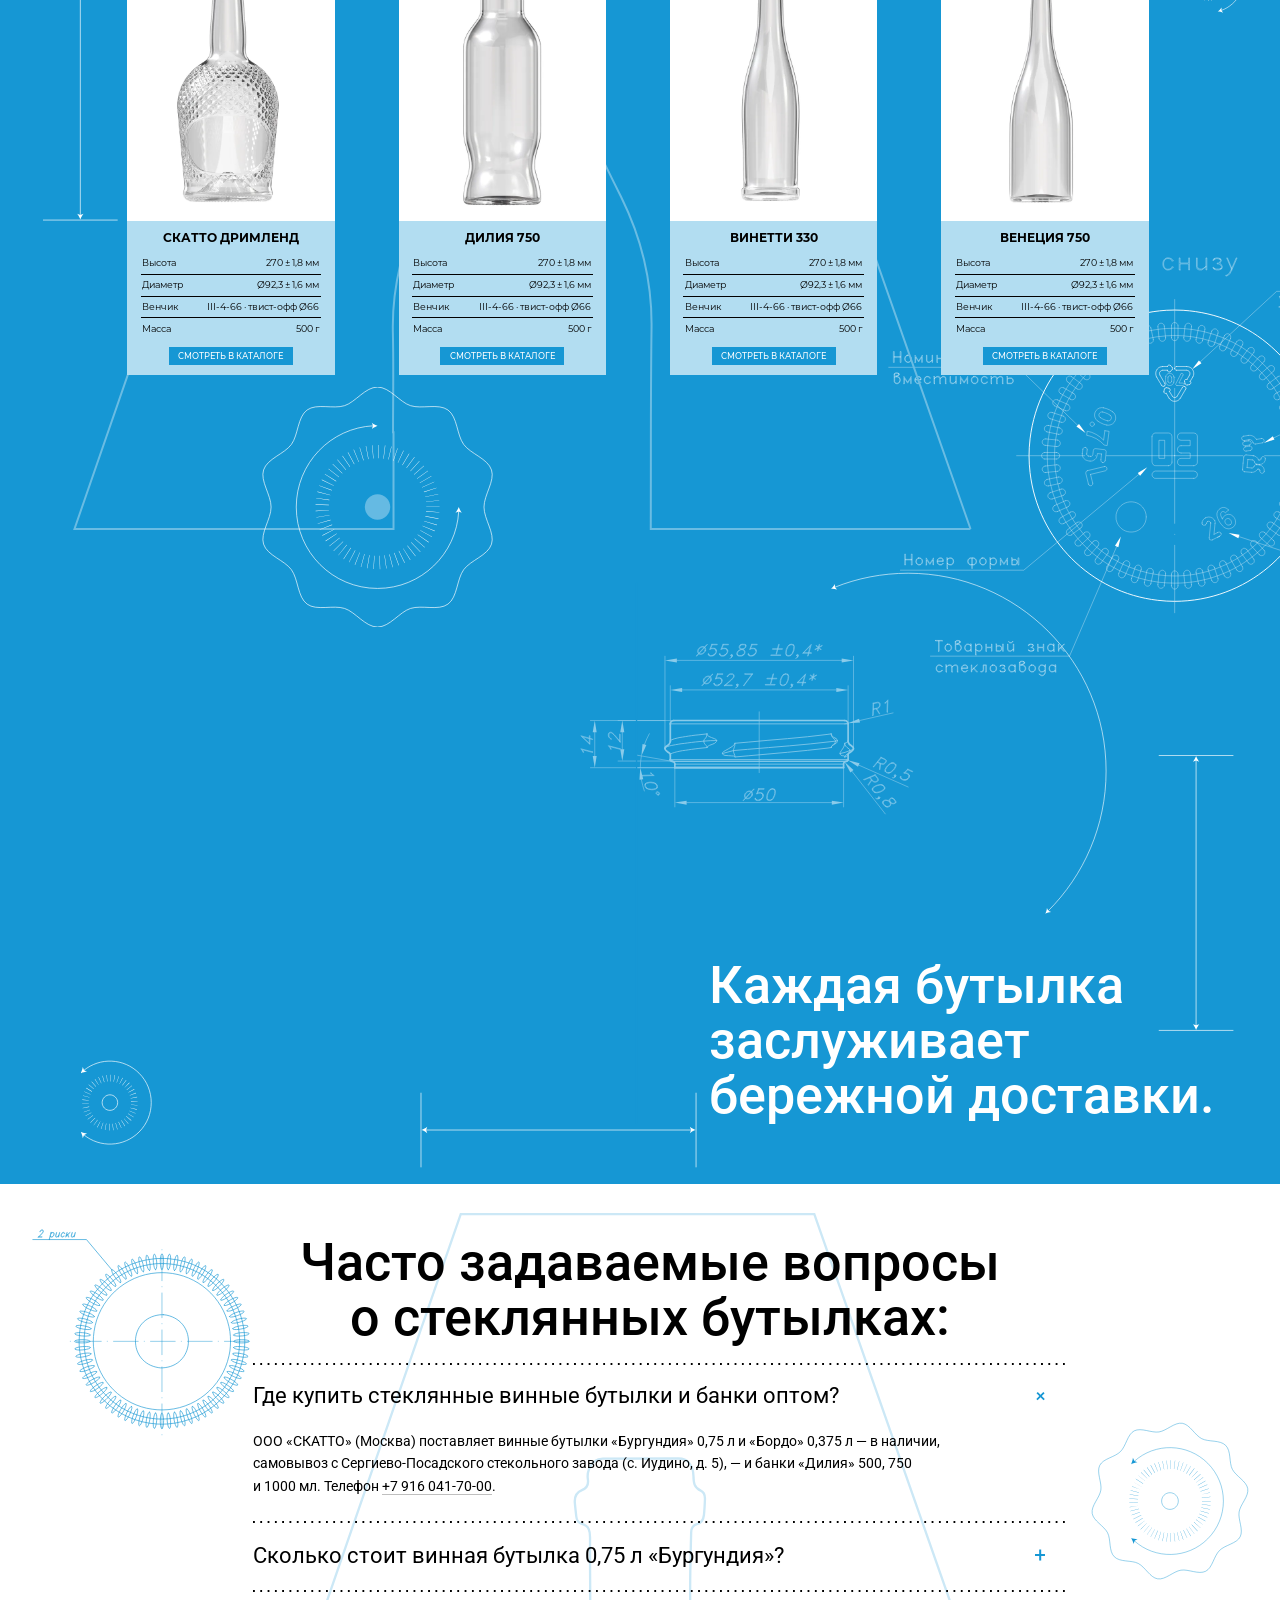
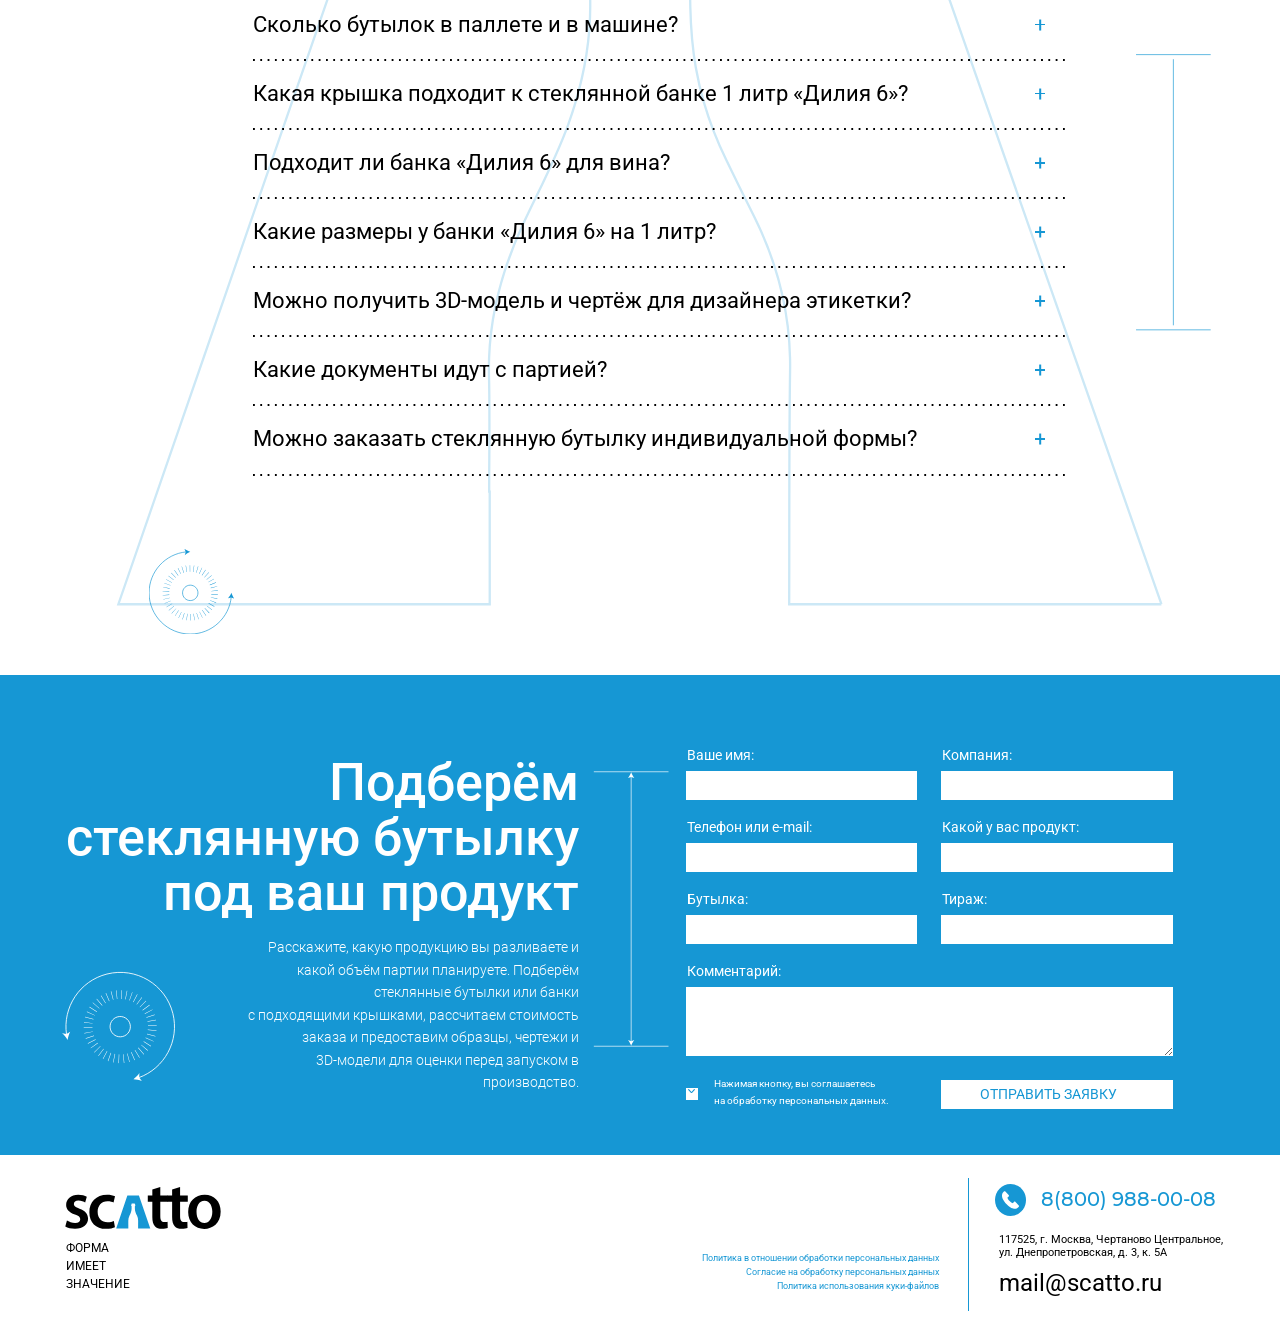
==== commit 79d1fb41: "FAQ на главной: буква А не выходит за границы блока - новый assets/img/decor-5-faq.svg: та же буква," ====
--- a/index.html
+++ b/index.html
@@ -23,7 +23,7 @@
 <img class="decor decor--1" src="assets/img/decor-1.svg" width="1920" height="901" alt="" aria-hidden="true" data-top="1021.7">
 <img class="decor decor--3" src="assets/img/decor-3.svg" width="1920" height="1392" alt="" aria-hidden="true" data-top="1914.1">
 <img class="decor decor--4" src="assets/img/decor-4.svg" width="1920" height="965" alt="" aria-hidden="true" data-top="3190.6">
-<img class="decor decor--5" src="assets/img/decor-5.svg" width="1920" height="1645" alt="" aria-hidden="true" data-top="4173.3">
+<img class="decor decor--5" src="assets/img/decor-5-faq.svg" width="1920" height="1645" alt="" aria-hidden="true" data-top="4173.3">
 <img class="decor decor--6" src="assets/img/decor-6.svg" width="1920" height="421" alt="" aria-hidden="true" data-top="5952.9">
 <!--/decor-->
 <img class="gauge gauge--1" src="assets/img/gauge-1.svg" width="128" height="128" alt="" aria-hidden="true">
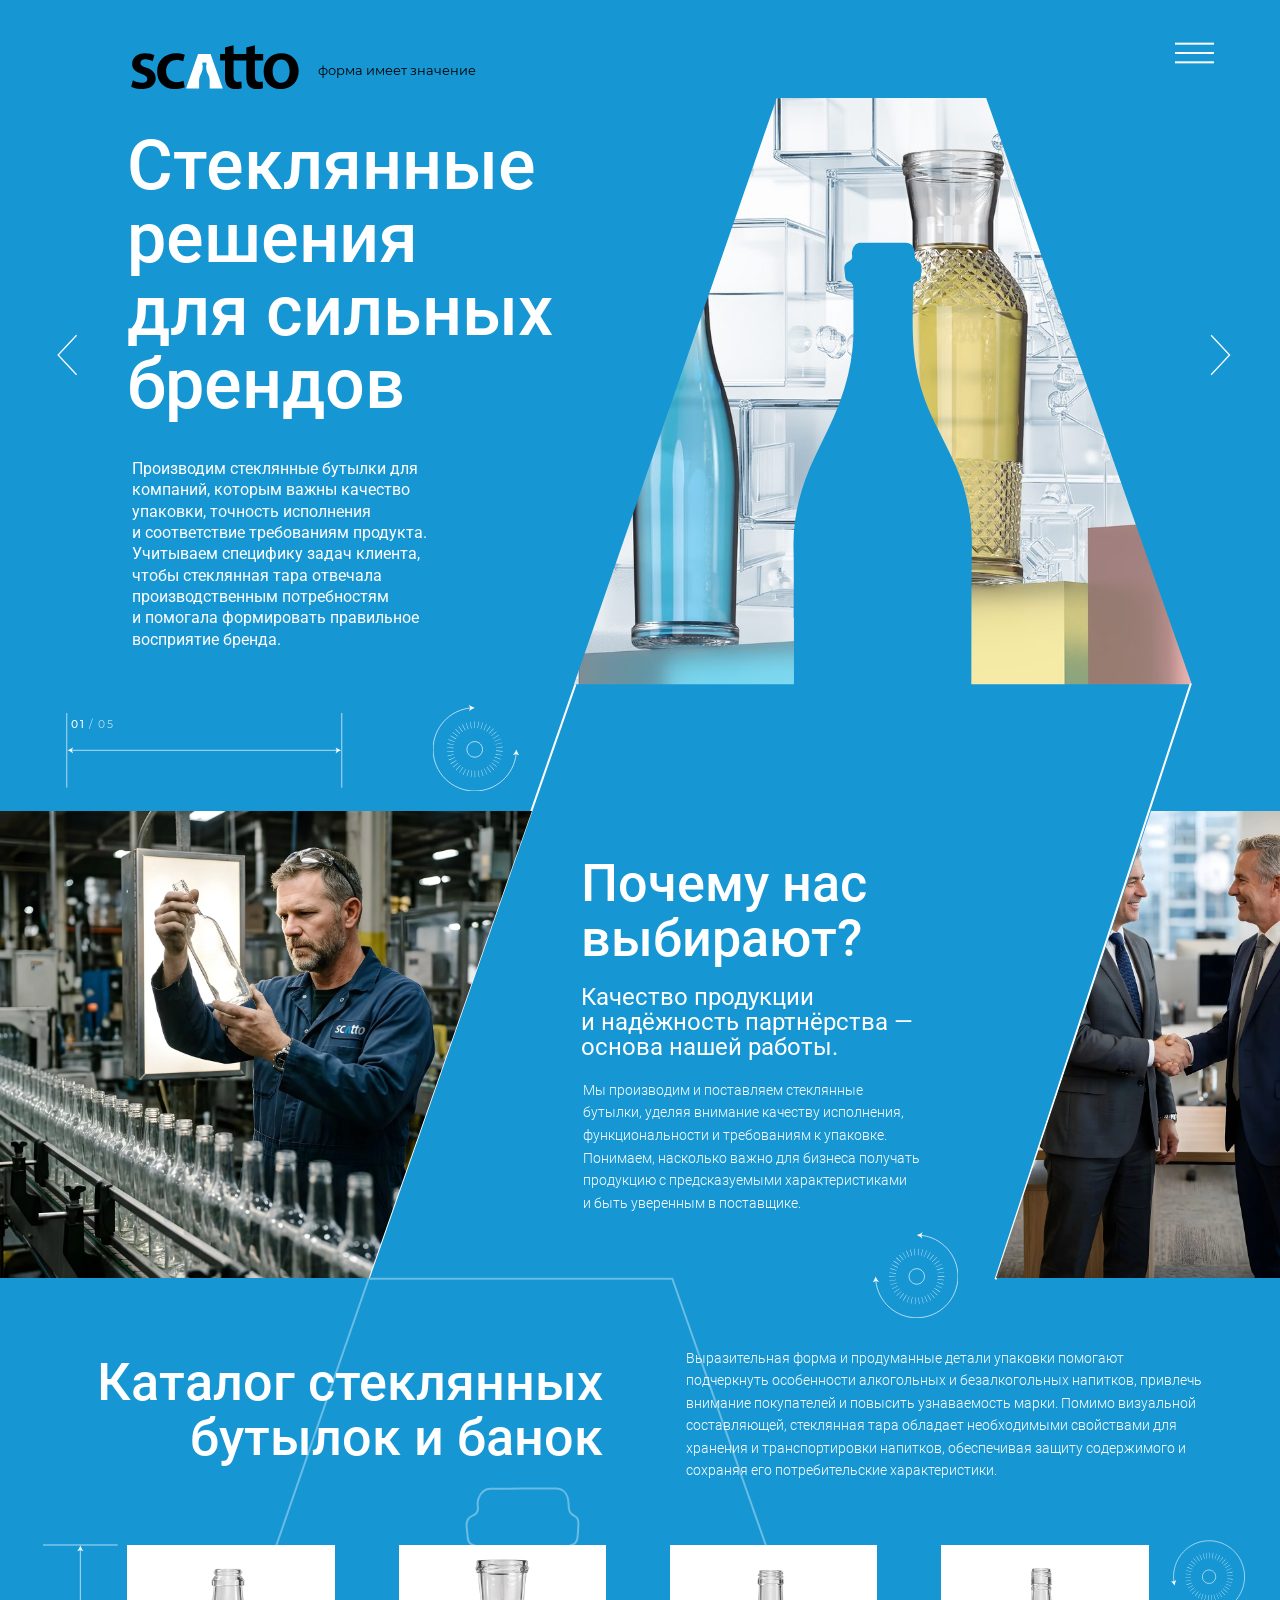
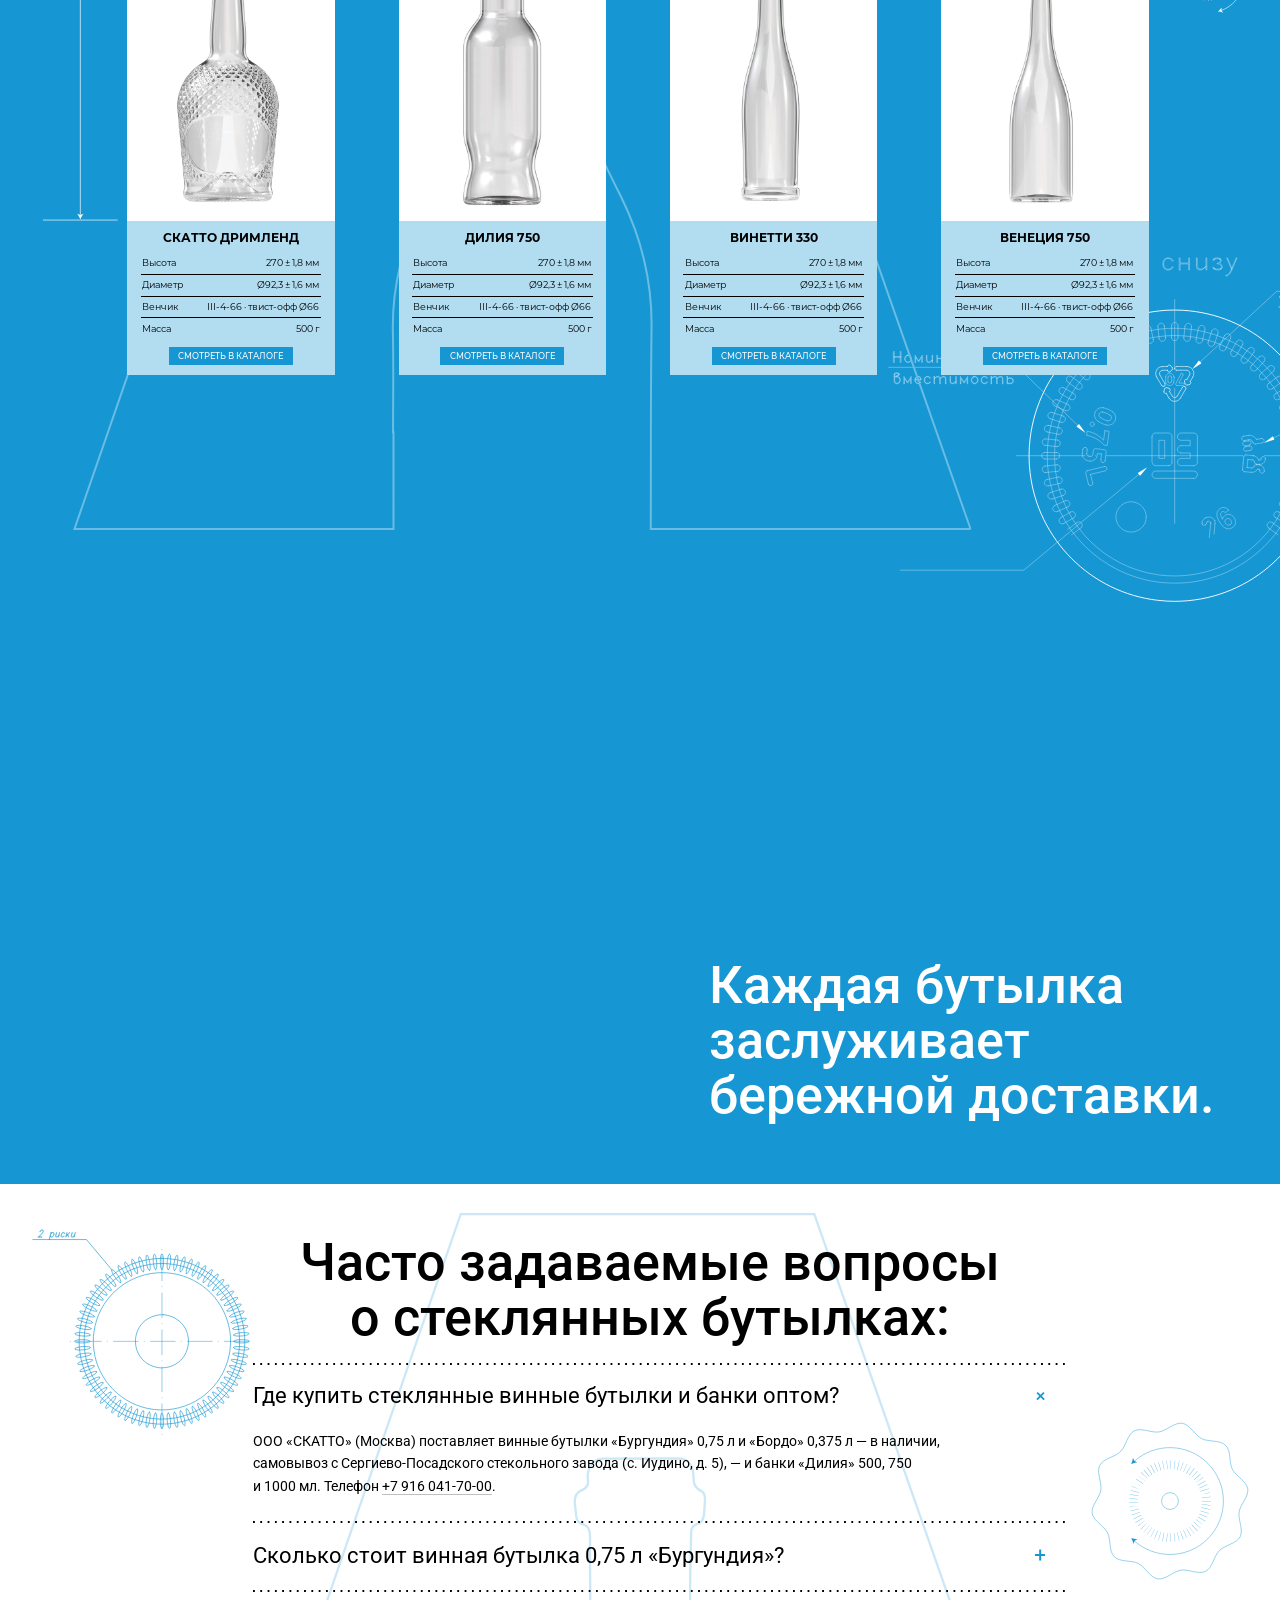
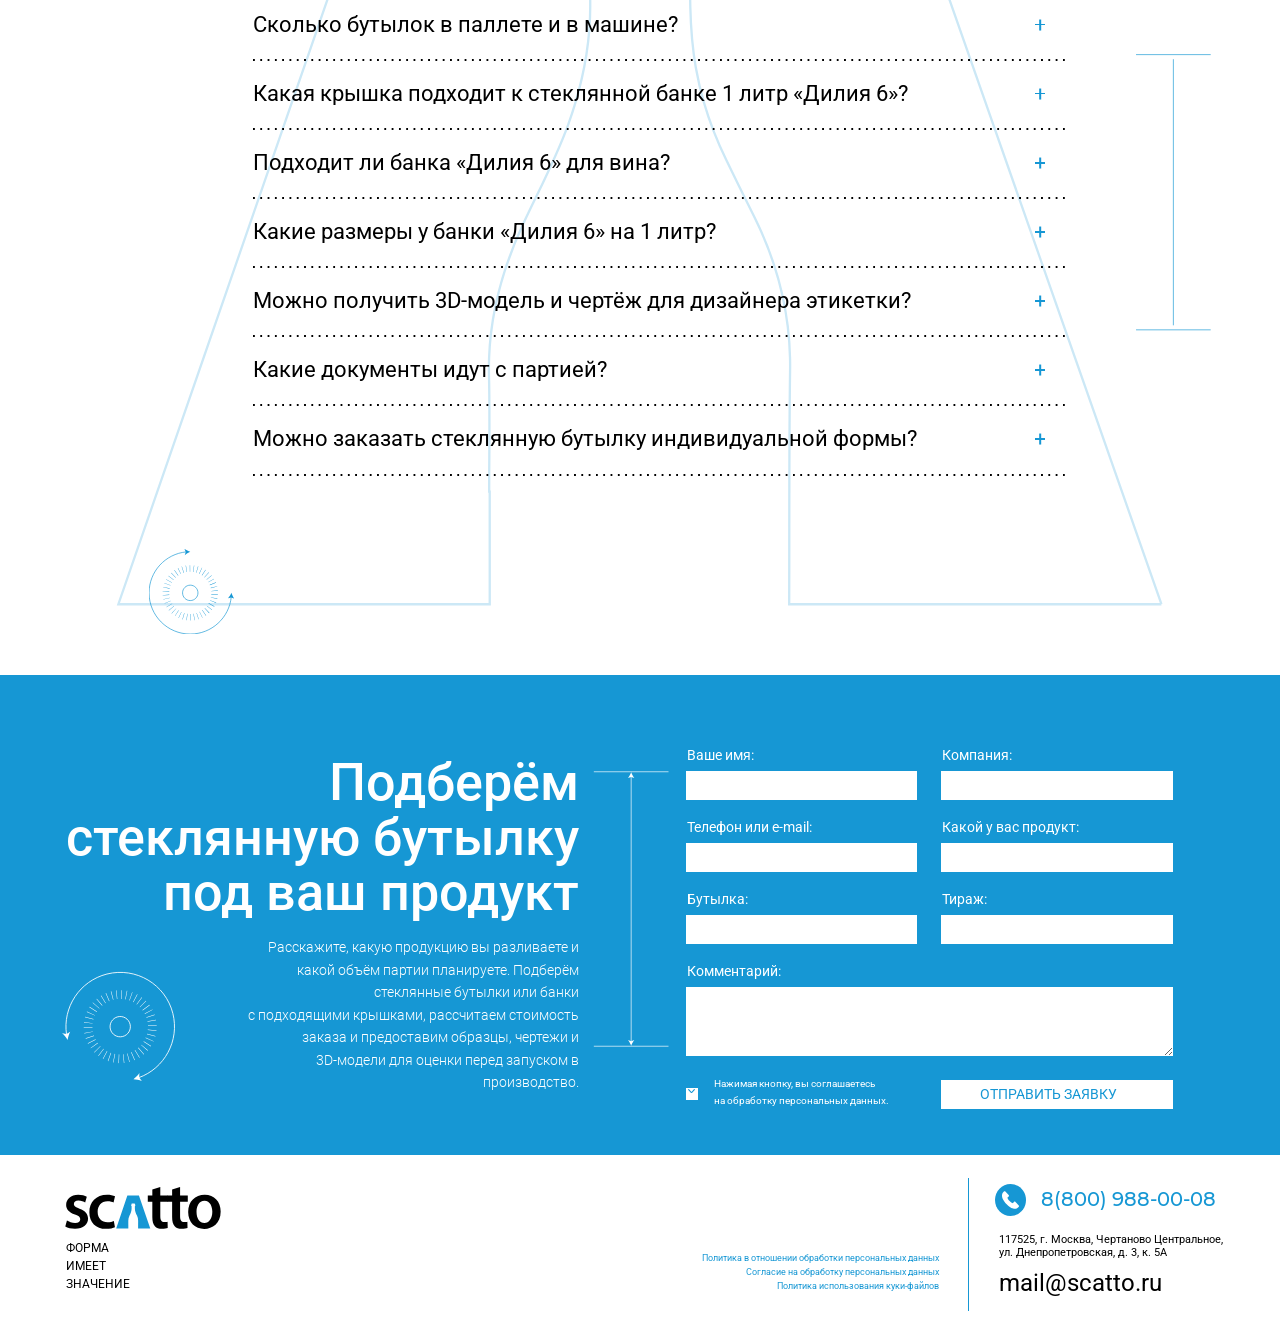
==== commit 1a405b39: "Прокрутка: класс page конфликтовал с body.page в WP; декоры каталога и статей на своих местах" ====
--- a/index.html
+++ b/index.html
@@ -18,7 +18,7 @@
 <script type="application/ld+json">{"@context": "https://schema.org", "@type": "FAQPage", "mainEntity": [{"@type": "Question", "name": "Где купить стеклянные винные бутылки и банки оптом?", "acceptedAnswer": {"@type": "Answer", "text": "ООО «СКАТТО» (Москва) поставляет винные бутылки «Бургундия» 0,75 л и «Бордо» 0,375 л — в наличии, самовывоз с Сергиево-Посадского стекольного завода (с. Иудино, д. 5), — и банки «Дилия» 500, 750 и 1000 мл. Телефон +7 916 041-70-00."}}, {"@type": "Question", "name": "Сколько стоит винная бутылка 0,75 л «Бургундия»?", "acceptedAnswer": {"@type": "Answer", "text": "Цена зависит от объёма партии, укупорки и условий доставки и рассчитывается для каждого клиента. Оставьте заявку — менеджер пришлёт предложение в течение рабочего дня."}}, {"@type": "Question", "name": "Сколько бутылок в паллете и в машине?", "acceptedAnswer": {"@type": "Answer", "text": "«Бургундия» 0,75 л под пробку — 1183 шт. в паллете, 26 паллет = 30 758 шт. в машине. «Бургундия» под винт 30×60 — 1014 шт., 26 364 шт. в машине. «Бордо» 0,375 л — 2968 шт., 77 168 шт. в машине. Паллеты с межрядными прокладками в термоусадочной плёнке."}}, {"@type": "Question", "name": "Какая крышка подходит к стеклянной банке 1 литр «Дилия 6»?", "acceptedAnswer": {"@type": "Answer", "text": "Банка «Дилия 6» 1000 мл (артикул B394) имеет венчик III-4-66 под крышку твист-офф диаметром 66 мм. Банка «Дилия 6» 750 мл — венчик III-3-58 под крышку твист-офф 58 мм."}}, {"@type": "Question", "name": "Подходит ли банка «Дилия 6» для вина?", "acceptedAnswer": {"@type": "Answer", "text": "Да. Винзавод «Долина» (Краснодарский край) разливает в литровую «Дилию 6» полусладкое красное и белое вино «Винная долина» под серебристую крышку твист-офф Ø66."}}, {"@type": "Question", "name": "Какие размеры у банки «Дилия 6» на 1 литр?", "acceptedAnswer": {"@type": "Answer", "text": "Высота 270 ± 1,8 мм, наибольший диаметр 92,3 ± 1,6 мм, номинальная вместимость 1000 ± 20 мл, полная — 1102 мл, уровень налива 52 мм от торца, масса 500 г, 504 грани рифления."}}, {"@type": "Question", "name": "Можно получить 3D-модель и чертёж для дизайнера этикетки?", "acceptedAnswer": {"@type": "Answer", "text": "Да. По банкам «Дилия» есть 3D-модель (GLB, STL), чертёж с допусками и рендеры 1600 × 2000. Для винных бутылок 3D-модели готовятся. Оставьте заявку — пришлём файлы."}}, {"@type": "Question", "name": "Какие документы идут с партией?", "acceptedAnswer": {"@type": "Answer", "text": "Декларация соответствия и паспорт качества предоставляются с каждой партией."}}, {"@type": "Question", "name": "Можно заказать стеклянную бутылку индивидуальной формы?", "acceptedAnswer": {"@type": "Answer", "text": "Да. СКАТТО ведёт проект от брифа и эскизов до чертежа, 3D-модели, рендеров и согласования с заводом-изготовителем, затем организует поставку партии."}}]}</script>
 </head>
 <body>
-<div class="page">
+<div class="pagewrap">
 <!--decor-->
 <img class="decor decor--1" src="assets/img/decor-1.svg" width="1920" height="901" alt="" aria-hidden="true" data-top="1021.7">
 <img class="decor decor--3" src="assets/img/decor-3.svg" width="1920" height="1392" alt="" aria-hidden="true" data-top="1914.1">
--- a/styles.css
+++ b/styles.css
@@ -23,7 +23,7 @@
 *, *::before, *::after { box-sizing: border-box; }
 html { font-size: 10px; -webkit-text-size-adjust: 100%; }
 @media (min-width: 1100px) { html { font-size: min(calc(100vw / 192), 13.34px); } }
-body { margin: 0; background: var(--blue); color: var(--white); font-family: var(--rob); font-weight: 400; line-height: 1.5; overflow-x: hidden; }
+body { margin: 0; background: var(--blue); color: var(--white); font-family: var(--rob); font-weight: 400; line-height: 1.5; }
 img, video, svg { display: block; max-width: 100%; }
 a { color: inherit; text-decoration: none; }
 button, input, textarea { font: inherit; color: inherit; }
@@ -33,8 +33,8 @@
 :focus-visible { outline: 2px solid var(--white); outline-offset: 3px; }
 .d { display: inline; }
 
-.page { position: relative; max-width: 256rem; margin: 0 auto; overflow: hidden; }
-.decor { position: absolute; left: 0; width: 192rem; max-width: none; z-index: 1; pointer-events: none; }
+.pagewrap { position: relative; max-width: 256rem; margin: 0 auto; overflow: hidden; }
+.decor { position: absolute; left: 0; width: 100%; max-width: none; z-index: 1; pointer-events: none; }
 .decor--1 { top: 102.17rem; height: 90.1rem; }
 .decor--3 { top: 191.41rem; height: 139.2rem; }
 .decor--4 { top: 319.06rem; height: 96.5rem; }
@@ -313,7 +313,7 @@
   :root { --pad: 32px; }
   .d { display: none; }
   .decor, .gauge { display: none; }
-  .page { overflow: visible; overflow-x: clip; }
+  .pagewrap { overflow: visible; overflow-x: clip; }
   .h2 { font-size: 44px; line-height: 1.06; text-wrap: balance; }
   .txt { font-size: 17px; line-height: 1.6; text-wrap: pretty; }
 
